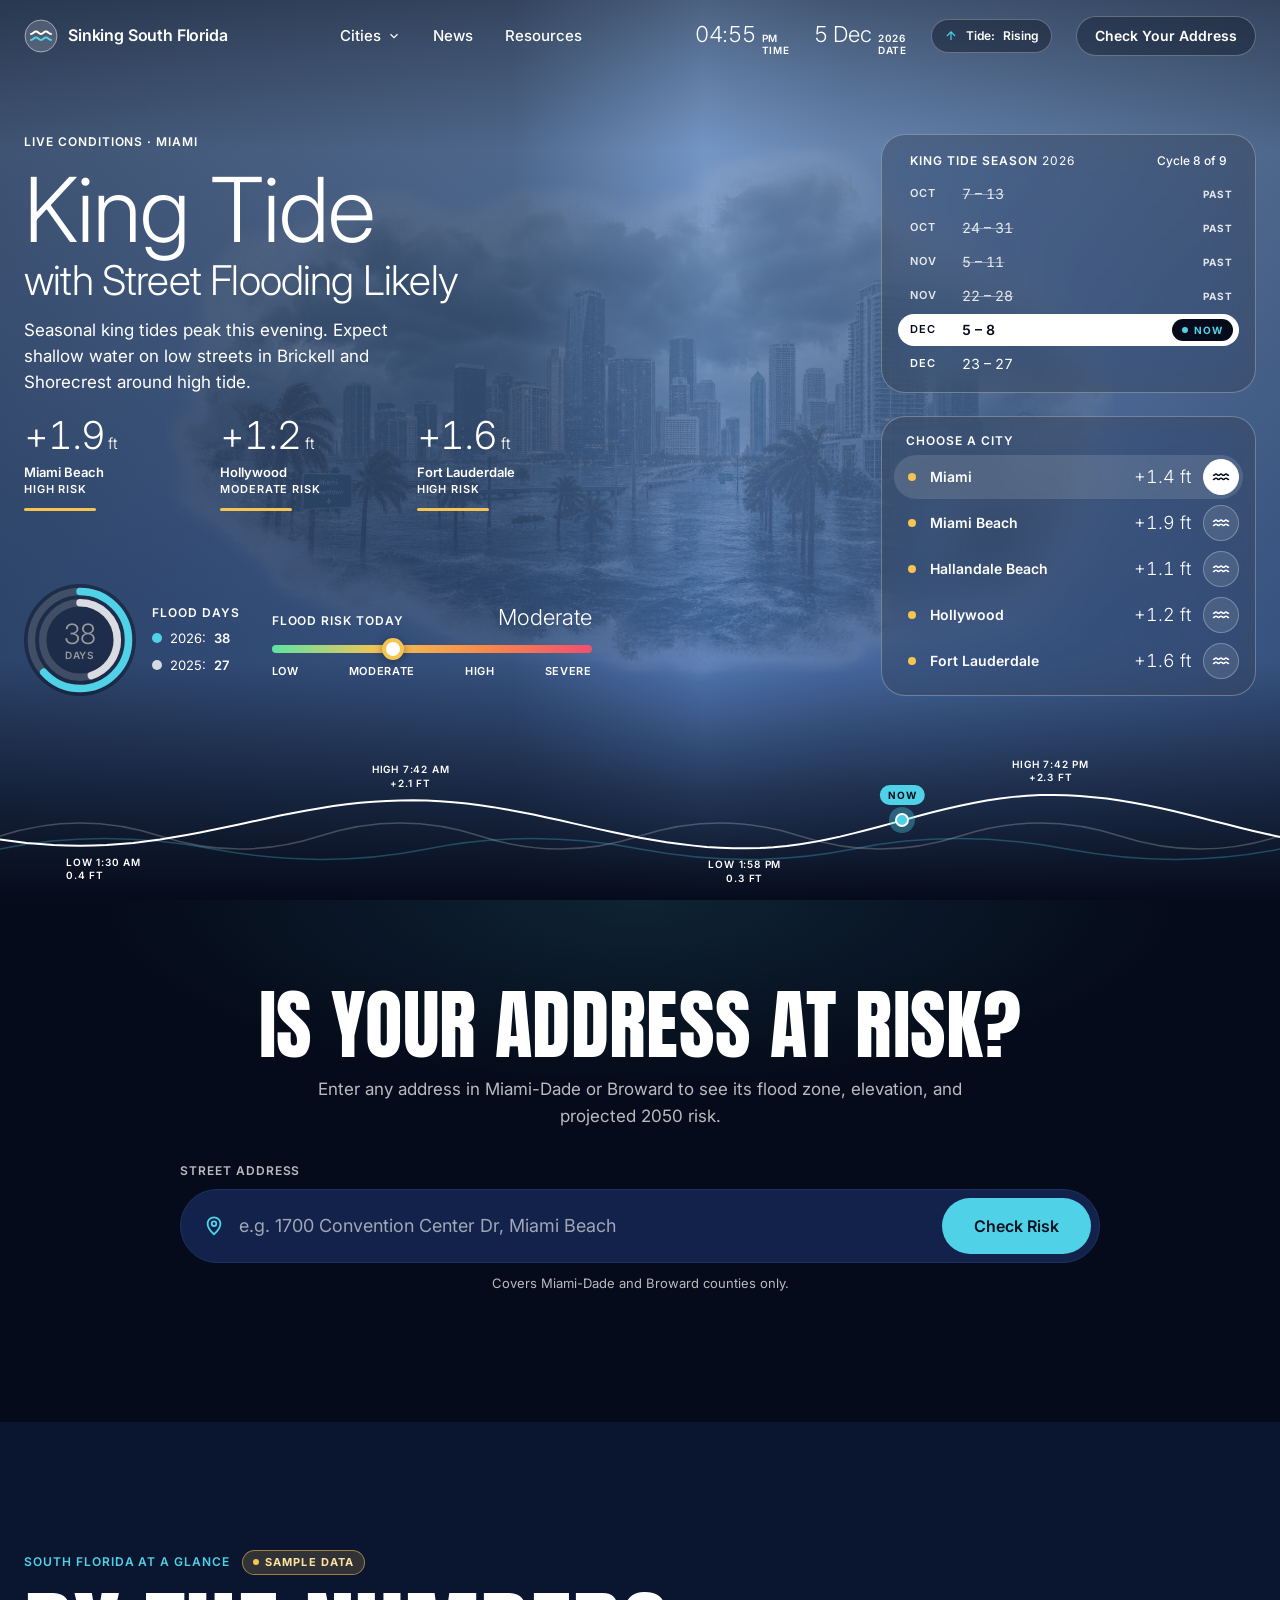
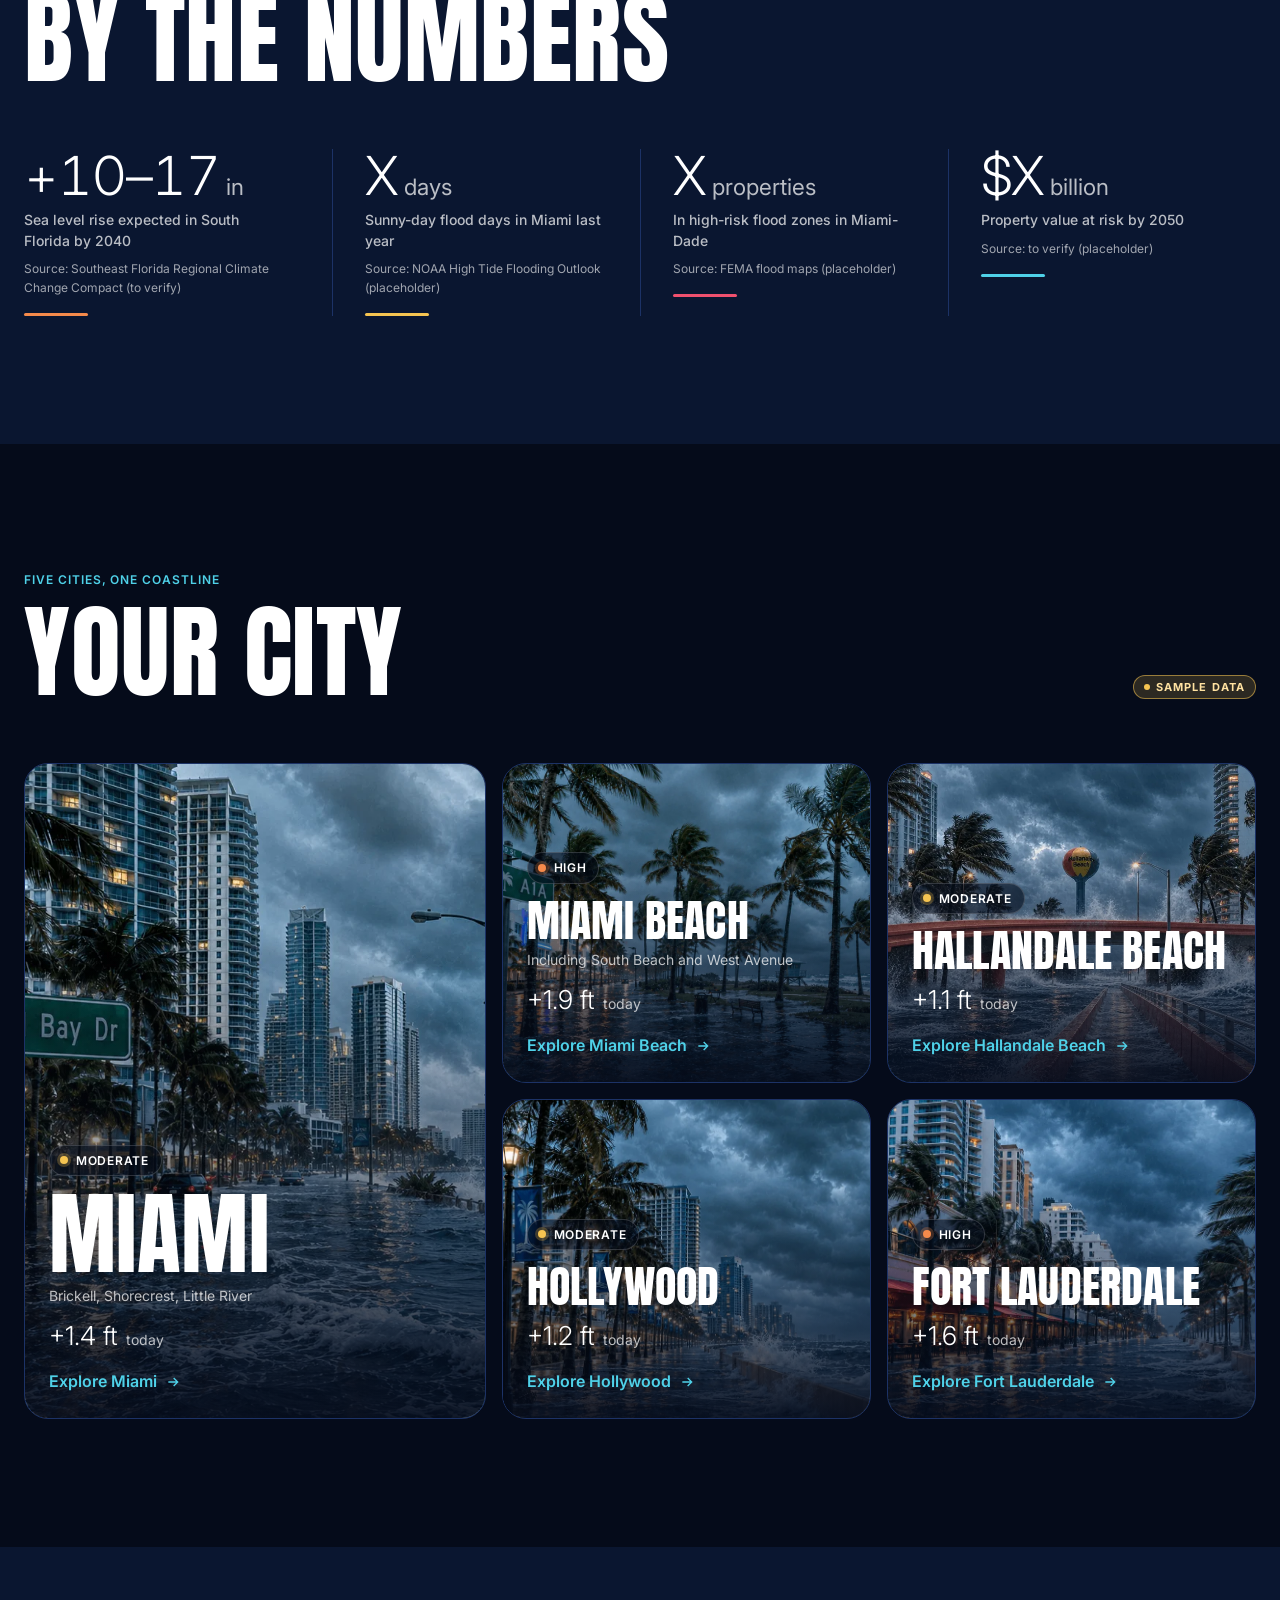
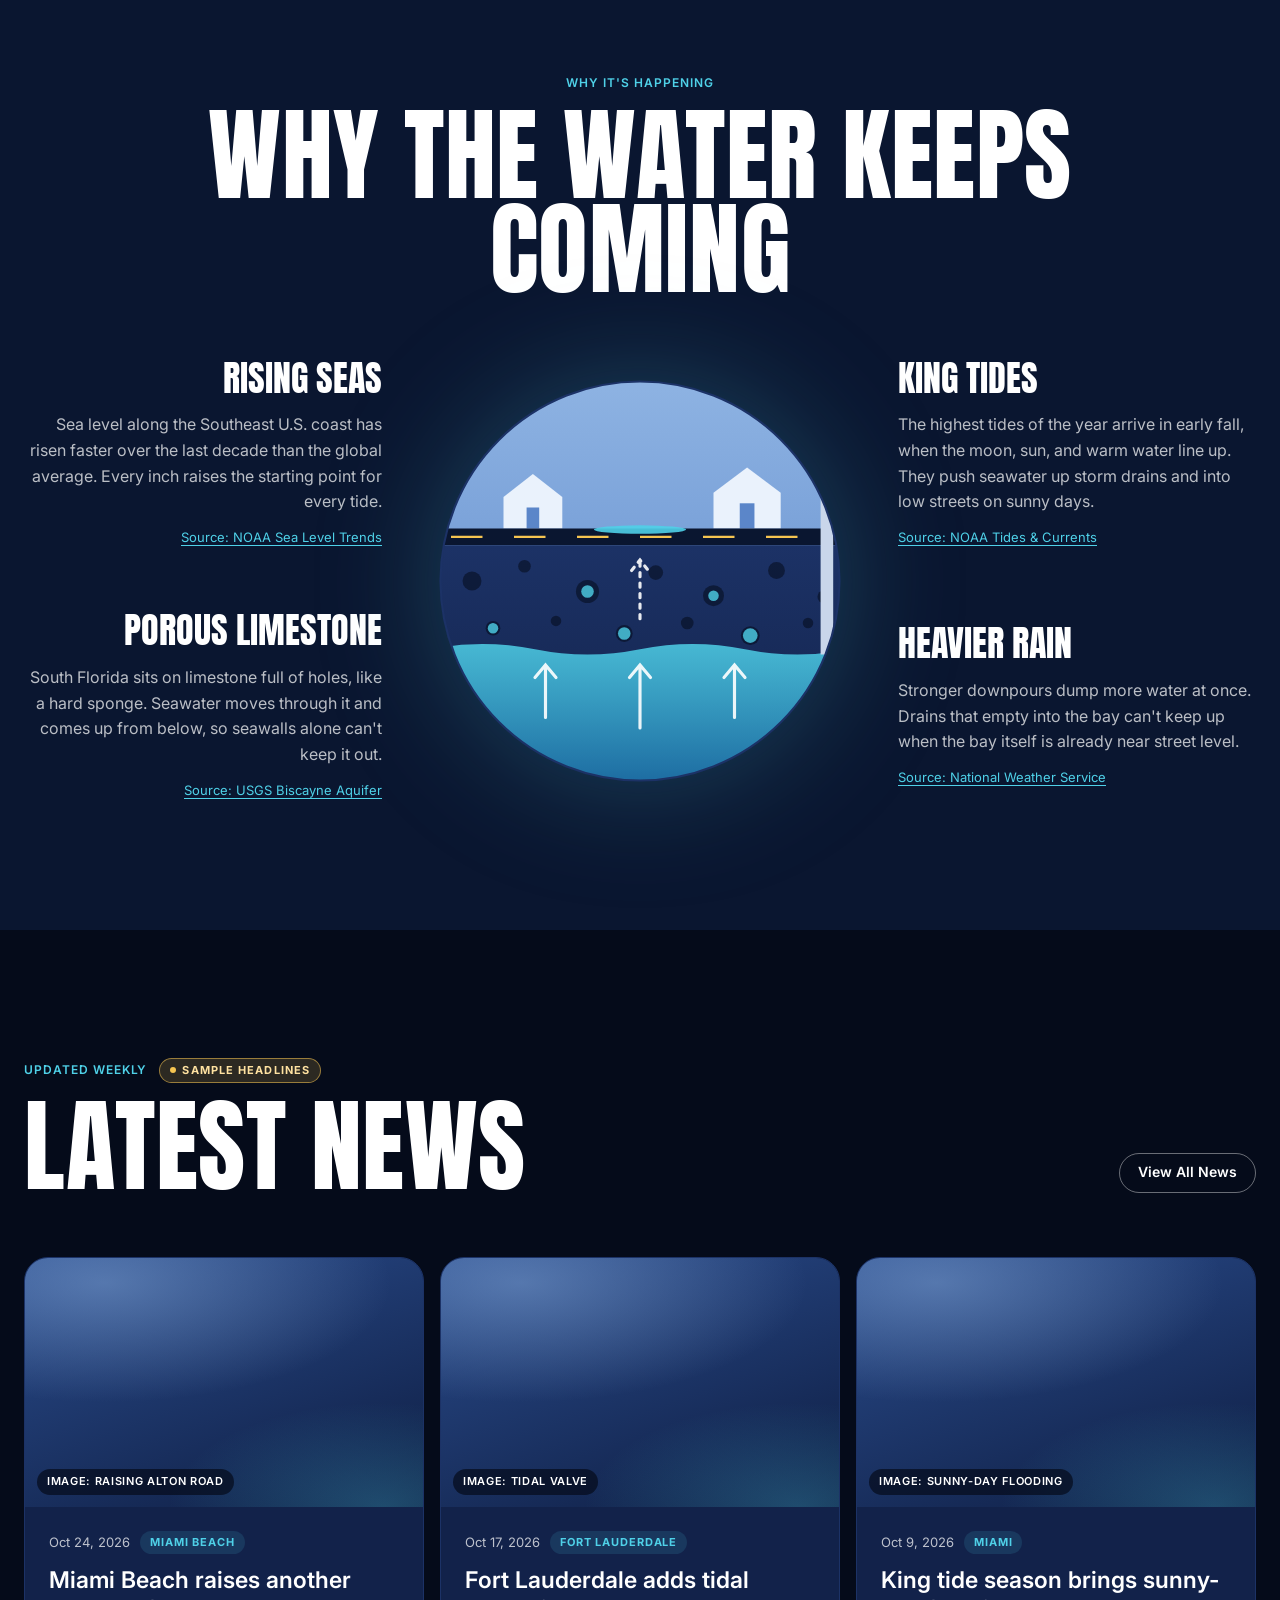
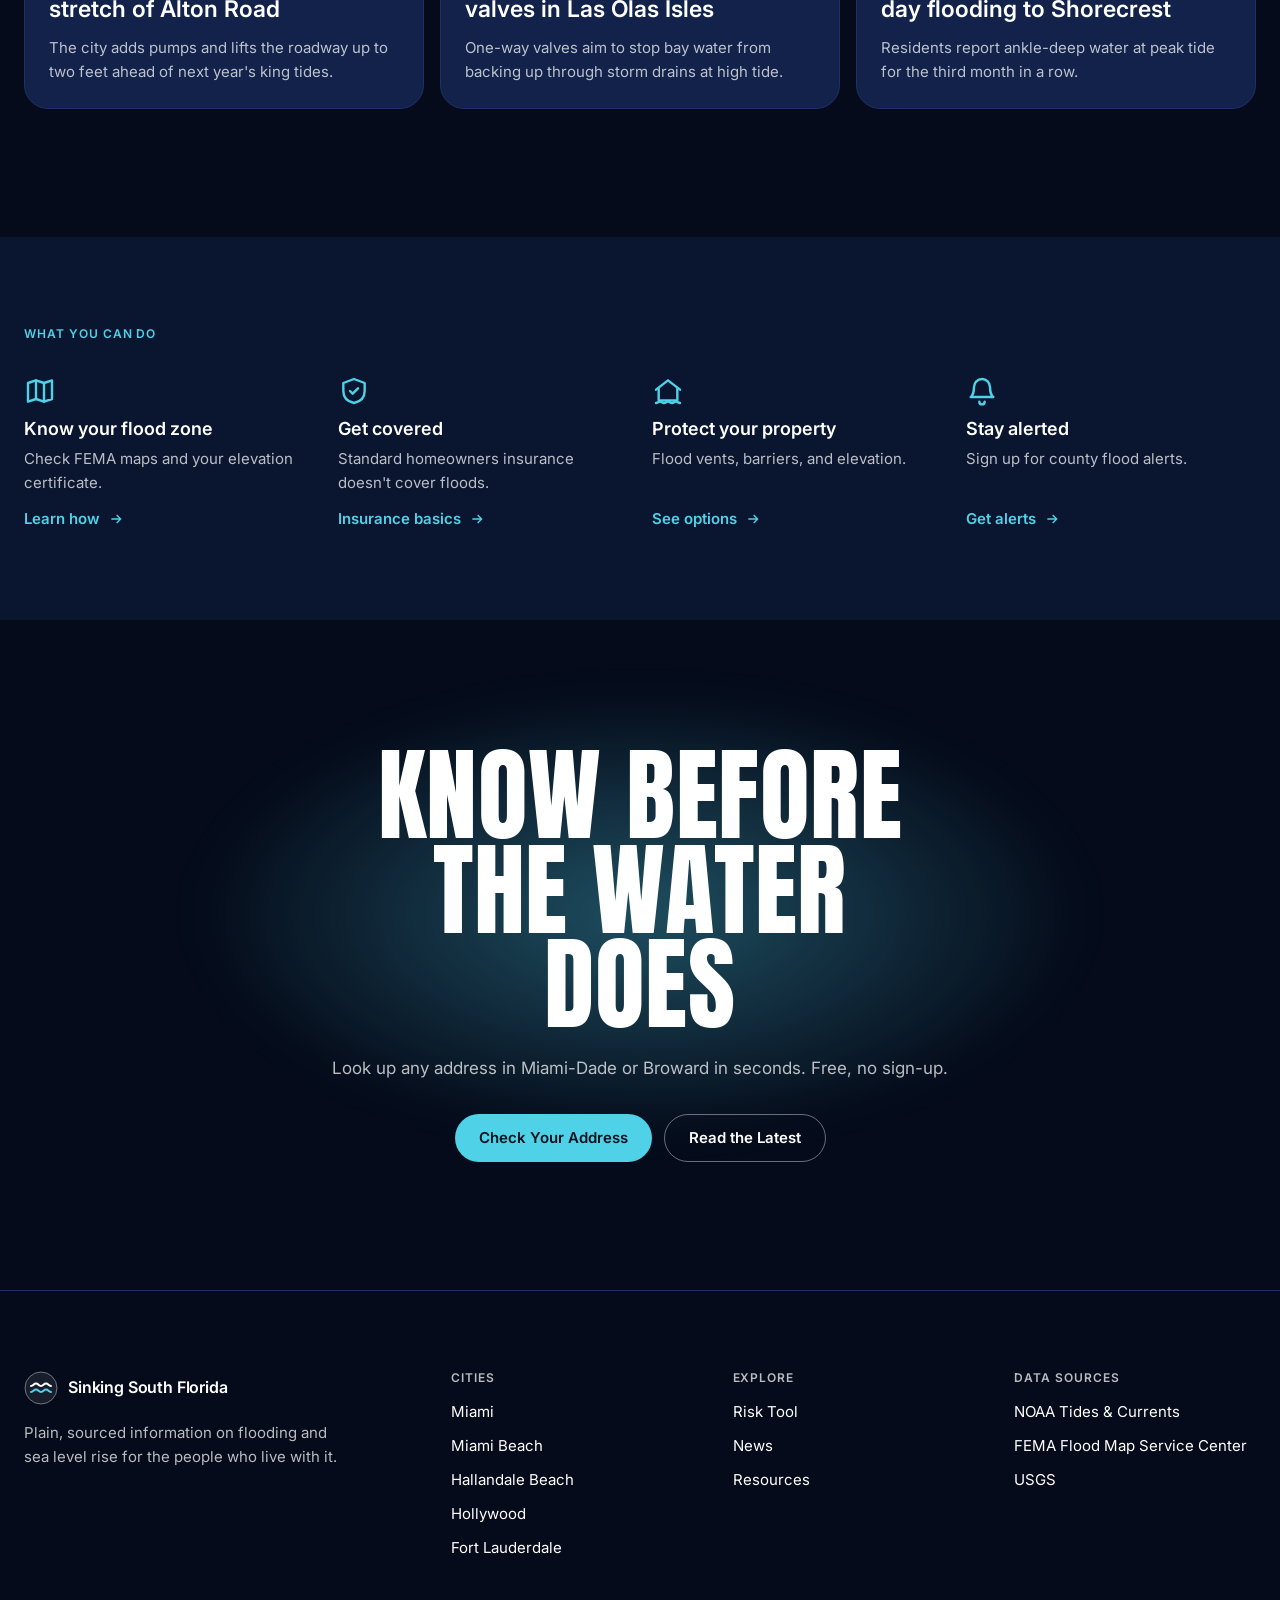
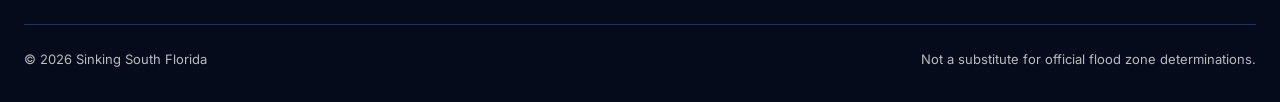
==== index.html @ 397cc02c "Live news headlines + update and deploy workflows - scripts/fetch-news.js: 13 verified RSS feeds, ke" ====
<!DOCTYPE html>
<!--
  ==========================================================================
  PAGE: Home (index.html)
  PURPOSE: Front door for Sinking South Florida. Shows today's (sample) tide
           conditions, the address flood-risk tool, key numbers, city links,
           the "why", latest news, and next steps.
  TARGET KEYWORDS: south florida flooding, miami flooding, flood risk by address
  LAST EDITED: 2026-10-28, first build (all numbers are placeholders)
  NOTES: Links are relative (miami/, news/) so the site works when opened
         straight from disk and on GitHub Pages.
  ==========================================================================
-->
<html lang="en">
<head>
  <meta charset="utf-8">
  <meta name="viewport" content="width=device-width, initial-scale=1">
  <title>South Florida Flooding &amp; Sea Level Rise | Sinking South Florida</title>
  <meta name="description" content="Track flooding and sea level rise in Miami, Miami Beach, Hallandale Beach, Hollywood, and Fort Lauderdale. Check your address for flood risk.">
  <link rel="canonical" href="https://miamiflooding.com/">
  <meta name="theme-color" content="#050B1A">

  <!-- Open Graph / Twitter. PLACEHOLDER: create images/og-home.jpg at 1200x630 -->
  <meta property="og:type" content="website">
  <meta property="og:site_name" content="Sinking South Florida">
  <meta property="og:title" content="South Florida Flooding &amp; Sea Level Rise">
  <meta property="og:description" content="Track flooding and sea level rise in Miami, Miami Beach, Hallandale Beach, Hollywood, and Fort Lauderdale. Check your address for flood risk.">
  <meta property="og:url" content="https://miamiflooding.com/">
  <meta property="og:image" content="https://miamiflooding.com/images/og-home.jpg">
  <meta name="twitter:card" content="summary_large_image">
  <meta name="twitter:title" content="South Florida Flooding &amp; Sea Level Rise">
  <meta name="twitter:description" content="Track flooding and sea level rise across South Florida and check your address for flood risk.">
  <meta name="twitter:image" content="https://miamiflooding.com/images/og-home.jpg">

  <!-- Fonts: Anton (section headlines) + Inter (everything else) -->
  <link rel="preconnect" href="https://fonts.googleapis.com">
  <link rel="preconnect" href="https://fonts.gstatic.com" crossorigin>
  <link rel="stylesheet" href="https://fonts.googleapis.com/css2?family=Anton&family=Inter:wght@300;400;500;600;700&display=swap">

  <!-- Hero photo loads first (it's above the fold) -->
  <link rel="preload" as="image" href="images/hero-miami.webp" type="image/webp">

  <link rel="stylesheet" href="css/tokens.css">
  <link rel="stylesheet" href="css/base.css">
  <link rel="stylesheet" href="css/components.css">
  <link rel="stylesheet" href="css/pages.css">

  <!-- Structured data: WebSite + Organization.
       FUTURE: once site search exists, add this inside the WebSite object:
       "potentialAction": {
         "@type": "SearchAction",
         "target": "https://miamiflooding.com/search/?q={search_term_string}",
         "query-input": "required name=search_term_string"
       }
  -->
  <script type="application/ld+json">
  {
    "@context": "https://schema.org",
    "@graph": [
      {
        "@type": "WebSite",
        "@id": "https://miamiflooding.com/#website",
        "url": "https://miamiflooding.com/",
        "name": "Sinking South Florida",
        "description": "Flooding and sea level rise tracking for Miami, Miami Beach, Hallandale Beach, Hollywood, and Fort Lauderdale.",
        "inLanguage": "en",
        "publisher": { "@id": "https://miamiflooding.com/#organization" }
      },
      {
        "@type": "Organization",
        "@id": "https://miamiflooding.com/#organization",
        "name": "Sinking South Florida",
        "url": "https://miamiflooding.com/",
        "logo": "https://miamiflooding.com/images/logo.png",
        "areaServed": ["Miami", "Miami Beach", "Hallandale Beach", "Hollywood", "Fort Lauderdale"]
      }
    ]
  }
  </script>

  <!-- Adds .js to <html> before paint so JS-only UI doesn't flash -->
  <script>document.documentElement.classList.add('js');</script>
  <script src="js/config.js" defer></script>
  <script src="js/main.js" defer></script>
  <script src="js/hero.js" defer></script>
  <script src="js/risk-tool.js" defer></script>
</head>
<body>

<a class="skip-link" href="#main">Skip to content</a>

<!-- ===== SECTION: Header (global) ===== -->
<header class="site-header site-header--hero" data-header>
  <div class="site-header__inner container">

    <a class="brand" href="./" aria-label="Sinking South Florida, home">
      <!-- Logo mark: placeholder wave in a circle. Swap for the final logo SVG. -->
      <svg class="brand__mark" viewBox="0 0 34 34" aria-hidden="true">
        <circle cx="17" cy="17" r="16" fill="rgba(255,255,255,0.16)" stroke="rgba(255,255,255,0.5)"/>
        <path d="M7 15c2.5 0 2.5-2.4 5-2.4s2.5 2.4 5 2.4 2.5-2.4 5-2.4 2.5 2.4 5 2.4" fill="none" stroke="#fff" stroke-width="2" stroke-linecap="round"/>
        <path d="M7 21c2.5 0 2.5-2.4 5-2.4s2.5 2.4 5 2.4 2.5-2.4 5-2.4 2.5 2.4 5 2.4" fill="none" stroke="#4FD1E8" stroke-width="2" stroke-linecap="round"/>
      </svg>
      <span>Sinking South Florida</span>
    </a>

    <nav class="site-nav" id="site-nav" aria-label="Primary" data-nav>
      <ul class="site-nav__list" role="list">
        <li class="has-dropdown" data-dropdown>
          <!-- JS version: a button that opens the menu -->
          <button class="site-nav__link site-nav__toggle js-only" type="button" aria-expanded="false" aria-controls="cities-menu" data-dropdown-toggle>
            Cities
            <svg viewBox="0 0 24 24" fill="none" stroke="currentColor" stroke-width="2" aria-hidden="true"><path d="m6 9 6 6 6-6"/></svg>
          </button>
          <!-- No-JS version: a link; the menu still opens on hover and focus -->
          <a class="site-nav__link no-js-only" href="#your-city">Cities</a>
          <ul class="dropdown" id="cities-menu" role="list">
            <li><a href="miami/">Miami</a></li>
            <li><a href="miami-beach/">Miami Beach <span class="label" style="color:var(--text-secondary)">South Beach</span></a></li>
            <li><a href="hallandale-beach/">Hallandale Beach</a></li>
            <li><a href="hollywood/">Hollywood</a></li>
            <li><a href="fort-lauderdale/">Fort Lauderdale</a></li>
          </ul>
        </li>
        <li><a class="site-nav__link" href="news/">News</a></li>
        <li><a class="site-nav__link" href="resources/">Resources</a></li>
        <li class="site-nav__cta"><a class="btn btn--primary" href="#check-your-address" data-close-menu>Check Your Address</a></li>
      </ul>
    </nav>

    <!-- Live time and date (Miami time), plus tide status. Filled by main.js; hidden without JS. -->
    <div class="site-header__meta js-only">
      <p class="clock"><span class="clock__time" data-clock-time>--:--</span><span class="clock__sub"><span data-clock-ampm>AM</span><br>Time</span></p>
      <p class="clock"><span class="clock__time" data-clock-date>-- ---</span><span class="clock__sub"><span data-clock-year>2026</span><br>Date</span></p>
      <!-- PLACEHOLDER: tide direction from NOAA predictions for the active city -->
      <p class="tide-pill">
        <svg viewBox="0 0 24 24" fill="none" stroke="currentColor" stroke-width="2" aria-hidden="true"><path d="M12 19V5M5 12l7-7 7 7"/></svg>
        Tide: <span data-field="tide-status">Rising</span>
      </p>
    </div>

    <a class="btn btn--glass btn--sm site-header__cta" href="#check-your-address">Check Your Address</a>

    <button class="menu-toggle js-only" type="button" aria-expanded="false" aria-controls="site-nav" aria-label="Open menu" data-menu-toggle>
      <span class="menu-toggle__bars"></span>
    </button>
  </div>
</header>
<!-- ===== END: Header ===== -->

<main id="main">

<!-- ===== SECTION: Hero ===== -->
<!-- data-city = active city. hero.js swaps every [data-field] value on switch. -->
<section class="hero" id="hero" data-hero data-city="miami" aria-labelledby="hero-title">

  <!-- Background: sky gradient (CSS) + center photo + fade to navy -->
  <div class="hero__bg" aria-hidden="true">
    <!-- IMAGE: storm over the Miami skyline and Biscayne Bay. The PNG already has soft, transparent
         edges, so it blends into the sky without a CSS mask. images/hero.png is the original;
         hero-miami.webp is the compressed copy browsers load (about 460KB vs 2.9MB).
         To swap the photo: replace both files, keeping the names, or update the paths here. -->
    <picture>
      <source srcset="images/hero-miami.webp" type="image/webp">
      <img class="hero__image" src="images/hero.png" width="1672" height="941" alt="" fetchpriority="high" decoding="async">
    </picture>
  </div>

  <div class="hero__inner container">

    <!-- Left column: eyebrow, h1, summary -->
    <div class="hero__head">
      <div class="hero__eyebrow-row">
        <p class="label hero__eyebrow">Live conditions · <span data-field="city-name">Miami</span></p>
      </div>
      <!-- h1 stays the same for every city (SEO). Hidden suffix adds the region. -->
      <h1 class="hero__title" id="hero-title">
        <span class="hero__title-1">King Tide</span>
        <span class="hero__title-2">with Street Flooding Likely<span class="visually-hidden"> in South Florida</span></span>
      </h1>
      <!-- PLACEHOLDER: daily conditions text, later generated from NOAA tide + NWS rain data -->
      <p class="hero__summary" data-field="summary">Seasonal king tides peak this evening. Expect shallow water on low streets in Brickell and Shorecrest around high tide.</p>
    </div>

    <!-- Left column: three mini stats (water level in other cities) -->
    <!-- PLACEHOLDER: water levels from NOAA tide gauges (Virginia Key, Port Everglades) -->
    <ul class="hero__mini" role="list" aria-label="Water level in other cities">
      <li class="mini" data-mini data-risk="high">
        <p class="mini__value"><span data-mini-level>+1.9</span><span class="mini__unit">ft</span></p>
        <p class="mini__city"><span data-mini-city>Miami Beach</span></p>
        <p class="mini__risk"><span data-mini-risk>High</span> risk</p>
      </li>
      <li class="mini" data-mini data-risk="moderate">
        <p class="mini__value"><span data-mini-level>+1.2</span><span class="mini__unit">ft</span></p>
        <p class="mini__city"><span data-mini-city>Hollywood</span></p>
        <p class="mini__risk"><span data-mini-risk>Moderate</span> risk</p>
      </li>
      <li class="mini" data-mini data-risk="high">
        <p class="mini__value"><span data-mini-level>+1.6</span><span class="mini__unit">ft</span></p>
        <p class="mini__city"><span data-mini-city>Fort Lauderdale</span></p>
        <p class="mini__risk"><span data-mini-risk>High</span> risk</p>
      </li>
    </ul>

    <!-- Left column bottom: radial chart + risk slider -->
    <div class="hero__gauges">
      <!-- Radial chart: outer ring = this year, inner ring = last year.
           Ring length = days / 60 (RADIAL_MAX_DAYS in hero.js).
           PLACEHOLDER: flood day counts from NOAA high tide flooding outlook -->
      <figure class="radial">
        <svg class="radial__svg" viewBox="0 0 120 120" aria-hidden="true">
          <circle cx="60" cy="60" r="52" class="radial__track"/>
          <circle cx="60" cy="60" r="40" class="radial__track"/>
          <circle cx="60" cy="60" r="52" class="radial__ring radial__ring--this" data-ring="this" stroke-dasharray="206.9 326.7"/>
          <circle cx="60" cy="60" r="40" class="radial__ring radial__ring--last" data-ring="last" stroke-dasharray="113.1 251.3"/>
        </svg>
        <div class="radial__center"><span class="radial__num" data-field="flood-days">38</span><span class="radial__unit">days</span></div>
        <figcaption class="radial__legend">
          <span class="label">Flood days</span>
          <span class="radial__key radial__key--this">2026: <strong data-field="flood-days">38</strong></span>
          <span class="radial__key radial__key--last">2025: <strong data-field="flood-days-last">27</strong></span>
        </figcaption>
      </figure>

      <!-- Risk slider: display only. --pos sets the marker (hero.js RISK_POS). -->
      <div class="risk-meter" data-risk-meter data-risk="moderate" style="--pos: 38%">
        <div class="risk-meter__top">
          <span class="label">Flood risk today</span>
          <span class="risk-meter__value" data-field="risk-label">Moderate</span>
        </div>
        <div class="risk-meter__track" aria-hidden="true"><span class="risk-meter__marker"></span></div>
        <div class="risk-meter__scale" aria-hidden="true"><span>Low</span><span>Moderate</span><span>High</span><span>Severe</span></div>
      </div>
    </div>

    <!-- Right column: king tide season calendar.
         Each row's data-start / data-end (YYYY-MM-DD) drive the highlight.
         hero.js marks the cycle that includes today as "Now" (or the next one
         as "Next" between cycles) and dims past cycles. Without JS, the
         is-current / is-past classes below show the state as of this edit.
         To add a new season: copy a row, change the dates and the text.
         PLACEHOLDER: verify dates against NOAA tide predictions or the
         Miami-Dade County king tide calendar before launch. -->
    <section class="hero__readout kingtides glass" aria-labelledby="kt-title">
      <div class="kingtides__head">
        <h2 class="label kingtides__title" id="kt-title">King tide season <span class="kingtides__year">2026</span></h2>
        <p class="kingtides__count" data-kt-count>Cycle 5 of 9</p>
      </div>
      <!-- Scroll box: shows the most recent past cycle plus what's ahead.
           Scroll up for earlier cycles. tabindex lets keyboard users scroll it. -->
      <div class="kingtides__scroll" tabindex="0" role="region" aria-label="King tide cycles, scroll up for earlier dates" data-kt-scroll>
      <ol class="kingtides__list" role="list" data-kt-list>
        <li class="kt is-past" data-start="2026-08-11" data-end="2026-08-14"><span class="kt__month">Aug</span><span class="kt__days">11 – 14</span><span class="kt__status">Past</span></li>
        <li class="kt is-past" data-start="2026-09-09" data-end="2026-09-13"><span class="kt__month">Sep</span><span class="kt__days">9 – 13</span><span class="kt__status">Past</span></li>
        <li class="kt is-past" data-start="2026-09-26" data-end="2026-10-01"><span class="kt__month">Sep</span><span class="kt__days">26 – Oct 1</span><span class="kt__status">Past</span></li>
        <li class="kt is-past" data-start="2026-10-07" data-end="2026-10-13"><span class="kt__month">Oct</span><span class="kt__days">7 – 13</span><span class="kt__status">Past</span></li>
        <li class="kt is-current" data-start="2026-10-24" data-end="2026-10-31" aria-current="date"><span class="kt__month">Oct</span><span class="kt__days">24 – 31</span><span class="kt__status">Now</span></li>
        <li class="kt" data-start="2026-11-05" data-end="2026-11-11"><span class="kt__month">Nov</span><span class="kt__days">5 – 11</span><span class="kt__status"></span></li>
        <li class="kt" data-start="2026-11-22" data-end="2026-11-28"><span class="kt__month">Nov</span><span class="kt__days">22 – 28</span><span class="kt__status"></span></li>
        <li class="kt" data-start="2026-12-05" data-end="2026-12-08"><span class="kt__month">Dec</span><span class="kt__days">5 – 8</span><span class="kt__status"></span></li>
        <li class="kt" data-start="2026-12-23" data-end="2026-12-27"><span class="kt__month">Dec</span><span class="kt__days">23 – 27</span><span class="kt__status"></span></li>
      </ol>
      </div>
    </section>

    <!-- Right column: city selector. Becomes horizontal chips on mobile. -->
    <div class="hero__cities glass">
      <p class="label hero__cities-title" id="city-picker-label">Choose a city</p>
      <ul class="city-list" role="list" aria-labelledby="city-picker-label">
        <li><button class="city-row" type="button" data-city-btn="miami" aria-pressed="true" data-risk="moderate">
          <span class="city-row__name">Miami</span><span class="city-row__value">+1.4 ft</span>
          <span class="city-row__icon" aria-hidden="true"><svg viewBox="0 0 24 24" fill="none" stroke="currentColor" stroke-width="1.8" stroke-linecap="round"><path d="M3 10c1.5 0 1.5-1.6 3-1.6S7.5 10 9 10s1.5-1.6 3-1.6 1.5 1.6 3 1.6 1.5-1.6 3-1.6 1.5 1.6 3 1.6M3 15c1.5 0 1.5-1.6 3-1.6S7.5 15 9 15s1.5-1.6 3-1.6 1.5 1.6 3 1.6 1.5-1.6 3-1.6 1.5 1.6 3 1.6"/></svg></span>
        </button></li>
        <li><button class="city-row" type="button" data-city-btn="miami-beach" aria-pressed="false" data-risk="high">
          <span class="city-row__name">Miami Beach</span><span class="city-row__value">+1.9 ft</span>
          <span class="city-row__icon" aria-hidden="true"><svg viewBox="0 0 24 24" fill="none" stroke="currentColor" stroke-width="1.8" stroke-linecap="round"><path d="M3 10c1.5 0 1.5-1.6 3-1.6S7.5 10 9 10s1.5-1.6 3-1.6 1.5 1.6 3 1.6 1.5-1.6 3-1.6 1.5 1.6 3 1.6M3 15c1.5 0 1.5-1.6 3-1.6S7.5 15 9 15s1.5-1.6 3-1.6 1.5 1.6 3 1.6 1.5-1.6 3-1.6 1.5 1.6 3 1.6"/></svg></span>
        </button></li>
        <li><button class="city-row" type="button" data-city-btn="hallandale-beach" aria-pressed="false" data-risk="moderate">
          <span class="city-row__name">Hallandale Beach</span><span class="city-row__value">+1.1 ft</span>
          <span class="city-row__icon" aria-hidden="true"><svg viewBox="0 0 24 24" fill="none" stroke="currentColor" stroke-width="1.8" stroke-linecap="round"><path d="M3 10c1.5 0 1.5-1.6 3-1.6S7.5 10 9 10s1.5-1.6 3-1.6 1.5 1.6 3 1.6 1.5-1.6 3-1.6 1.5 1.6 3 1.6M3 15c1.5 0 1.5-1.6 3-1.6S7.5 15 9 15s1.5-1.6 3-1.6 1.5 1.6 3 1.6 1.5-1.6 3-1.6 1.5 1.6 3 1.6"/></svg></span>
        </button></li>
        <li><button class="city-row" type="button" data-city-btn="hollywood" aria-pressed="false" data-risk="moderate">
          <span class="city-row__name">Hollywood</span><span class="city-row__value">+1.2 ft</span>
          <span class="city-row__icon" aria-hidden="true"><svg viewBox="0 0 24 24" fill="none" stroke="currentColor" stroke-width="1.8" stroke-linecap="round"><path d="M3 10c1.5 0 1.5-1.6 3-1.6S7.5 10 9 10s1.5-1.6 3-1.6 1.5 1.6 3 1.6 1.5-1.6 3-1.6 1.5 1.6 3 1.6M3 15c1.5 0 1.5-1.6 3-1.6S7.5 15 9 15s1.5-1.6 3-1.6 1.5 1.6 3 1.6 1.5-1.6 3-1.6 1.5 1.6 3 1.6"/></svg></span>
        </button></li>
        <li><button class="city-row" type="button" data-city-btn="fort-lauderdale" aria-pressed="false" data-risk="high">
          <span class="city-row__name">Fort Lauderdale</span><span class="city-row__value">+1.6 ft</span>
          <span class="city-row__icon" aria-hidden="true"><svg viewBox="0 0 24 24" fill="none" stroke="currentColor" stroke-width="1.8" stroke-linecap="round"><path d="M3 10c1.5 0 1.5-1.6 3-1.6S7.5 10 9 10s1.5-1.6 3-1.6 1.5 1.6 3 1.6 1.5-1.6 3-1.6 1.5 1.6 3 1.6M3 15c1.5 0 1.5-1.6 3-1.6S7.5 15 9 15s1.5-1.6 3-1.6 1.5 1.6 3 1.6 1.5-1.6 3-1.6 1.5 1.6 3 1.6"/></svg></span>
        </button></li>
      </ul>
      <p class="visually-hidden" aria-live="polite" data-hero-live></p>
    </div>
  </div>

  <!-- Tide wave: 24h tide curve for the active city.
       The static path below is Miami's sample curve (generated by hero.js).
       PLACEHOLDER: tide predictions from NOAA CO-OPS API -->
  <div class="tide" role="img" aria-label="Today's sample tide curve: high 7:42 AM at 2.1 feet, low 1:58 PM at 0.3 feet, high 7:42 PM at 2.3 feet.">
    <!-- Decorative drifting swells (animation off under reduced motion) -->
    <svg class="tide__ghost tide__ghost--1" viewBox="0 0 2000 100" preserveAspectRatio="none" aria-hidden="true"><path d="M0 60 Q125 40 250 60 T500 60 T750 60 T1000 60 T1250 60 T1500 60 T1750 60 T2000 60"/></svg>
    <svg class="tide__ghost tide__ghost--2" viewBox="0 0 2000 100" preserveAspectRatio="none" aria-hidden="true"><path d="M0 70 Q160 54 333 70 T667 70 T1000 70 T1333 70 T1667 70 T2000 70"/></svg>

    <svg class="tide__svg" viewBox="0 0 1000 100" preserveAspectRatio="none" aria-hidden="true">
      <path class="tide__path" data-tide-path d="M0.0 62.7 L10.4 64.1 L20.8 65.3 L31.3 66.2 L41.7 66.9 L52.1 67.3 L62.5 67.5 L72.9 67.3 L83.3 66.9 L93.8 66.2 L104.2 65.3 L114.6 64.1 L125.0 62.7 L135.4 61.0 L145.8 59.2 L156.3 57.3 L166.7 55.2 L177.1 53.1 L187.5 50.9 L197.9 48.7 L208.3 46.5 L218.8 44.3 L229.2 42.3 L239.6 40.4 L250.0 38.6 L260.4 37.0 L270.8 35.6 L281.3 34.5 L291.7 33.6 L302.1 33.0 L312.5 32.6 L322.9 32.5 L333.3 32.7 L343.8 33.2 L354.2 34.0 L364.6 35.0 L375.0 36.3 L385.4 37.8 L395.8 39.6 L406.3 41.5 L416.7 43.5 L427.1 45.7 L437.5 47.9 L447.9 50.3 L458.3 52.6 L468.8 54.9 L479.2 57.1 L489.6 59.2 L500.0 61.3 L510.4 63.1 L520.8 64.8 L531.3 66.2 L541.7 67.4 L552.1 68.4 L562.5 69.0 L572.9 69.4 L583.3 69.5 L593.8 69.3 L604.2 68.7 L614.6 67.7 L625.0 66.3 L635.4 64.7 L645.8 62.7 L656.3 60.5 L666.7 58.0 L677.1 55.4 L687.5 52.7 L697.9 49.9 L708.3 47.1 L718.8 44.3 L729.2 41.6 L739.6 39.1 L750.0 36.7 L760.4 34.6 L770.8 32.7 L781.3 31.1 L791.7 29.9 L802.1 29.0 L812.5 28.5 L822.9 28.4 L833.3 28.6 L843.8 29.2 L854.2 30.1 L864.6 31.2 L875.0 32.7 L885.4 34.4 L895.8 36.4 L906.3 38.5 L916.7 40.8 L927.1 43.3 L937.5 45.8 L947.9 48.4 L958.3 51.0 L968.8 53.6 L979.2 56.1 L989.6 58.4 L1000.0 60.7"/>
    </svg>

    <ul class="tide__labels" role="list" aria-hidden="true" data-tide-labels>
      <li class="tide__label tide__label--low is-start" style="left:6.25%;top:67.49%"><span>LOW 1:30 AM</span><span>0.4 FT</span></li>
      <li class="tide__label tide__label--high" style="left:32.08%;top:32.51%"><span>HIGH 7:42 AM</span><span>+2.1 FT</span></li>
      <li class="tide__label tide__label--low" style="left:58.19%;top:69.54%"><span>LOW 1:58 PM</span><span>0.3 FT</span></li>
      <li class="tide__label tide__label--high" style="left:82.08%;top:28.40%"><span>HIGH 7:42 PM</span><span>+2.3 FT</span></li>
    </ul>
    <!-- "Now" marker. Static at 10:30 AM without JS; hero.js moves it to the current Miami time. -->
    <span class="tide__now" data-tide-now style="left:43.75%;top:47.95%" aria-hidden="true"><span class="tide__now-label">Now</span></span>
  </div>
</section>
<!-- ===== END: Hero ===== -->


<!-- ===== SECTION: Address risk tool ===== -->
<!-- Self-contained component (styles in components.css section 12, logic in risk-tool.js).
     Starts the dark navy part of the page. -->
<section class="section risk-section" id="check-your-address" aria-labelledby="risk-title">
  <div class="container">
    <div class="risk-tool" data-risk-tool>
      <div class="risk-tool__head">
        <h2 class="display" id="risk-title">Is your address at risk?</h2>
        <p class="lede">Enter any address in Miami-Dade or Broward to see its flood zone, elevation, and projected 2050 risk.</p>
      </div>

      <!-- Real form: Enter submits. Without JS it reloads the page and the example result below stays visible. -->
      <form class="risk-tool__form" action="#check-your-address" method="get" novalidate data-risk-form>
        <label class="label risk-tool__label" for="risk-address">Street address</label>
        <div class="risk-tool__field" data-risk-field>
          <div class="risk-tool__input-wrap">
            <svg viewBox="0 0 24 24" fill="none" stroke="currentColor" stroke-width="2" aria-hidden="true"><path d="M12 21s-7-6.2-7-11.5a7 7 0 0 1 14 0C19 14.8 12 21 12 21z"/><circle cx="12" cy="9.5" r="2.5"/></svg>
            <input class="risk-tool__input" id="risk-address" name="address" type="text" autocomplete="street-address"
                   placeholder="e.g. 1700 Convention Center Dr, Miami Beach" aria-describedby="risk-coverage" data-risk-input>
          </div>
          <button class="btn btn--primary risk-tool__submit" type="submit">Check Risk</button>
        </div>
        <p class="risk-tool__error" id="risk-error" role="alert" hidden data-risk-error>
          <svg viewBox="0 0 24 24" width="18" height="18" fill="none" stroke="currentColor" stroke-width="2" aria-hidden="true"><circle cx="12" cy="12" r="9"/><path d="M12 7v6M12 16.5v.5"/></svg>
          <span>Enter a street address to check its flood risk.</span>
        </p>
        <p class="risk-tool__note" id="risk-coverage">Covers Miami-Dade and Broward counties only.</p>
      </form>

      <!-- Results panel. Without JS this shows an EXAMPLE result.
           risk-tool.js hides it on load and fills it after a search. -->
      <div class="risk-tool__result glass" data-risk-result data-state="example" aria-live="polite">
        <div class="risk-tool__result-top">
          <div>
            <p class="label" style="color:var(--text-secondary)" data-risk-kicker>Example result</p>
            <h3 class="risk-tool__address" data-risk-address>1700 Convention Center Dr, Miami Beach</h3>
          </div>
          <!-- SAMPLE DATA: remove this badge once real data is wired in -->
          <span class="sample-badge">Sample data</span>
        </div>

        <div class="risk-tool__grid">
          <!-- PLACEHOLDER: FEMA National Flood Hazard Layer (NFHL) zone for the parcel -->
          <div class="risk-tool__cell">
            <p class="label" style="color:var(--text-secondary)">FEMA flood zone</p>
            <p class="risk-tool__big" data-result="zone">AE</p>
            <p style="font-size:14px;color:var(--text-secondary)">High-risk zone. Flood insurance usually required with a federally backed mortgage.</p>
          </div>
          <!-- PLACEHOLDER: ground elevation (USGS 3DEP) vs. 2050 projected high water (NOAA / SE FL Compact) -->
          <div class="risk-tool__cell">
            <p class="label" style="color:var(--text-secondary)">Elevation vs. 2050 water level</p>
            <div class="elev-bars">
              <div class="elev-bar"><span>Ground elevation</span><strong data-result="elevation">4.2 ft</strong>
                <span class="elev-bar__track"><span class="elev-bar__fill" style="width:62%"></span></span></div>
              <div class="elev-bar"><span>Projected 2050 high tide</span><strong data-result="water2050">4.6 ft</strong>
                <span class="elev-bar__track"><span class="elev-bar__fill elev-bar__fill--water" style="width:68%"></span></span></div>
            </div>
            <p style="font-size:14px;color:var(--text-secondary)">Water is projected to reach <strong style="color:var(--text-primary)">0.4 ft above</strong> ground level at peak tides.</p>
          </div>
          <div class="risk-tool__cell">
            <p class="label" style="color:var(--text-secondary)">Risk level</p>
            <p><span class="risk-chip" data-risk="high" data-result="risk">High</span></p>
            <p style="font-size:14px;color:var(--text-secondary)">Step 3 of 4 on our scale: Low, Moderate, High, Severe.</p>
          </div>
        </div>

        <p class="risk-tool__meaning"><strong>What this means:</strong> this property already sits in a high-risk zone, and by 2050 the highest tides could reach street level. Look into flood insurance and an elevation certificate.</p>
        <div class="risk-tool__links">
          <a class="arrow-link" href="resources/#flood-insurance">Flood insurance basics <svg viewBox="0 0 24 24" fill="none" stroke="currentColor" stroke-width="2" aria-hidden="true"><path d="M5 12h14M13 6l6 6-6 6"/></svg></a>
          <a class="arrow-link" href="resources/#flood-zones">Read your flood zone <svg viewBox="0 0 24 24" fill="none" stroke="currentColor" stroke-width="2" aria-hidden="true"><path d="M5 12h14M13 6l6 6-6 6"/></svg></a>
        </div>
        <p class="risk-tool__disclaimer">Not an official flood determination. Confirm your zone on the FEMA Flood Map Service Center or with your insurer.</p>
      </div>

      <!-- Status panel for loading / outside coverage / error. Filled by risk-tool.js. -->
      <div class="risk-tool__result glass" data-risk-status hidden aria-live="polite"></div>
    </div>
  </div>
</section>
<!-- ===== END: Address risk tool ===== -->


<!-- ===== SECTION: By the numbers ===== -->
<section class="section section--alt numbers" aria-labelledby="numbers-title">
  <div class="container">
    <div class="section-head">
      <div class="section-head__text">
        <div class="section-head__row">
          <p class="label section-head__eyebrow">South Florida at a glance</p>
          <!-- SAMPLE DATA: remove once every number below is verified -->
          <span class="sample-badge">Sample data</span>
        </div>
        <h2 class="display" id="numbers-title">By the numbers</h2>
      </div>
    </div>

    <ul class="numbers__grid" role="list">
      <li class="stat stat--line" style="--risk-color: var(--risk-high)">
        <!-- PLACEHOLDER: 2019 Unified Sea Level Rise Projection, Southeast Florida Regional Climate Change Compact. Verify range and baseline year. -->
        <p class="stat__value">+10–17<span class="stat__unit">in</span></p>
        <p class="stat__label">Sea level rise expected in South Florida by 2040</p>
        <p class="stat__source">Source: Southeast Florida Regional Climate Change Compact (to verify)</p>
      </li>
      <li class="stat stat--line" style="--risk-color: var(--risk-moderate)">
        <!-- PLACEHOLDER: sunny-day (high tide) flood days at Virginia Key, NOAA annual High Tide Flooding Outlook -->
        <p class="stat__value">X<span class="stat__unit">days</span></p>
        <p class="stat__label">Sunny-day flood days in Miami last year</p>
        <p class="stat__source">Source: NOAA High Tide Flooding Outlook (placeholder)</p>
      </li>
      <li class="stat stat--line" style="--risk-color: var(--risk-severe)">
        <!-- PLACEHOLDER: count of parcels in Special Flood Hazard Areas, FEMA NFHL x Miami-Dade property appraiser -->
        <p class="stat__value">X<span class="stat__unit">properties</span></p>
        <p class="stat__label">In high-risk flood zones in Miami-Dade</p>
        <p class="stat__source">Source: FEMA flood maps (placeholder)</p>
      </li>
      <li class="stat stat--line" style="--risk-color: var(--tide-aqua)">
        <!-- PLACEHOLDER: property value at risk by 2050; candidate sources: First Street, Miami-Dade Sea Level Rise Strategy. Source to verify. -->
        <p class="stat__value">$X<span class="stat__unit">billion</span></p>
        <p class="stat__label">Property value at risk by 2050</p>
        <p class="stat__source">Source: to verify (placeholder)</p>
      </li>
    </ul>
  </div>
</section>
<!-- ===== END: By the numbers ===== -->


<!-- ===== SECTION: Your city ===== -->
<!-- Bento grid: Miami spans 2 rows on the left, 2x2 on the right. Single column on mobile. -->
<section class="section cities" id="your-city" aria-labelledby="cities-title">
  <div class="container">
    <div class="section-head">
      <div class="section-head__text">
        <p class="label section-head__eyebrow">Five cities, one coastline</p>
        <h2 class="display" id="cities-title">Your city</h2>
      </div>
      <span class="sample-badge">Sample data</span>
    </div>

    <ul class="bento" role="list">
      <!-- Miami (large) -->
      <li class="city-card city-card--lg">
        <!-- IMAGE: images/city-miami.webp, cropped and compressed from images/Brickell.png (edges trimmed). To swap: replace the .webp, keep the name. -->
        <div class="city-card__media">
          <img src="images/city-miami.webp" width="921" height="890" alt="Brickell Bay Drive in Miami flooded during a storm, waves washing across the road below high-rise towers" loading="lazy" decoding="async">
        </div>
        <div class="city-card__body">
          <span class="risk-chip" data-risk="moderate">Moderate</span>
          <h3 class="city-card__name"><a href="miami/">Miami</a></h3>
          <p class="city-card__sub">Brickell, Shorecrest, Little River</p>
          <!-- PLACEHOLDER: today's water level above MHHW, NOAA Virginia Key gauge -->
          <p class="city-card__stat"><strong>+1.4 ft</strong> today</p>
          <span class="arrow-link city-card__cta" aria-hidden="true">Explore Miami <svg viewBox="0 0 24 24" fill="none" stroke="currentColor" stroke-width="2"><path d="M5 12h14M13 6l6 6-6 6"/></svg></span>
        </div>
      </li>
      <!-- Miami Beach -->
      <li class="city-card">
        <!-- IMAGE: images/city-miami-beach.webp, cropped and compressed from images/mbeach.png (edges trimmed). To swap: replace the .webp, keep the name. -->
        <div class="city-card__media">
          <img src="images/city-miami-beach.webp" width="890" height="890" alt="A1A in Miami Beach under storm floodwater, palm trees lining the flooded street" loading="lazy" decoding="async">
        </div>
        <div class="city-card__body">
          <span class="risk-chip" data-risk="high">High</span>
          <h3 class="city-card__name"><a href="miami-beach/">Miami Beach</a></h3>
          <p class="city-card__sub">Including South Beach and West Avenue</p>
          <!-- PLACEHOLDER: today's water level, NOAA Virginia Key gauge -->
          <p class="city-card__stat"><strong>+1.9 ft</strong> today</p>
          <span class="arrow-link city-card__cta" aria-hidden="true">Explore Miami Beach <svg viewBox="0 0 24 24" fill="none" stroke="currentColor" stroke-width="2"><path d="M5 12h14M13 6l6 6-6 6"/></svg></span>
        </div>
      </li>
      <!-- Hallandale Beach -->
      <li class="city-card">
        <!-- IMAGE: images/city-hallandale-beach.webp, cropped and compressed from images/hallendale.png (edges trimmed). To swap: replace the .webp, keep the name. -->
        <div class="city-card__media">
          <img src="images/city-hallandale-beach.webp" width="717" height="1013" alt="Floodwater surging across a walkway and under a bridge in Hallandale Beach, water tower in the distance" loading="lazy" decoding="async">
        </div>
        <div class="city-card__body">
          <span class="risk-chip" data-risk="moderate">Moderate</span>
          <h3 class="city-card__name"><a href="hallandale-beach/">Hallandale Beach</a></h3>
          <!-- PLACEHOLDER: today's water level -->
          <p class="city-card__stat"><strong>+1.1 ft</strong> today</p>
          <span class="arrow-link city-card__cta" aria-hidden="true">Explore Hallandale Beach <svg viewBox="0 0 24 24" fill="none" stroke="currentColor" stroke-width="2"><path d="M5 12h14M13 6l6 6-6 6"/></svg></span>
        </div>
      </li>
      <!-- Hollywood -->
      <li class="city-card">
        <!-- IMAGE: images/city-hollywood.webp, cropped and compressed from images/hollwood.png (edges trimmed). To swap: replace the .webp, keep the name. -->
        <div class="city-card__media">
          <img src="images/city-hollywood.webp" width="761" height="1086" alt="Hollywood Broadwalk flooded by storm surge, palm trees and lamp posts along the waterfront" loading="lazy" decoding="async">
        </div>
        <div class="city-card__body">
          <span class="risk-chip" data-risk="moderate">Moderate</span>
          <h3 class="city-card__name"><a href="hollywood/">Hollywood</a></h3>
          <!-- PLACEHOLDER: today's water level -->
          <p class="city-card__stat"><strong>+1.2 ft</strong> today</p>
          <span class="arrow-link city-card__cta" aria-hidden="true">Explore Hollywood <svg viewBox="0 0 24 24" fill="none" stroke="currentColor" stroke-width="2"><path d="M5 12h14M13 6l6 6-6 6"/></svg></span>
        </div>
      </li>
      <!-- Fort Lauderdale -->
      <li class="city-card">
        <!-- IMAGE: images/city-fort-lauderdale.webp, cropped and compressed from images/ftlauderdale.png (edges trimmed). To swap: replace the .webp, keep the name. -->
        <div class="city-card__media">
          <img src="images/city-fort-lauderdale.webp" width="761" height="1042" alt="Fort Lauderdale beachfront flooded by storm surge, waves rolling past restaurants and high-rise condos" loading="lazy" decoding="async">
        </div>
        <div class="city-card__body">
          <span class="risk-chip" data-risk="high">High</span>
          <h3 class="city-card__name"><a href="fort-lauderdale/">Fort Lauderdale</a></h3>
          <!-- PLACEHOLDER: today's water level, NOAA Port Everglades gauge -->
          <p class="city-card__stat"><strong>+1.6 ft</strong> today</p>
          <span class="arrow-link city-card__cta" aria-hidden="true">Explore Fort Lauderdale <svg viewBox="0 0 24 24" fill="none" stroke="currentColor" stroke-width="2"><path d="M5 12h14M13 6l6 6-6 6"/></svg></span>
        </div>
      </li>
    </ul>
  </div>
</section>
<!-- ===== END: Your city ===== -->


<!-- ===== SECTION: Why it's happening ===== -->
<section class="section section--alt why" aria-labelledby="why-title">
  <div class="container">
    <div class="section-head section-head--center">
      <div class="section-head__text">
        <p class="label section-head__eyebrow">Why it's happening</p>
        <h2 class="display" id="why-title">Why the water keeps coming</h2>
      </div>
    </div>

    <div class="why__layout">
      <!-- Center illustration -->
      <!-- IMAGE PROMPT: Clean cutaway illustration of South Florida ground, porous limestone layer with seawater seeping upward under a street and houses, blue and navy palette, minimal, no text. FILE: images/limestone-cutaway.webp SIZE: 1200x1200 -->
      <figure class="why__art">
        <!-- Placeholder illustration (inline SVG). Replace with the final image when ready. -->
        <svg viewBox="0 0 400 400" role="img" aria-labelledby="why-art-title">
          <title id="why-art-title">Cutaway of South Florida ground: seawater rises through porous limestone under a street and houses</title>
          <defs>
            <clipPath id="why-clip"><circle cx="200" cy="200" r="190"/></clipPath>
            <linearGradient id="why-sky" x1="0" y1="0" x2="0" y2="1"><stop offset="0" stop-color="#8FB4E3"/><stop offset="1" stop-color="#5B86C9"/></linearGradient>
            <linearGradient id="why-rock" x1="0" y1="0" x2="0" y2="1"><stop offset="0" stop-color="#1C3266"/><stop offset="1" stop-color="#12224A"/></linearGradient>
            <linearGradient id="why-water" x1="0" y1="0" x2="0" y2="1"><stop offset="0" stop-color="#4FD1E8" stop-opacity=".85"/><stop offset="1" stop-color="#1B6FA8" stop-opacity=".9"/></linearGradient>
          </defs>
          <g clip-path="url(#why-clip)">
            <rect width="400" height="400" fill="url(#why-sky)"/>
            <!-- houses -->
            <g fill="#EAF2FC">
              <path d="M70 150h56v-30l-28-22-28 22z"/><path d="M270 150h64v-34l-32-24-32 24z"/>
            </g>
            <g fill="#5B86C9"><rect x="92" y="130" width="12" height="20"/><rect x="295" y="126" width="14" height="24"/></g>
            <!-- street -->
            <rect y="150" width="400" height="16" fill="#0A1630"/>
            <path d="M20 158h30M80 158h30M140 158h30M200 158h30M260 158h30M320 158h30" stroke="#F5C451" stroke-width="2"/>
            <!-- puddle on the street -->
            <ellipse cx="200" cy="151" rx="44" ry="4" fill="#4FD1E8" opacity=".9"/>
            <!-- limestone layer with pores -->
            <rect y="166" width="400" height="234" fill="url(#why-rock)"/>
            <g fill="#050B1A" opacity=".55">
              <circle cx="40" cy="200" r="9"/><circle cx="90" cy="186" r="6"/><circle cx="150" cy="210" r="11"/><circle cx="215" cy="192" r="7"/><circle cx="270" cy="214" r="10"/><circle cx="330" cy="190" r="8"/><circle cx="375" cy="215" r="6"/>
              <circle cx="60" cy="245" r="7"/><circle cx="120" cy="238" r="5"/><circle cx="185" cy="250" r="8"/><circle cx="245" cy="240" r="6"/><circle cx="305" cy="252" r="9"/><circle cx="360" cy="240" r="5"/>
            </g>
            <!-- seawater rising from below, filling pores -->
            <path d="M0 265 Q50 255 100 265 T200 265 T300 265 T400 265 V400 H0z" fill="url(#why-water)"/>
            <g fill="#4FD1E8" opacity=".8">
              <circle cx="60" cy="245" r="5"/><circle cx="185" cy="250" r="6"/><circle cx="305" cy="252" r="7"/><circle cx="150" cy="210" r="6"/><circle cx="270" cy="214" r="5"/>
            </g>
            <!-- upward arrows -->
            <g stroke="#FFFFFF" stroke-width="3" stroke-linecap="round" fill="none" opacity=".9">
              <path d="M110 330v-50M100 292l10-12 10 12"/><path d="M200 340v-60M190 292l10-12 10 12"/><path d="M290 330v-50M280 292l10-12 10 12"/>
              <path d="M200 236v-56M192 190l8-10 8 10" stroke-dasharray="4 6"/>
            </g>
            <!-- seawall on the right edge (water goes under it) -->
            <rect x="372" y="120" width="12" height="150" fill="#C9D6EA"/>
          </g>
          <circle cx="200" cy="200" r="190" fill="none" stroke="#1C3266" stroke-width="2"/>
        </svg>
        <figcaption class="visually-hidden">Placeholder illustration until the final cutaway image is added.</figcaption>
      </figure>

      <div class="why__item why__item--1">
        <h3>Rising seas</h3>
        <p>Sea level along the Southeast U.S. coast has risen faster over the last decade than the global average. Every inch raises the starting point for every tide.</p>
        <!-- PLACEHOLDER: link to NOAA sea level trends for Virginia Key -->
        <a class="why__source" href="#">Source: NOAA Sea Level Trends</a>
      </div>
      <div class="why__item why__item--2">
        <h3>King tides</h3>
        <p>The highest tides of the year arrive in early fall, when the moon, sun, and warm water line up. They push seawater up storm drains and into low streets on sunny days.</p>
        <!-- PLACEHOLDER: link to NOAA high tide flooding explainer -->
        <a class="why__source" href="#">Source: NOAA Tides &amp; Currents</a>
      </div>
      <div class="why__item why__item--3">
        <h3>Porous limestone</h3>
        <p>South Florida sits on limestone full of holes, like a hard sponge. Seawater moves through it and comes up from below, so seawalls alone can't keep it out.</p>
        <!-- PLACEHOLDER: link to USGS Biscayne Aquifer overview -->
        <a class="why__source" href="#">Source: USGS Biscayne Aquifer</a>
      </div>
      <div class="why__item why__item--4">
        <h3>Heavier rain</h3>
        <p>Stronger downpours dump more water at once. Drains that empty into the bay can't keep up when the bay itself is already near street level.</p>
        <!-- PLACEHOLDER: link to NWS Miami rainfall records or Compact climate report -->
        <a class="why__source" href="#">Source: National Weather Service</a>
      </div>
    </div>
  </div>
</section>
<!-- ===== END: Why it's happening ===== -->


<!-- ===== SECTION: Latest news ===== -->
<!-- Headlines come from data/news.json (scripts/fetch-news.js, every 3 hours) and are written in at deploy by scripts/prerender.js -->
<section class="section news" aria-labelledby="news-title">
  <div class="container">
    <div class="section-head">
      <div class="section-head__text">
        <div class="section-head__row">
          <!-- PRERENDER:news-status START (replaced at deploy by scripts/prerender.js) -->
          <p class="label section-head__eyebrow">Updated weekly</p>
          <!-- SAMPLE DATA: these headlines are placeholders, not real stories -->
          <span class="sample-badge">Sample headlines</span>
          <!-- PRERENDER:news-status END -->
        </div>
        <h2 class="display" id="news-title">Latest news</h2>
      </div>
      <a class="btn btn--outline btn--sm" href="news/">View All News</a>
    </div>

    <!-- PRERENDER:news-cards START
         Everything between START and END is replaced at deploy with the 3 newest
         headlines from data/news.json (one per city where possible). The sample
         cards below only show if the pipeline has no news yet. -->
    <ul class="news__row" role="list">
      <li class="card">
        <!-- IMAGE PROMPT: Road construction crew raising a section of Alton Road in Miami Beach, new higher curb next to older sidewalk, daytime, documentary style, no text. FILE: images/news-alton-road.webp SIZE: 1200x750 -->
        <div class="card__media img-ph" role="img" aria-label="Placeholder: crews raising Alton Road"><span class="img-ph__label">IMAGE: Raising Alton Road</span></div>
        <div class="card__body">
          <!-- PLACEHOLDER: article date and content -->
          <p class="card__meta"><time datetime="2026-10-24">Oct 24, 2026</time><span class="tag">Miami Beach</span></p>
          <h3 class="card__title"><a href="news/">Miami Beach raises another stretch of Alton Road</a></h3>
          <p class="card__text">The city adds pumps and lifts the roadway up to two feet ahead of next year's king tides.</p>
        </div>
      </li>
      <li class="card">
        <!-- IMAGE PROMPT: Close-up of a one-way tidal valve on a storm drain outfall at a Fort Lauderdale seawall, calm canal water, no text. FILE: images/news-tidal-valves.webp SIZE: 1200x750 -->
        <div class="card__media img-ph" role="img" aria-label="Placeholder: tidal valve on a canal seawall"><span class="img-ph__label">IMAGE: Tidal valve</span></div>
        <div class="card__body">
          <p class="card__meta"><time datetime="2026-10-17">Oct 17, 2026</time><span class="tag">Fort Lauderdale</span></p>
          <h3 class="card__title"><a href="news/">Fort Lauderdale adds tidal valves in Las Olas Isles</a></h3>
          <p class="card__text">One-way valves aim to stop bay water from backing up through storm drains at high tide.</p>
        </div>
      </li>
      <li class="card">
        <!-- IMAGE PROMPT: Sunny day in Miami with seawater pooled at a street corner in Shorecrest, clear sky, reflections, no text. FILE: images/news-sunny-day.webp SIZE: 1200x750 -->
        <div class="card__media img-ph" role="img" aria-label="Placeholder: sunny-day flooding at a Miami street corner"><span class="img-ph__label">IMAGE: Sunny-day flooding</span></div>
        <div class="card__body">
          <p class="card__meta"><time datetime="2026-10-09">Oct 9, 2026</time><span class="tag">Miami</span></p>
          <h3 class="card__title"><a href="news/">King tide season brings sunny-day flooding to Shorecrest</a></h3>
          <p class="card__text">Residents report ankle-deep water at peak tide for the third month in a row.</p>
        </div>
      </li>
    </ul>
    <!-- PRERENDER:news-cards END -->
  </div>
</section>
<!-- ===== END: Latest news ===== -->


<!-- ===== SECTION: What you can do ===== -->
<section class="section section--alt actions" aria-labelledby="actions-title">
  <div class="container">
    <h2 class="label actions__title" id="actions-title">What you can do</h2>
    <ul class="actions__grid" role="list">
      <li class="action">
        <svg class="action__icon" viewBox="0 0 24 24" fill="none" stroke="currentColor" stroke-width="1.8" stroke-linecap="round" stroke-linejoin="round" aria-hidden="true"><path d="M9 4 3 6v14l6-2 6 2 6-2V4l-6 2-6-2z"/><path d="M9 4v14M15 6v14"/></svg>
        <h3>Know your flood zone</h3>
        <p>Check FEMA maps and your elevation certificate.</p>
        <a class="arrow-link" href="resources/#flood-zones">Learn how <span class="visually-hidden">to check your flood zone</span><svg viewBox="0 0 24 24" fill="none" stroke="currentColor" stroke-width="2" aria-hidden="true"><path d="M5 12h14M13 6l6 6-6 6"/></svg></a>
      </li>
      <li class="action">
        <svg class="action__icon" viewBox="0 0 24 24" fill="none" stroke="currentColor" stroke-width="1.8" stroke-linecap="round" stroke-linejoin="round" aria-hidden="true"><path d="M12 3 4 6v6c0 5 3.4 8 8 9 4.6-1 8-4 8-9V6l-8-3z"/><path d="m9 12 2 2 4-4"/></svg>
        <h3>Get covered</h3>
        <p>Standard homeowners insurance doesn't cover floods.</p>
        <a class="arrow-link" href="resources/#flood-insurance">Insurance basics <svg viewBox="0 0 24 24" fill="none" stroke="currentColor" stroke-width="2" aria-hidden="true"><path d="M5 12h14M13 6l6 6-6 6"/></svg></a>
      </li>
      <li class="action">
        <svg class="action__icon" viewBox="0 0 24 24" fill="none" stroke="currentColor" stroke-width="1.8" stroke-linecap="round" stroke-linejoin="round" aria-hidden="true"><path d="M3 11 12 4l9 7"/><path d="M5 10v9h14v-9"/><path d="M3 21c1.5 0 1.5-1 3-1s1.5 1 3 1 1.5-1 3-1 1.5 1 3 1 1.5-1 3-1 1.5 1 3 1"/></svg>
        <h3>Protect your property</h3>
        <p>Flood vents, barriers, and elevation.</p>
        <a class="arrow-link" href="resources/#protect-your-property">See options <svg viewBox="0 0 24 24" fill="none" stroke="currentColor" stroke-width="2" aria-hidden="true"><path d="M5 12h14M13 6l6 6-6 6"/></svg></a>
      </li>
      <li class="action">
        <svg class="action__icon" viewBox="0 0 24 24" fill="none" stroke="currentColor" stroke-width="1.8" stroke-linecap="round" stroke-linejoin="round" aria-hidden="true"><path d="M6 9a6 6 0 0 1 12 0c0 6 2.5 7.5 2.5 7.5h-17S6 15 6 9z"/><path d="M10 20a2 2 0 0 0 4 0"/></svg>
        <h3>Stay alerted</h3>
        <p>Sign up for county flood alerts.</p>
        <a class="arrow-link" href="resources/#flood-alerts">Get alerts <svg viewBox="0 0 24 24" fill="none" stroke="currentColor" stroke-width="2" aria-hidden="true"><path d="M5 12h14M13 6l6 6-6 6"/></svg></a>
      </li>
    </ul>
  </div>
</section>
<!-- ===== END: What you can do ===== -->


<!-- ===== SECTION: Final CTA ===== -->
<section class="section final-cta" aria-labelledby="cta-title">
  <div class="container final-cta__inner">
    <h2 class="display" id="cta-title">Know before the water does</h2>
    <p class="lede">Look up any address in Miami-Dade or Broward in seconds. Free, no sign-up.</p>
    <div class="final-cta__buttons">
      <a class="btn btn--primary" href="#check-your-address">Check Your Address</a>
      <a class="btn btn--outline" href="news/">Read the Latest</a>
    </div>
  </div>
</section>
<!-- ===== END: Final CTA ===== -->

</main>

<!-- ===== SECTION: Footer (global) ===== -->
<footer class="site-footer">
  <div class="container">
    <div class="site-footer__grid">
      <div class="site-footer__about">
        <a class="brand" href="./">
          <svg class="brand__mark" viewBox="0 0 34 34" aria-hidden="true">
            <circle cx="17" cy="17" r="16" fill="rgba(255,255,255,0.08)" stroke="rgba(255,255,255,0.4)"/>
            <path d="M7 15c2.5 0 2.5-2.4 5-2.4s2.5 2.4 5 2.4 2.5-2.4 5-2.4 2.5 2.4 5 2.4" fill="none" stroke="#fff" stroke-width="2" stroke-linecap="round"/>
            <path d="M7 21c2.5 0 2.5-2.4 5-2.4s2.5 2.4 5 2.4 2.5-2.4 5-2.4 2.5 2.4 5 2.4" fill="none" stroke="#4FD1E8" stroke-width="2" stroke-linecap="round"/>
          </svg>
          <span>Sinking South Florida</span>
        </a>
        <p>Plain, sourced information on flooding and sea level rise for the people who live with it.</p>
      </div>
      <nav aria-label="Cities">
        <h2>Cities</h2>
        <ul role="list">
          <li><a href="miami/">Miami</a></li>
          <li><a href="miami-beach/">Miami Beach</a></li>
          <li><a href="hallandale-beach/">Hallandale Beach</a></li>
          <li><a href="hollywood/">Hollywood</a></li>
          <li><a href="fort-lauderdale/">Fort Lauderdale</a></li>
        </ul>
      </nav>
      <nav aria-label="Explore">
        <h2>Explore</h2>
        <ul role="list">
          <li><a href="#check-your-address">Risk Tool</a></li>
          <li><a href="news/">News</a></li>
          <li><a href="resources/">Resources</a></li>
        </ul>
      </nav>
      <div>
        <h2>Data sources</h2>
        <ul role="list">
          <li><a href="https://tidesandcurrents.noaa.gov/" rel="noopener">NOAA Tides &amp; Currents</a></li>
          <li><a href="https://msc.fema.gov/portal/home" rel="noopener">FEMA Flood Map Service Center</a></li>
          <li><a href="https://www.usgs.gov/" rel="noopener">USGS</a></li>
        </ul>
      </div>
    </div>
    <div class="site-footer__bottom">
      <p>&copy; 2026 Sinking South Florida</p>
      <p>Not a substitute for official flood zone determinations.</p>
    </div>
  </div>
</footer>
<!-- ===== END: Footer ===== -->

</body>
</html>
---- css/tokens.css ----
/* ==========================================================================
   tokens.css
   Design tokens for Sinking South Florida. Edit values HERE first.
   Every other stylesheet reads from these variables, so changing a color
   or spacing value here updates the whole site.

   TABLE OF CONTENTS
   1. Hero colors (light, atmospheric)
   2. Body colors (dark navy)
   3. Accents
   4. Risk scale
   5. Text colors
   6. Typography
   7. Spacing scale (8px base)
   8. Radius, layout, motion, elevation
   ========================================================================== */

:root {
  /* ----- 1. Hero colors ----------------------------------------------- */
  --hero-sky-top:     #8FB4E3;
  --hero-sky-bottom:  #5B86C9;
  --glass-bg:         rgba(255, 255, 255, 0.14);
  --glass-border:     rgba(255, 255, 255, 0.28);
  --glass-blur:       18px;
  /* Dark tint layered under glass so white text passes WCAG AA on the light sky.
     Raise the alpha if a panel ever sits on a brighter image. */
  --glass-scrim:      rgba(5, 11, 26, 0.34);
  /* Solid fallback for browsers without backdrop-filter */
  --glass-fallback:   rgba(18, 34, 74, 0.86);

  /* ----- 2. Body colors ----------------------------------------------- */
  --navy-900:         #050B1A;   /* page background */
  --navy-800:         #0A1630;   /* section alt background */
  --navy-700:         #12224A;   /* cards */
  --navy-600:         #1C3266;   /* borders, dividers */

  /* ----- 3. Accents --------------------------------------------------- */
  --tide-aqua:        #4FD1E8;   /* primary accent, links, CTAs */
  --tide-aqua-glow:   rgba(79, 209, 232, 0.35);
  --on-aqua:          #04121F;   /* text color on aqua buttons */

  /* ----- 4. Risk scale (chips, lines, sliders). Always pair with a text label. */
  --risk-low:         #5EE3A1;
  --risk-moderate:    #F5C451;
  --risk-high:        #F58A4B;
  --risk-severe:      #F0506E;

  /* ----- 5. Text ------------------------------------------------------ */
  --text-primary:     #FFFFFF;
  --text-secondary:   rgba(255, 255, 255, 0.72);
  --text-muted:       rgba(255, 255, 255, 0.48); /* decorative only on dark bg; not for body copy */

  /* ----- 6. Typography ------------------------------------------------ */
  --font-display: "Anton", "Archivo Black", Impact, "Arial Narrow", sans-serif;
  --font-sans:    "Inter", system-ui, -apple-system, "Segoe UI", Roboto, sans-serif;

  /* Fluid sizes: clamp(min, preferred, max) */
  --fs-display:   clamp(48px, 8vw, 120px);   /* section headlines */
  --fs-display-sm:clamp(40px, 6vw, 88px);
  --fs-hero:      clamp(52px, 7vw, 104px); /* hero h1 line 1 */
  --fs-hero-sub:  clamp(28px, 3.2vw, 46px);  /* hero h1 line 2 */
  --fs-number-xl: clamp(64px, 7.4vw, 112px);   /* big data numbers */
  --fs-number-lg: clamp(40px, 4.6vw, 72px);
  --fs-number-md: clamp(28px, 2.6vw, 40px);
  --fs-h3:        clamp(20px, 1.8vw, 26px);
  --fs-body-lg:   clamp(17px, 1.3vw, 19px);
  --fs-body:      16px;
  --fs-small:     14px;
  --fs-label:     12px;                      /* uppercase captions */

  --ls-label:     0.08em;
  --ls-display:   0.005em;

  /* ----- 7. Spacing (8px scale) -------------------------------------- */
  --space-half: 4px;
  --space-1:  8px;
  --space-2:  16px;
  --space-3:  24px;
  --space-4:  32px;
  --space-5:  40px;
  --space-6:  48px;
  --space-7:  56px;
  --space-8:  64px;
  --space-9:  72px;
  --space-10: 80px;
  --space-11: 88px;
  --space-12: 96px;

  /* ----- 8. Radius, layout, motion ----------------------------------- */
  --radius-sm:   8px;
  --radius-md:   16px;
  --radius-lg:   24px;
  --radius-pill: 999px;

  --max-width:   1280px;
  --gutter:      16px;   /* mobile; becomes 24px at 640px (see base.css) */
  --header-h:    72px;
  --section-pad: clamp(72px, 10vw, 140px);

  --ease:        cubic-bezier(0.2, 0.7, 0.2, 1);
  --dur:         220ms;

  --focus-ring:  0 0 0 3px var(--navy-900), 0 0 0 5px var(--tide-aqua);
}
---- css/base.css ----
/* ==========================================================================
   base.css
   Reset, base typography, and layout primitives used on every page.

   TABLE OF CONTENTS
   1. Reset
   2. Root and body
   3. Typography defaults
   4. Links and focus
   5. Layout primitives (.container, .section)
   6. Utilities (.visually-hidden, .skip-link, .js-only, .no-js-only)
   7. Reduced motion
   ========================================================================== */

/* ----- 1. Reset --------------------------------------------------------- */
*, *::before, *::after { box-sizing: border-box; }
* { margin: 0; }
img, svg, video { display: block; max-width: 100%; }
input, button, textarea, select { font: inherit; color: inherit; }
button { background: none; border: 0; padding: 0; cursor: pointer; }
ul[role="list"], ol[role="list"] { list-style: none; padding: 0; }
p, h1, h2, h3, h4 { overflow-wrap: break-word; }

/* ----- 2. Root and body ------------------------------------------------- */
html {
  -webkit-text-size-adjust: 100%;
  scroll-behavior: smooth;           /* turned off under reduced motion (section 7) */
  scroll-padding-top: calc(var(--header-h) + 16px); /* anchors clear the fixed header */
}
body {
  min-height: 100vh;
  background: var(--navy-900);
  color: var(--text-primary);
  font-family: var(--font-sans);
  font-size: var(--fs-body);
  line-height: 1.6;
  -webkit-font-smoothing: antialiased;
  overflow-x: hidden;                /* safety net: no sideways scroll at 375px */
}

/* ----- 3. Typography defaults ------------------------------------------ */
h1, h2, h3, h4 { line-height: 1.1; font-weight: 600; }

/* Section headline style (Anton, uppercase). Use .display on any h2. */
.display {
  font-family: var(--font-display);
  font-weight: 400;
  font-size: var(--fs-display);
  line-height: 0.92;
  letter-spacing: var(--ls-display);
  text-transform: uppercase;
}

/* Small uppercase caption used for labels and data captions */
.label {
  font-size: var(--fs-label);
  font-weight: 600;
  letter-spacing: var(--ls-label);
  text-transform: uppercase;
  line-height: 1.4;
}

.lede { font-size: var(--fs-body-lg); color: var(--text-secondary); max-width: 60ch; }

/* ----- 4. Links and focus ---------------------------------------------- */
a { color: var(--tide-aqua); text-underline-offset: 3px; }
a:hover { text-decoration-thickness: 2px; }

/* Visible aqua focus ring on every interactive element (WCAG 2.2) */
:focus-visible {
  outline: 2px solid var(--tide-aqua);
  outline-offset: 3px;
  border-radius: 4px;
}

/* ----- 5. Layout primitives -------------------------------------------- */
.container {
  width: 100%;
  max-width: calc(var(--max-width) + var(--gutter) * 2);
  margin-inline: auto;
  padding-inline: var(--gutter);
}
@media (min-width: 640px) { :root { --gutter: 24px; } }

.section { padding-block: var(--section-pad); position: relative; }
.section--alt { background: var(--navy-800); }

/* ----- 6. Utilities ---------------------------------------------------- */
/* Hides text visually but keeps it for screen readers and search engines */
.visually-hidden {
  position: absolute !important;
  width: 1px; height: 1px;
  padding: 0; margin: -1px;
  overflow: hidden; clip: rect(0 0 0 0);
  white-space: nowrap; border: 0;
}

/* Skip link: hidden until focused with Tab */
.skip-link {
  position: absolute; left: 16px; top: -100px; z-index: 100;
  padding: 12px 20px; border-radius: var(--radius-pill);
  background: var(--tide-aqua); color: var(--on-aqua);
  font-weight: 600; text-decoration: none;
}
.skip-link:focus { top: 16px; }

/* main.js adds class "js" to <html>. Use these to show/hide JS-only UI. */
html:not(.js) .js-only { display: none !important; }
html.js .no-js-only { display: none !important; }

/* ----- 7. Reduced motion ----------------------------------------------- */
@media (prefers-reduced-motion: reduce) {
  html { scroll-behavior: auto; }
  *, *::before, *::after {
    animation-duration: 0.01ms !important;
    animation-iteration-count: 1 !important;
    transition-duration: 0.01ms !important;
  }
}
---- css/components.css ----
/* ==========================================================================
   components.css
   Reusable components. Each block says what it is and where it is used.
   Page-specific layout lives in pages.css, not here.

   TABLE OF CONTENTS
    1. Buttons (.btn)                  : everywhere
    2. Glass panel (.glass)            : hero panels, risk tool results
    3. Sample data badge (.sample-badge): any panel with placeholder numbers
    4. Risk chip (.risk-chip)          : cards, results, hero
    5. City chip (.city-chip)          : hero city switcher (mobile), filters
    6. Stat block (.stat)              : By the Numbers, city pages
    7. Card (.card)                    : news, resources
    8. Section header (.section-head)  : top of most sections
    9. Image placeholder (.img-ph)     : every image slot until real photos exist
   10. Site header and nav             : every page
   11. Site footer                     : every page
   12. Address risk tool (.risk-tool)  : home, later city pages
   ========================================================================== */


/* ==========================================================================
   1. BUTTONS
   .btn + one modifier: --primary (aqua), --outline, --glass (hero only)
   ========================================================================== */
.btn {
  display: inline-flex; align-items: center; justify-content: center; gap: 10px;
  min-height: 48px; padding: 12px 24px;
  border-radius: var(--radius-pill);
  font-size: 15px; font-weight: 600; line-height: 1.2;
  text-decoration: none; white-space: nowrap;
  transition: background var(--dur) var(--ease), color var(--dur) var(--ease),
              border-color var(--dur) var(--ease), transform var(--dur) var(--ease);
}
.btn:hover { text-decoration: none; }
.btn:active { transform: translateY(1px); }
.btn svg { width: 18px; height: 18px; flex: none; }

.btn--primary { background: var(--tide-aqua); color: var(--on-aqua); }
.btn--primary:hover { background: #7FE0F0; }

.btn--outline { border: 1.5px solid rgba(255, 255, 255, 0.4); color: var(--text-primary); }
.btn--outline:hover { border-color: var(--tide-aqua); color: var(--tide-aqua); }

.btn--glass {
  background: rgba(5, 11, 26, 0.34);
  border: 1px solid var(--glass-border);
  color: var(--text-primary);
  -webkit-backdrop-filter: blur(12px); backdrop-filter: blur(12px);
}
.btn--glass:hover { background: rgba(5, 11, 26, 0.5); }

.btn--sm { min-height: 40px; padding: 8px 18px; font-size: 14px; }

/* Arrow text link: "Explore Miami Beach ->" */
.arrow-link {
  display: inline-flex; align-items: center; gap: 8px;
  font-weight: 600; color: var(--tide-aqua); text-decoration: none;
}
.arrow-link svg { width: 16px; height: 16px; transition: transform var(--dur) var(--ease); }
.arrow-link:hover svg { transform: translateX(4px); }


/* ==========================================================================
   2. GLASS PANEL
   Frosted panel. The scrim layer keeps white text at AA contrast on the
   light hero sky. Solid fallback first, frosted version when supported.
   ========================================================================== */
.glass {
  position: relative;
  background: var(--glass-fallback);
  border: 1px solid var(--glass-border);
  border-radius: var(--radius-lg);
}
@supports ((-webkit-backdrop-filter: blur(1px)) or (backdrop-filter: blur(1px))) {
  .glass {
    background: linear-gradient(var(--glass-scrim), var(--glass-scrim)), var(--glass-bg);
    -webkit-backdrop-filter: blur(var(--glass-blur)) saturate(140%);
    backdrop-filter: blur(var(--glass-blur)) saturate(140%);
  }
}


/* ==========================================================================
   3. SAMPLE DATA BADGE
   Marks any panel holding placeholder numbers so they never pass as real.
   TO REMOVE once real data is wired in: delete the <span class="sample-badge">
   elements (search the HTML for "sample-badge"). Nothing else depends on it.
   ========================================================================== */
.sample-badge {
  display: inline-flex; align-items: center; gap: 6px;
  padding: 4px 10px;
  border-radius: var(--radius-pill);
  background: rgba(245, 196, 81, 0.16);
  border: 1px solid rgba(245, 196, 81, 0.55);
  color: #FFE2A1;
  font-size: 11px; font-weight: 700; letter-spacing: 0.1em; text-transform: uppercase;
  line-height: 1.3; white-space: nowrap;
}
.sample-badge::before {
  content: ""; width: 6px; height: 6px; border-radius: 50%; background: var(--risk-moderate);
}
/* Variant for the light hero: darker fill so the text stays readable */
.sample-badge--on-light { background: rgba(5, 11, 26, 0.55); }


/* ==========================================================================
   4. RISK CHIP
   Color dot + text label. Set data-risk="low|moderate|high|severe".
   Color is never the only signal: the text label is required.
   ========================================================================== */
.risk-chip {
  --risk-color: var(--risk-moderate);
  display: inline-flex; align-items: center; gap: 8px;
  padding: 5px 12px 5px 10px;
  border-radius: var(--radius-pill);
  background: rgba(5, 11, 26, 0.55);
  border: 1px solid rgba(255, 255, 255, 0.16);
  font-size: 12px; font-weight: 600; letter-spacing: 0.06em; text-transform: uppercase;
  color: var(--text-primary); white-space: nowrap;
}
.risk-chip::before {
  content: ""; width: 8px; height: 8px; border-radius: 50%;
  background: var(--risk-color); box-shadow: 0 0 0 3px color-mix(in srgb, var(--risk-color) 25%, transparent);
}
[data-risk="low"]      { --risk-color: var(--risk-low); }
[data-risk="moderate"] { --risk-color: var(--risk-moderate); }
[data-risk="high"]     { --risk-color: var(--risk-high); }
[data-risk="severe"]   { --risk-color: var(--risk-severe); }


/* ==========================================================================
   5. CITY CHIP
   Pill button with city name and risk dot. aria-pressed="true" = active (filled).
   ========================================================================== */
.city-chip {
  --risk-color: var(--risk-moderate);
  display: inline-flex; align-items: center; gap: 8px;
  min-height: 44px; padding: 8px 16px;
  border-radius: var(--radius-pill);
  border: 1px solid var(--glass-border);
  background: rgba(5, 11, 26, 0.32);
  color: var(--text-primary);
  font-size: 14px; font-weight: 600; white-space: nowrap;
  transition: background var(--dur) var(--ease), color var(--dur) var(--ease);
}
.city-chip::before {
  content: ""; width: 8px; height: 8px; border-radius: 50%; background: var(--risk-color);
}
.city-chip[aria-pressed="true"] { background: var(--text-primary); color: var(--navy-900); border-color: var(--text-primary); }


/* ==========================================================================
   6. STAT BLOCK
   Big light number, uppercase label, source line. Add .stat--line and set
   data-risk to show a colored underline from the risk scale.
   ========================================================================== */
.stat { display: flex; flex-direction: column; gap: var(--space-1); }
.stat__value {
  font-weight: 300; font-size: var(--fs-number-lg); line-height: 1;
  letter-spacing: -0.02em; color: var(--text-primary);
  font-variant-numeric: tabular-nums;
}
.stat__unit { font-size: 0.42em; font-weight: 400; margin-left: 6px; letter-spacing: 0; color: var(--text-secondary); }
.stat__label { font-size: var(--fs-small); font-weight: 500; color: var(--text-secondary); max-width: 28ch; line-height: 1.45; }
.stat__source { font-size: 12px; color: var(--text-secondary); opacity: 0.85; }
.stat__source a { color: inherit; }
.stat--line::after {
  content: ""; order: 5; width: 64px; height: 3px; border-radius: 2px; margin-top: var(--space-1);
  background: var(--risk-color, var(--tide-aqua));
}


/* ==========================================================================
   7. CARD
   Dark card with image, meta row, title, text. The title link is stretched
   so the whole card is clickable while keeping one tab stop.
   ========================================================================== */
.card {
  position: relative;
  display: flex; flex-direction: column;
  background: var(--navy-700);
  border: 1px solid var(--navy-600);
  border-radius: var(--radius-lg);
  overflow: hidden;
  transition: border-color var(--dur) var(--ease), transform var(--dur) var(--ease);
}
.card:hover { border-color: rgba(79, 209, 232, 0.5); transform: translateY(-2px); }
.card:focus-within { border-color: var(--tide-aqua); }
.card__media { aspect-ratio: 16 / 10; overflow: hidden; }
.card__media img { width: 100%; height: 100%; object-fit: cover; } /* photo fills the 16:10 frame */
.card__body { display: flex; flex-direction: column; gap: 12px; padding: var(--space-3); flex: 1; }
.card__meta { display: flex; align-items: center; flex-wrap: wrap; gap: 10px; color: var(--text-secondary); font-size: 13px; }
.card__title { font-size: var(--fs-h3); font-weight: 600; line-height: 1.25; }
.card__title a { color: var(--text-primary); text-decoration: none; }
.card__title a::after { content: ""; position: absolute; inset: 0; } /* stretched link */
.card__title a:focus-visible { outline: none; }
.card__text { color: var(--text-secondary); font-size: 15px; }

.tag {
  display: inline-flex; padding: 3px 10px; border-radius: var(--radius-pill);
  background: rgba(79, 209, 232, 0.12); color: var(--tide-aqua);
  font-size: 11px; font-weight: 700; letter-spacing: 0.08em; text-transform: uppercase;
}


/* ==========================================================================
   8. SECTION HEADER
   Optional eyebrow + huge condensed headline + optional "View all" pill.
   ========================================================================== */
.section-head {
  display: flex; flex-wrap: wrap; align-items: flex-end; justify-content: space-between;
  gap: var(--space-3); margin-bottom: clamp(32px, 5vw, 64px);
}
.section-head__text { display: flex; flex-direction: column; gap: var(--space-2); max-width: 900px; }
.section-head__eyebrow { color: var(--tide-aqua); }
.section-head__row { display: flex; align-items: center; flex-wrap: wrap; gap: 12px; }
.section-head--center { justify-content: center; text-align: center; }
.section-head--center .section-head__text { align-items: center; }


/* ==========================================================================
   9. IMAGE PLACEHOLDER
   Stand-in for real photos. Set aspect-ratio inline or via a modifier.
   Replace the whole <div class="img-ph"> with an <img> when the photo exists.
   ========================================================================== */
.img-ph {
  position: relative; overflow: hidden;
  display: flex; align-items: flex-end;
  background:
    radial-gradient(120% 80% at 20% 10%, rgba(143, 180, 227, 0.45), transparent 60%),
    radial-gradient(90% 70% at 90% 100%, rgba(79, 209, 232, 0.25), transparent 60%),
    linear-gradient(160deg, #2A4C8C, #0E1D42);
}
.img-ph__label {
  margin: 12px; padding: 4px 10px; border-radius: var(--radius-pill);
  background: rgba(5, 11, 26, 0.7); color: var(--text-primary);
  font-size: 11px; font-weight: 600; letter-spacing: 0.06em; text-transform: uppercase;
}


/* ==========================================================================
   10. SITE HEADER AND NAV
   .site-header--hero = transparent over the hero. main.js adds .is-scrolled
   (solid navy) once you scroll. Without JS the header simply sits at the top.
   Mobile (<960px): hamburger opens a full-screen menu (JS). Without JS the
   links show as a wrapped row so they still work.
   ========================================================================== */
.site-header {
  position: absolute; inset: 0 0 auto 0; z-index: 50;
  border-bottom: 1px solid transparent;
  transition: background var(--dur) var(--ease), border-color var(--dur) var(--ease);
}
html.js .site-header { position: fixed; }
.site-header.is-scrolled { background: rgba(5, 11, 26, 0.94); border-bottom-color: var(--navy-600); }
@supports (backdrop-filter: blur(1px)) {
  .site-header.is-scrolled { background: rgba(5, 11, 26, 0.82); backdrop-filter: blur(14px); }
}

.site-header__inner {
  display: flex; align-items: center; gap: var(--space-3);
  min-height: var(--header-h);
  flex-wrap: wrap;                  /* no-JS mobile: nav wraps to a second row */
}
html.js .site-header__inner { flex-wrap: nowrap; }

/* Logo + wordmark */
.brand {
  display: inline-flex; align-items: center; gap: 10px;
  color: var(--text-primary); text-decoration: none;
  font-weight: 600; font-size: 16px; letter-spacing: -0.01em; white-space: nowrap;
  position: relative; z-index: 2;
}
.brand__mark { width: 34px; height: 34px; flex: none; }

/* Primary nav */
.site-nav { margin-inline: auto; }
.site-nav__list { display: flex; align-items: center; gap: 4px; }
.site-nav__link {
  display: inline-flex; align-items: center; gap: 6px;
  min-height: 44px; padding: 8px 14px; border-radius: var(--radius-pill);
  color: var(--text-primary); text-decoration: none; font-size: 15px; font-weight: 500;
}
.site-nav__link:hover { background: rgba(255, 255, 255, 0.12); }
.site-nav__link svg { width: 14px; height: 14px; transition: transform var(--dur) var(--ease); }
.site-nav__toggle[aria-expanded="true"] svg { transform: rotate(180deg); }
.site-nav__cta { display: none; }

/* Cities dropdown. Without JS it opens on hover and keyboard focus. */
.has-dropdown { position: relative; }
.dropdown {
  position: absolute; top: calc(100% + 8px); left: 0; min-width: 240px;
  padding: 8px; border-radius: var(--radius-md);
  background: rgba(10, 22, 48, 0.97); border: 1px solid var(--navy-600);
  box-shadow: 0 24px 48px rgba(0, 0, 0, 0.35);
  display: none;
}
.has-dropdown:hover .dropdown,
.has-dropdown:focus-within .dropdown { display: block; }
/* With JS, the button controls it (click, Enter, Escape) */
html.js .has-dropdown:hover .dropdown,
html.js .has-dropdown:focus-within .dropdown { display: none; }
html.js .has-dropdown.is-open .dropdown { display: block; }
.dropdown a {
  display: flex; justify-content: space-between; align-items: center; gap: 12px;
  padding: 10px 12px; border-radius: var(--radius-sm);
  color: var(--text-primary); text-decoration: none; font-size: 15px;
}
.dropdown a:hover, .dropdown a:focus-visible { background: var(--navy-700); }

/* Right side: clock, date, tide pill, CTA */
.site-header__meta { display: none; align-items: center; gap: var(--space-3); white-space: nowrap; }
.clock { display: flex; align-items: baseline; gap: 6px; }
.clock__time { font-size: 22px; font-weight: 300; letter-spacing: -0.01em; font-variant-numeric: tabular-nums; }
.clock__sub { font-size: 10px; font-weight: 600; letter-spacing: 0.08em; text-transform: uppercase; line-height: 1.2; }
.tide-pill {
  display: inline-flex; align-items: center; gap: 8px; padding: 6px 12px;
  border-radius: var(--radius-pill); background: rgba(5, 11, 26, 0.4); border: 1px solid var(--glass-border);
  font-size: 12px; font-weight: 600;
}
.tide-pill svg { width: 14px; height: 14px; color: var(--tide-aqua); }
.site-header__cta { display: none; }

/* Hamburger */
.menu-toggle {
  margin-left: auto; position: relative; z-index: 2;
  width: 48px; height: 48px; border-radius: 50%;
  display: grid; place-items: center;
  background: rgba(255, 255, 255, 0.14); border: 1px solid var(--glass-border);
}
.menu-toggle__bars, .menu-toggle__bars::before, .menu-toggle__bars::after {
  display: block; width: 20px; height: 2px; border-radius: 2px; background: currentColor;
  transition: transform var(--dur) var(--ease), opacity var(--dur);
}
.menu-toggle__bars { position: relative; }
.menu-toggle__bars::before, .menu-toggle__bars::after { content: ""; position: absolute; left: 0; }
.menu-toggle__bars::before { top: -6px; }
.menu-toggle__bars::after { top: 6px; }
.menu-toggle[aria-expanded="true"] .menu-toggle__bars { background: transparent; }
.menu-toggle[aria-expanded="true"] .menu-toggle__bars::before { transform: translateY(6px) rotate(45deg); }
.menu-toggle[aria-expanded="true"] .menu-toggle__bars::after { transform: translateY(-6px) rotate(-45deg); }

/* --- Mobile nav (below 960px) --- */
@media (max-width: 959.98px) {
  /* No JS: links wrap onto their own row under the logo */
  .site-nav { order: 3; width: 100%; margin: 0 0 8px; }
  .site-nav__list { flex-wrap: wrap; }

  /* With JS: full-screen overlay menu */
  html.js .site-nav {
    position: fixed; inset: 0; z-index: 1; margin: 0; width: auto;
    padding: calc(var(--header-h) + 24px) var(--gutter) 32px;
    background: var(--navy-900);
    overflow-y: auto;
    visibility: hidden; opacity: 0;
    transition: opacity var(--dur) var(--ease), visibility 0s linear var(--dur);
  }
  html.js .site-nav.is-open { visibility: visible; opacity: 1; transition: opacity var(--dur) var(--ease); }
  html.js .site-nav__list { flex-direction: column; align-items: stretch; gap: 4px; }
  html.js .site-nav__link { font-family: var(--font-display); font-weight: 400; font-size: 40px; text-transform: uppercase; padding: 8px 0; justify-content: space-between; width: 100%; }
  html.js .site-nav__link:hover { background: none; color: var(--tide-aqua); }
  html.js .site-nav__link svg { width: 24px; height: 24px; }
  html.js .dropdown { position: static; min-width: 0; background: none; border: 0; box-shadow: none; padding: 0 0 12px; }
  html.js .dropdown a { font-size: 18px; padding: 10px 0; }
  html.js .site-nav__cta { display: block; margin-top: var(--space-3); }
  html.js .site-nav__cta .btn { width: 100%; }
  body.menu-open { overflow: hidden; }
}

@media (min-width: 960px) {
  .menu-toggle { display: none !important; }
  .site-header__cta { display: inline-flex; }
  .site-header__inner { flex-wrap: nowrap; }
}
@media (min-width: 1180px) {
  html.js .site-header__meta { display: flex; }
}


/* ==========================================================================
   11. SITE FOOTER
   ========================================================================== */
.site-footer {
  border-top: 1px solid var(--navy-600);
  background: var(--navy-900);
  padding-block: var(--space-10) var(--space-4);
  font-size: 15px;
}
.site-footer__grid { display: grid; gap: var(--space-5); grid-template-columns: 1fr 1fr; }
.site-footer__about { grid-column: 1 / -1; display: flex; flex-direction: column; gap: var(--space-2); max-width: 36ch; }
.site-footer__about p { color: var(--text-secondary); }
.site-footer h2 { font-size: 12px; font-weight: 600; letter-spacing: var(--ls-label); text-transform: uppercase; color: var(--text-secondary); margin-bottom: var(--space-2); }
.site-footer ul { display: grid; gap: 10px; }
.site-footer ul a { color: var(--text-primary); text-decoration: none; }
.site-footer ul a:hover { color: var(--tide-aqua); }
.site-footer__bottom {
  display: flex; flex-wrap: wrap; justify-content: space-between; gap: var(--space-2);
  margin-top: var(--space-8); padding-top: var(--space-3); border-top: 1px solid var(--navy-600);
  color: var(--text-secondary); font-size: 13px;
}
@media (min-width: 960px) {
  .site-footer__grid { grid-template-columns: 1.6fr repeat(3, 1fr); }
  .site-footer__about { grid-column: auto; }
}


/* ==========================================================================
   12. ADDRESS RISK TOOL
   Self-contained so it can be dropped onto city pages later.
   State lives in data-state on .risk-tool__result:
   "example" (no JS) | "loading" | "result" | "outside" | "error"
   Validation messages use .risk-tool__error on the form.
   ========================================================================== */
.risk-tool { display: flex; flex-direction: column; gap: var(--space-4); max-width: 920px; margin-inline: auto; }
.risk-tool__head { text-align: center; display: flex; flex-direction: column; align-items: center; gap: var(--space-2); }
.risk-tool__head .lede { margin-inline: auto; }

.risk-tool__form { display: flex; flex-direction: column; gap: 10px; }
.risk-tool__label { color: var(--text-secondary); }
.risk-tool__field {
  display: flex; flex-direction: column; gap: 8px; padding: 8px;
  border-radius: 28px; background: var(--navy-700); border: 1.5px solid var(--navy-600);
  transition: border-color var(--dur) var(--ease), box-shadow var(--dur) var(--ease);
}
.risk-tool__field:focus-within { border-color: var(--tide-aqua); box-shadow: 0 0 0 6px var(--tide-aqua-glow); }
.risk-tool__field.is-invalid { border-color: var(--risk-severe); }
.risk-tool__input-wrap { display: flex; align-items: center; gap: 12px; padding-left: 14px; flex: 1; }
.risk-tool__input-wrap svg { width: 22px; height: 22px; flex: none; color: var(--tide-aqua); }
.risk-tool__input {
  flex: 1; min-width: 0; min-height: 52px; border: 0; background: transparent;
  font-size: 18px; color: var(--text-primary);
}
.risk-tool__input::placeholder { color: rgba(255, 255, 255, 0.6); }
.risk-tool__input:focus { outline: none; } /* focus shown on the whole field instead */
.risk-tool__submit { min-height: 56px; padding-inline: 32px; font-size: 16px; }
.risk-tool__error { color: #FF9AAE; font-size: 14px; font-weight: 500; display: flex; gap: 8px; align-items: center; }
.risk-tool__error[hidden] { display: none; }
.risk-tool__note { color: var(--text-secondary); font-size: 13px; text-align: center; }

@media (min-width: 640px) {
  .risk-tool__field { flex-direction: row; align-items: center; border-radius: var(--radius-pill); }
}

/* Results panel */
.risk-tool__result { padding: clamp(20px, 3.5vw, 40px); display: flex; flex-direction: column; gap: var(--space-3); }
.risk-tool__result[hidden] { display: none; }
html.js .risk-tool__result { animation: slideIn 420ms var(--ease) both; }
@keyframes slideIn { from { opacity: 0; transform: translateY(16px); } to { opacity: 1; transform: none; } }

.risk-tool__result-top { display: flex; flex-wrap: wrap; justify-content: space-between; gap: 12px; align-items: flex-start; }
.risk-tool__address { font-size: var(--fs-h3); font-weight: 500; line-height: 1.3; }
.risk-tool__grid { display: grid; gap: var(--space-2); }
@media (min-width: 760px) { .risk-tool__grid { grid-template-columns: 1fr 1.5fr 1fr; } }
.risk-tool__cell {
  padding: var(--space-3); border-radius: var(--radius-md);
  background: rgba(5, 11, 26, 0.45); border: 1px solid rgba(255, 255, 255, 0.1);
  display: flex; flex-direction: column; gap: 10px;
}
.risk-tool__big { font-size: var(--fs-number-md); font-weight: 300; line-height: 1; }

/* Elevation vs 2050 water level bars */
.elev-bars { display: grid; gap: 10px; }
.elev-bar { display: grid; grid-template-columns: 1fr auto; gap: 4px 12px; font-size: 13px; color: var(--text-secondary); }
.elev-bar strong { color: var(--text-primary); font-weight: 600; }
.elev-bar__track { grid-column: 1 / -1; height: 8px; border-radius: 4px; background: rgba(255, 255, 255, 0.1); overflow: hidden; }
.elev-bar__fill { height: 100%; border-radius: 4px; background: var(--text-primary); }
.elev-bar__fill--water { background: var(--tide-aqua); }

.risk-tool__meaning { color: var(--text-secondary); }
.risk-tool__meaning strong { color: var(--text-primary); }
.risk-tool__links { display: flex; flex-wrap: wrap; gap: 8px 24px; }
.risk-tool__disclaimer { font-size: 13px; color: var(--text-secondary); border-top: 1px solid rgba(255, 255, 255, 0.12); padding-top: var(--space-2); }

/* Loading, outside, error messages share one layout */
.risk-tool__status { display: flex; gap: 16px; align-items: flex-start; }
.risk-tool__status h3 { font-size: 20px; margin-bottom: 4px; }
.risk-tool__status p { color: var(--text-secondary); }
.risk-tool__status-icon { width: 44px; height: 44px; flex: none; border-radius: 50%; display: grid; place-items: center; background: rgba(255, 255, 255, 0.08); }
.risk-tool__status-icon svg { width: 22px; height: 22px; }
.spinner { width: 24px; height: 24px; border-radius: 50%; border: 3px solid rgba(79, 209, 232, 0.25); border-top-color: var(--tide-aqua); animation: spin 0.8s linear infinite; }
@keyframes spin { to { transform: rotate(360deg); } }
@media (prefers-reduced-motion: reduce) { .spinner { animation: none; border-top-color: var(--tide-aqua); border-right-color: var(--tide-aqua); } }
---- css/pages.css ----
/* ==========================================================================
   pages.css
   Page-specific layout only. Reusable pieces live in components.css.

   TABLE OF CONTENTS
   HOME PAGE
   1. Hero: background, scrims, fade to navy
   2. Hero: grid layout (desktop / mobile order)
   3. Hero: headline and summary
   4. Hero: mini stats
   5. Hero: radial chart and risk slider
   6. Hero: readout panel (big number)
   7. Hero: city selector (list on desktop, chips on mobile)
   8. Hero: tide wave
   9. Address risk tool section background
  10. By the numbers
  11. Your city (bento)
  12. Why it's happening
  13. Latest news
  14. What you can do
  15. Final CTA
   ========================================================================== */


/* ==========================================================================
   1. HERO: BACKGROUND
   Layers (bottom to top): sky gradient > photo > text scrims > navy fade > content
   ========================================================================== */
.hero {
  position: relative;
  isolation: isolate;
  overflow: hidden;
  background: linear-gradient(180deg, var(--hero-sky-top) 0%, var(--hero-sky-bottom) 70%);
  padding-top: calc(var(--header-h) + var(--space-1));
  padding-bottom: 150px;                 /* room for the tide wave */
}

.hero__bg { position: absolute; inset: 0; z-index: -2; }

/* Center photo. hero.png already has soft transparent edges, so no mask is
   needed on desktop. "contain" keeps those edges from being cropped.
   Change width to make the photo bigger or smaller. */
.hero__image {
  position: absolute; left: 50%; top: 4%;
  width: min(1240px, 74%); height: 84%;
  transform: translateX(-50%);
  object-fit: contain;
  opacity: 27%;         /* photo strength: raise toward 100% for a bolder image */
}

/* Text scrims: darken the left, right, and top edges just enough for
   AA contrast on white text, while the center photo stays bright. */
.hero::before {
  content: ""; position: absolute; inset: 0; z-index: -1; pointer-events: none;
  background:
    linear-gradient(180deg, rgba(5, 11, 26, 0.42) 0, rgba(5, 11, 26, 0) 150px),
    linear-gradient(90deg, rgba(5, 11, 26, 0.54) 0%, rgba(5, 11, 26, 0.42) 40%, rgba(5, 11, 26, 0.12) 55%, rgba(5, 11, 26, 0.24) 66%, rgba(5, 11, 26, 0.42) 100%);
}

/* Bottom fade into navy (about 240px). The tide wave sits on top of it. */
.hero::after {
  content: ""; position: absolute; left: 0; right: 0; bottom: 0; height: 240px;
  z-index: -1; pointer-events: none;
  background: linear-gradient(180deg, rgba(5, 11, 26, 0) 0%, rgba(5, 11, 26, 0.6) 55%, var(--navy-900) 100%);
}


/* ==========================================================================
   2. HERO: GRID LAYOUT
   Mobile order: headline, big number, city chips, mini stats, gauges, wave.
   Desktop: left column (head, mini, gauges), empty center (photo), right
   column (readout, cities).
   ========================================================================== */
.hero__inner {
  display: grid;
  gap: var(--space-4);
  grid-template-columns: minmax(0, 1fr);
  grid-template-areas:
    "head"
    "readout"
    "cities"
    "mini"
    "gauges";
}
.hero__inner > * { min-width: 0; }
.hero__head    { grid-area: head; }
.hero__mini    { grid-area: mini; }
.hero__gauges  { grid-area: gauges; }
.hero__readout { grid-area: readout; }
.hero__cities  { grid-area: cities; }

@media (min-width: 960px) {
  .hero { min-height: 100svh; display: flex; flex-direction: column; justify-content: center; }
  .hero__inner {
    grid-template-columns: minmax(0, 1.3fr) minmax(0, 0.5fr) minmax(300px, 0.85fr);
    grid-template-areas:
      "head   .  readout"
      "mini   .  cities"
      "gauges .  cities";
    column-gap: var(--space-4);
    row-gap: 20px;
    align-items: start;
  }
  .hero__readout { align-self: start; }
  .hero__gauges  { align-self: end; }
}

/* Mobile: photo sits behind the headline with a dark scrim */
@media (max-width: 959.98px) {
  /* Fill the top of the screen behind the headline; fade out at the bottom */
  .hero__image { top: 0; width: 100%; height: 560px; object-fit: cover; object-position: 50% 40%; -webkit-mask-image: linear-gradient(180deg, #000 60%, transparent 100%); mask-image: linear-gradient(180deg, #000 60%, transparent 100%); }
  .hero__head { position: relative; padding-block: var(--space-4) var(--space-2); }
  .hero__head::before {
    content: ""; position: absolute; inset: -16px -16px; z-index: -1; border-radius: var(--radius-lg);
    background: radial-gradient(130% 100% at 30% 50%, rgba(5, 11, 26, 0.55), rgba(5, 11, 26, 0.2) 80%);
  }
  /* Even scrim on small screens: text sits over the photo here */
  .hero::before { background: linear-gradient(180deg, rgba(5, 11, 26, 0.5) 0, rgba(5, 11, 26, 0.4) 120px, rgba(5, 11, 26, 0.4) 100%); }
}


/* ==========================================================================
   3. HERO: HEADLINE AND SUMMARY
   ========================================================================== */
.hero__eyebrow-row { display: flex; flex-wrap: wrap; align-items: center; gap: 12px; margin-bottom: var(--space-2); }
.hero__eyebrow { color: var(--text-primary); }
.hero__title { font-weight: 300; letter-spacing: -0.035em; line-height: 0.98; }
.hero__title-1 { display: block; font-size: var(--fs-hero); }
.hero__title-2 { display: block; font-size: var(--fs-hero-sub); letter-spacing: -0.02em; margin-top: 0.15em; }
.hero__summary { margin-top: var(--space-2); max-width: 36ch; font-size: var(--fs-body-lg); line-height: 1.55; color: var(--text-primary); }


/* ==========================================================================
   4. HERO: MINI STATS (three cities, like the weather reference's temps)
   Underline color comes from data-risk on each <li>.
   ========================================================================== */
.hero__mini { list-style: none; padding: 0; display: grid; grid-template-columns: repeat(3, minmax(0, 1fr)); gap: var(--space-2); }
.mini { --risk-color: var(--risk-moderate); display: flex; flex-direction: column; }
.mini__value { font-weight: 300; font-size: clamp(30px, 3vw, 44px); line-height: 1; letter-spacing: -0.03em; font-variant-numeric: tabular-nums; }
.mini__unit { font-size: 0.4em; margin-left: 4px; letter-spacing: 0; }
.mini__city { margin-top: 10px; font-size: 13px; font-weight: 600; line-height: 1.3; }
.mini__risk { font-size: 11px; font-weight: 600; letter-spacing: 0.08em; text-transform: uppercase; }
.mini::after { content: ""; width: min(72px, 100%); height: 3px; border-radius: 2px; margin-top: 10px; background: var(--risk-color); }


/* ==========================================================================
   5. HERO: RADIAL CHART AND RISK SLIDER
   ========================================================================== */
.hero__gauges { display: flex; flex-wrap: wrap; align-items: center; gap: var(--space-3) var(--space-4); }

.radial { display: grid; grid-template-columns: 112px auto; align-items: center; column-gap: var(--space-2); }
.radial__svg {
  grid-area: 1 / 1; width: 112px; height: 112px;
  transform: rotate(-90deg);            /* rings start at 12 o'clock */
  border-radius: 50%; background: rgba(5, 11, 26, 0.42);
}
.radial__track { fill: none; stroke: rgba(255, 255, 255, 0.16); stroke-width: 8; }
.radial__ring { fill: none; stroke-width: 8; stroke-linecap: round; transition: stroke-dasharray 600ms var(--ease); }
.radial__ring--this { stroke: var(--tide-aqua); }
.radial__ring--last { stroke: rgba(255, 255, 255, 0.8); }
.radial__center { grid-area: 1 / 1; place-self: center; display: flex; flex-direction: column; align-items: center; line-height: 1; }
.radial__num { font-size: 28px; font-weight: 300; }
.radial__unit { font-size: 10px; font-weight: 600; letter-spacing: 0.08em; text-transform: uppercase; margin-top: 2px; }
.radial__legend { display: flex; flex-direction: column; gap: 6px; font-size: 13px; }
.radial__key { display: inline-flex; align-items: center; gap: 8px; }
.radial__key::before { content: ""; width: 10px; height: 10px; border-radius: 50%; }
.radial__key--this::before { background: var(--tide-aqua); }
.radial__key--last::before { background: rgba(255, 255, 255, 0.8); }
.radial__key strong { font-weight: 600; }

.risk-meter { --risk-color: var(--risk-moderate); flex: 1 1 220px; max-width: 320px; display: grid; gap: 10px; }
.risk-meter__top { display: flex; justify-content: space-between; align-items: baseline; gap: 12px; }
.risk-meter__value { font-size: 22px; font-weight: 300; }
.risk-meter__track { position: relative; height: 8px; border-radius: var(--radius-pill); background: linear-gradient(90deg, var(--risk-low), var(--risk-moderate), var(--risk-high), var(--risk-severe)); }
.risk-meter__marker {
  position: absolute; top: 50%; left: var(--pos, 38%);
  width: 22px; height: 22px; border-radius: 50%;
  background: #fff; border: 4px solid var(--risk-color);
  box-shadow: 0 2px 10px rgba(5, 11, 26, 0.4);
  transform: translate(-50%, -50%);
  transition: left 500ms var(--ease), border-color 300ms;
}
.risk-meter__scale { display: flex; justify-content: space-between; font-size: 11px; font-weight: 600; letter-spacing: 0.06em; text-transform: uppercase; }


/* ==========================================================================
   6. HERO: KING TIDE SEASON PANEL (top right)
   Rows: month | days | status. States set by hero.js (or hard-coded classes
   in the HTML without JS): .is-past (dimmed), .is-current (filled, "Now"),
   .is-next ("Next", shown only between cycles).
   ========================================================================== */
.kingtides { padding: 16px 12px 12px 16px; }
.kingtides__head { display: flex; justify-content: space-between; align-items: baseline; gap: 12px; padding: 0 16px 8px 12px; }
.kingtides__year { font-weight: 400; }
.kingtides__count { font-size: 12px; font-weight: 500; }
.kingtides__list { display: grid; gap: 2px; position: relative; } /* relative: hero.js measures row offsets from here */

/* Scroll box. Height fits --kt-visible rows (1 past + current + upcoming).
   Change --kt-visible to show more or fewer rows. Without JS the full list shows. */
.kingtides__scroll { --kt-row: 32px; --kt-visible: 6; padding-right: 4px; border-radius: var(--radius-md); }
html.js .kingtides__scroll {
  max-height: calc(var(--kt-visible) * (var(--kt-row) + 2px) - 2px);
  overflow-y: auto; overscroll-behavior: contain;
}
/* Always-visible slim scrollbar so people know they can go back */
.kingtides__scroll::-webkit-scrollbar { width: 6px; }
.kingtides__scroll::-webkit-scrollbar-track { background: rgba(255, 255, 255, 0.1); border-radius: 3px; }
.kingtides__scroll::-webkit-scrollbar-thumb { background: rgba(255, 255, 255, 0.5); border-radius: 3px; }
.kingtides__scroll::-webkit-scrollbar-thumb:hover { background: rgba(255, 255, 255, 0.75); }
@supports not selector(::-webkit-scrollbar) {
  .kingtides__scroll { scrollbar-width: thin; scrollbar-color: rgba(255, 255, 255, 0.5) rgba(255, 255, 255, 0.1); }
}

.kt {
  display: grid; grid-template-columns: 44px minmax(0, 1fr) auto; align-items: center; gap: 8px;
  min-height: var(--kt-row, 32px); padding: 3px 6px 3px 12px; border-radius: var(--radius-pill);
  font-size: 14px; font-variant-numeric: tabular-nums;
}
.kt__month { font-size: 11px; font-weight: 600; letter-spacing: var(--ls-label); text-transform: uppercase; }
.kt__days { font-weight: 400; }
.kt__status { font-size: 10px; font-weight: 700; letter-spacing: 0.1em; text-transform: uppercase; }

/* Past cycles: dimmed but still readable (AA on the glass panel) */
.kt.is-past { color: rgba(255, 255, 255, 0.86); }
.kt.is-past .kt__days { text-decoration: line-through; text-decoration-color: rgba(255, 255, 255, 0.4); }

/* Current cycle: filled row + aqua "Now" pill */
.kt.is-current { background: #fff; color: var(--navy-900); }
.kt.is-current .kt__days { font-weight: 600; }
.kt.is-current .kt__status {
  display: inline-flex; align-items: center; gap: 6px;
  padding: 3px 10px; border-radius: var(--radius-pill); background: var(--navy-900); color: var(--tide-aqua);
}
.kt.is-current .kt__status::before {
  content: ""; width: 6px; height: 6px; border-radius: 50%; background: var(--tide-aqua);
  animation: ktPulse 1.8s ease-in-out infinite;
}
@keyframes ktPulse { 50% { opacity: 0.25; } }

/* Next cycle (only used when today falls between cycles) */
.kt.is-next { box-shadow: inset 0 0 0 1px rgba(255, 255, 255, 0.5); }
.kt.is-next .kt__status { color: var(--tide-aqua); }


/* ==========================================================================
   7. HERO: CITY SELECTOR
   Desktop: stacked rows with a round glass icon button (filled when active).
   Mobile: the same buttons become horizontally scrolling chips.
   ========================================================================== */
.hero__cities { padding: 12px 12px 12px; }
.hero__cities-title { padding: 4px 12px 6px; }
.city-list { display: grid; gap: 2px; }

.city-row {
  --risk-color: var(--risk-moderate);
  width: 100%;
  display: grid; grid-template-columns: 10px minmax(0, 1fr) auto 36px; align-items: center; gap: 12px;
  min-height: 44px; padding: 3px 4px 3px 14px;
  border-radius: var(--radius-pill); text-align: left;
  transition: background var(--dur) var(--ease);
}
.city-row::before { content: ""; width: 8px; height: 8px; border-radius: 50%; background: var(--risk-color); }
.city-row:hover { background: rgba(255, 255, 255, 0.08); }
.city-row[aria-pressed="true"] { background: rgba(255, 255, 255, 0.12); }
.city-row__name { font-size: 14px; font-weight: 600; }
.city-row__value { font-size: 18px; font-weight: 300; font-variant-numeric: tabular-nums; }
.city-row__icon {
  width: 36px; height: 36px; border-radius: 50%;
  display: grid; place-items: center;
  border: 1px solid var(--glass-border); background: rgba(255, 255, 255, 0.1);
  transition: background var(--dur) var(--ease), color var(--dur) var(--ease);
}
.city-row__icon svg { width: 20px; height: 20px; }
.city-row[aria-pressed="true"] .city-row__icon { background: #fff; color: var(--navy-900); border-color: #fff; }

@media (max-width: 959.98px) {
  /* Panel styling off; chips scroll sideways inside their own track */
  .hero__cities { padding: 0; background: none; border: 0; -webkit-backdrop-filter: none; backdrop-filter: none; }
  .hero__cities-title { padding: 0 0 8px; }
  .city-list {
    display: flex; gap: 8px; overflow-x: auto; scroll-snap-type: x proximity;
    margin-inline: calc(var(--gutter) * -1); padding: 2px var(--gutter) 8px;
    scrollbar-width: none;
  }
  .city-list::-webkit-scrollbar { display: none; }
  .city-list li { flex: none; scroll-snap-align: start; }
  .city-row {
    width: auto; grid-template-columns: 8px auto auto; gap: 8px;
    min-height: 44px; padding: 8px 16px;
    border: 1px solid var(--glass-border); background: rgba(5, 11, 26, 0.45);
    white-space: nowrap;
  }
  .city-row__icon { display: none; }
  .city-row__value { font-size: 14px; font-weight: 500; }
  .city-row[aria-pressed="true"] { background: #fff; color: var(--navy-900); border-color: #fff; }
}


/* ==========================================================================
   8. HERO: TIDE WAVE
   Curve is an SVG stretched to full width. Labels and the "Now" dot are
   HTML positioned in % so they don't distort.
   ========================================================================== */
.tide { position: absolute; left: 0; right: 0; bottom: 12px; height: 130px; z-index: 1; overflow: hidden; }
.tide__svg, .tide__ghost { position: absolute; left: 0; top: 0; height: 100%; }
.tide__svg { width: 100%; overflow: visible; }
.tide__path { fill: none; stroke: #fff; stroke-width: 2; vector-effect: non-scaling-stroke; }

/* Decorative drifting swells */
.tide__ghost { width: 200%; animation: tideDrift 48s linear infinite; }
.tide__ghost path { fill: none; stroke: rgba(255, 255, 255, 0.22); stroke-width: 1.5; vector-effect: non-scaling-stroke; }
.tide__ghost--2 { animation-duration: 70s; animation-direction: reverse; }
.tide__ghost--2 path { stroke: rgba(79, 209, 232, 0.28); }
@keyframes tideDrift { from { transform: translateX(0); } to { transform: translateX(-50%); } }
@media (prefers-reduced-motion: reduce) { .tide__ghost { animation: none !important; } }

.tide__labels { position: absolute; inset: 0; list-style: none; padding: 0; }
.tide__label {
  position: absolute; display: flex; flex-direction: column; align-items: center;
  font-size: 10px; font-weight: 600; letter-spacing: 0.08em; line-height: 1.35; white-space: nowrap;
  transform: translate(-50%, calc(-100% - 10px));
}
.tide__label--low { transform: translate(-50%, 10px); }
.tide__label.is-start { align-items: flex-start; transform: translate(-14px, calc(-100% - 10px)); }
.tide__label--low.is-start { transform: translate(-14px, 10px); }
.tide__label.is-end { align-items: flex-end; transform: translate(calc(-100% + 14px), calc(-100% - 10px)); }
.tide__label--low.is-end { transform: translate(calc(-100% + 14px), 10px); }

.tide__now {
  position: absolute; width: 14px; height: 14px; border-radius: 50%;
  background: var(--tide-aqua); border: 2px solid #fff;
  box-shadow: 0 0 0 6px var(--tide-aqua-glow);
  transform: translate(-50%, -50%);
  transition: left 600ms var(--ease), top 600ms var(--ease);
}
.tide__now-label {
  position: absolute; left: 50%; bottom: calc(100% + 10px); transform: translateX(-50%);
  padding: 2px 8px; border-radius: var(--radius-pill); background: var(--tide-aqua); color: var(--on-aqua);
  font-size: 10px; font-weight: 700; letter-spacing: 0.08em; text-transform: uppercase;
}

@media (max-width: 639.98px) {
  .hero { padding-bottom: 180px; }
  .tide { height: 130px; bottom: 12px; }
  .tide__label { font-size: 9px; }
  .tide__label span + span { display: none; }   /* time only on small screens */
}


/* ==========================================================================
   9. ADDRESS RISK TOOL SECTION
   ========================================================================== */
.risk-section {
  background: radial-gradient(60% 50% at 50% 0%, rgba(79, 209, 232, 0.12), transparent 70%), var(--navy-900);
  padding-top: clamp(48px, 7vw, 96px);
}
.risk-section .display { font-size: var(--fs-display-sm); }


/* ==========================================================================
   10. BY THE NUMBERS
   ========================================================================== */
.numbers__grid { display: grid; grid-template-columns: repeat(2, minmax(0, 1fr)); gap: var(--space-5) var(--space-3); }
.numbers .stat__value { font-size: clamp(32px, 4.2vw, 60px); white-space: nowrap; }
@media (min-width: 960px) {
  .numbers__grid { grid-template-columns: repeat(4, minmax(0, 1fr)); gap: 0; }
  .numbers__grid .stat { padding: 0 var(--space-4); border-left: 1px solid var(--navy-600); }
  .numbers__grid .stat:first-child { padding-left: 0; border-left: 0; }
}


/* ==========================================================================
   11. YOUR CITY (BENTO)
   Whole card is clickable (stretched link on the city name).
   ========================================================================== */
.bento { display: grid; gap: var(--space-2); }
@media (min-width: 640px) { .bento { grid-template-columns: repeat(2, minmax(0, 1fr)); } .city-card--lg { grid-column: 1 / -1; } }
@media (min-width: 960px) {
  .bento { grid-template-columns: 1.25fr 1fr 1fr; grid-template-rows: repeat(2, minmax(320px, auto)); }
  .city-card--lg { grid-column: auto; grid-row: span 2; }
}

.city-card {
  position: relative; isolation: isolate; overflow: hidden;
  display: flex; align-items: flex-end;
  min-height: 300px; border-radius: var(--radius-lg); border: 1px solid var(--navy-600);
  transition: border-color var(--dur) var(--ease);
}
.city-card--lg { min-height: 420px; }
.city-card:hover, .city-card:focus-within { border-color: var(--tide-aqua); }
.city-card__media { position: absolute; inset: 0; z-index: -1; align-items: flex-start; transition: transform 600ms var(--ease); }
/* Card photo fills the whole card. object-fit: cover crops to fit any card
   shape without stretching. Change object-position to shift the focal point. */
.city-card__media img { width: 100%; height: 100%; object-fit: cover; object-position: center; }
.city-card__media::after { content: ""; position: absolute; inset: 0; background: linear-gradient(180deg, rgba(5, 11, 26, 0) 25%, rgba(5, 11, 26, 0.92) 100%); }
.city-card:hover .city-card__media { transform: scale(1.03); }
.city-card__body { width: 100%; padding: var(--space-3); display: flex; flex-direction: column; align-items: flex-start; gap: 8px; }
.city-card__name { font-family: var(--font-display); font-weight: 400; text-transform: uppercase; line-height: 0.95; font-size: clamp(34px, 3.4vw, 52px); letter-spacing: 0.005em; margin-top: 8px; }
.city-card--lg .city-card__name { font-size: clamp(56px, 7vw, 112px); }
.city-card__name a { color: var(--text-primary); text-decoration: none; }
.city-card__name a::after { content: ""; position: absolute; inset: 0; z-index: 1; } /* stretched link */
.city-card__name a:focus-visible { outline: none; }
.city-card:has(a:focus-visible) { outline: 2px solid var(--tide-aqua); outline-offset: 3px; }
.city-card__sub { color: var(--text-secondary); font-size: 14px; }
.city-card__stat { color: var(--text-secondary); font-size: 14px; }
.city-card__stat strong { color: var(--text-primary); font-weight: 300; font-size: 26px; margin-right: 4px; }
.city-card__cta { margin-top: 4px; }


/* ==========================================================================
   12. WHY IT'S HAPPENING
   Center illustration with four blocks around it (2 left, 2 right).
   ========================================================================== */
.why__layout { display: grid; gap: var(--space-5); }
.why__art { width: 100%; max-width: 380px; margin: 0 auto; }
.why__art svg { width: 100%; height: auto; filter: drop-shadow(0 0 60px rgba(79, 209, 232, 0.25)); }
.why__item h3 { font-family: var(--font-display); font-weight: 400; text-transform: uppercase; font-size: clamp(30px, 2.8vw, 44px); line-height: 1; margin-bottom: var(--space-2); }
.why__item p { color: var(--text-secondary); max-width: 40ch; }
.why__source { display: inline-block; margin-top: 12px; font-size: 13px; }

@media (min-width: 640px) and (max-width: 959.98px) {
  .why__layout { grid-template-columns: 1fr 1fr; }
  .why__art { grid-column: 1 / -1; }
}
@media (min-width: 960px) {
  .why__layout {
    grid-template-columns: 1fr minmax(320px, 420px) 1fr;
    grid-template-areas: "a art b" "c art d";
    align-items: center; column-gap: var(--space-6); row-gap: var(--space-8);
  }
  .why__art { grid-area: art; max-width: none; }
  .why__item--1 { grid-area: a; } .why__item--2 { grid-area: b; }
  .why__item--3 { grid-area: c; } .why__item--4 { grid-area: d; }
  .why__item--1, .why__item--3 { text-align: right; }
  .why__item--1 p, .why__item--3 p { margin-left: auto; }
}


/* ==========================================================================
   13. LATEST NEWS
   3 across on desktop; horizontal swipe row on mobile.
   ========================================================================== */
.news__row {
  display: grid; grid-auto-flow: column; grid-auto-columns: 84%; gap: var(--space-2);
  overflow-x: auto; scroll-snap-type: x mandatory;
  margin-inline: calc(var(--gutter) * -1); padding: 4px var(--gutter) var(--space-2);
  scroll-padding-inline: var(--gutter);
}
.news__row > li { scroll-snap-align: start; }
@media (min-width: 640px) { .news__row { grid-auto-columns: 46%; } }
@media (min-width: 960px) {
  .news__row { grid-auto-flow: row; grid-template-columns: repeat(3, minmax(0, 1fr)); overflow: visible; margin-inline: 0; padding-inline: 0; }
}


/* ==========================================================================
   14. WHAT YOU CAN DO (icon strip)
   ========================================================================== */
.actions { padding-block: clamp(56px, 7vw, 96px); }
.actions__title { color: var(--tide-aqua); margin-bottom: var(--space-4); }
.actions__grid { display: grid; grid-template-columns: repeat(2, minmax(0, 1fr)); gap: var(--space-4) var(--space-3); }
@media (min-width: 960px) { .actions__grid { grid-template-columns: repeat(4, minmax(0, 1fr)); } }
.action { display: flex; flex-direction: column; gap: 8px; align-items: flex-start; }
.action__icon { width: 32px; height: 32px; color: var(--tide-aqua); margin-bottom: 4px; }
.action h3 { font-size: 18px; font-weight: 600; }
.action p { color: var(--text-secondary); font-size: 15px; }
.action .arrow-link { margin-top: auto; padding-top: 4px; font-size: 15px; }


/* ==========================================================================
   15. FINAL CTA
   ========================================================================== */
.final-cta { overflow: hidden; }
.final-cta__inner { position: relative; display: flex; flex-direction: column; align-items: center; text-align: center; gap: var(--space-3); }
.final-cta__inner::before {
  content: ""; position: absolute; z-index: -1; left: 50%; top: 40%;
  width: min(900px, 120%); aspect-ratio: 2 / 1; transform: translate(-50%, -50%);
  background: radial-gradient(closest-side, var(--tide-aqua-glow), transparent);
  filter: blur(20px);
}
.final-cta { isolation: isolate; }
.final-cta .display { max-width: 12ch; }
.final-cta__buttons { display: flex; flex-wrap: wrap; justify-content: center; gap: 12px; margin-top: var(--space-1); }
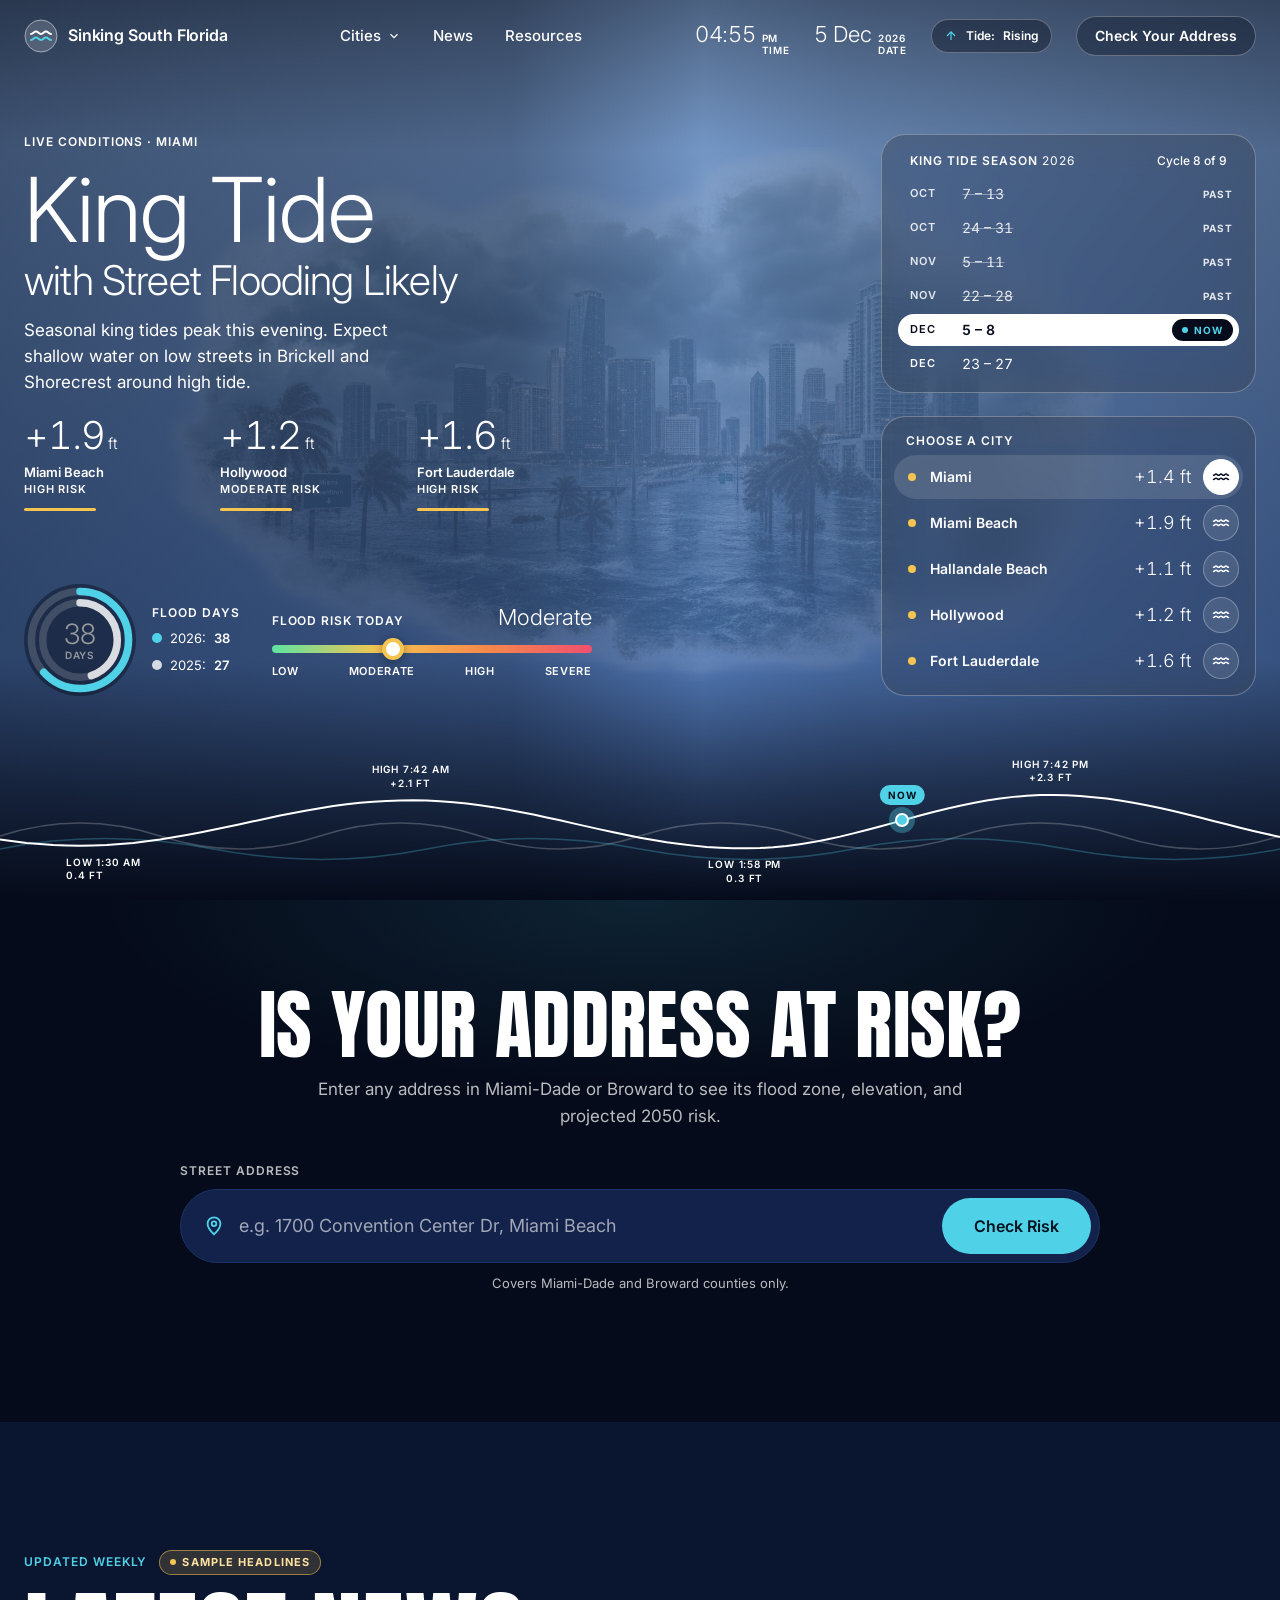
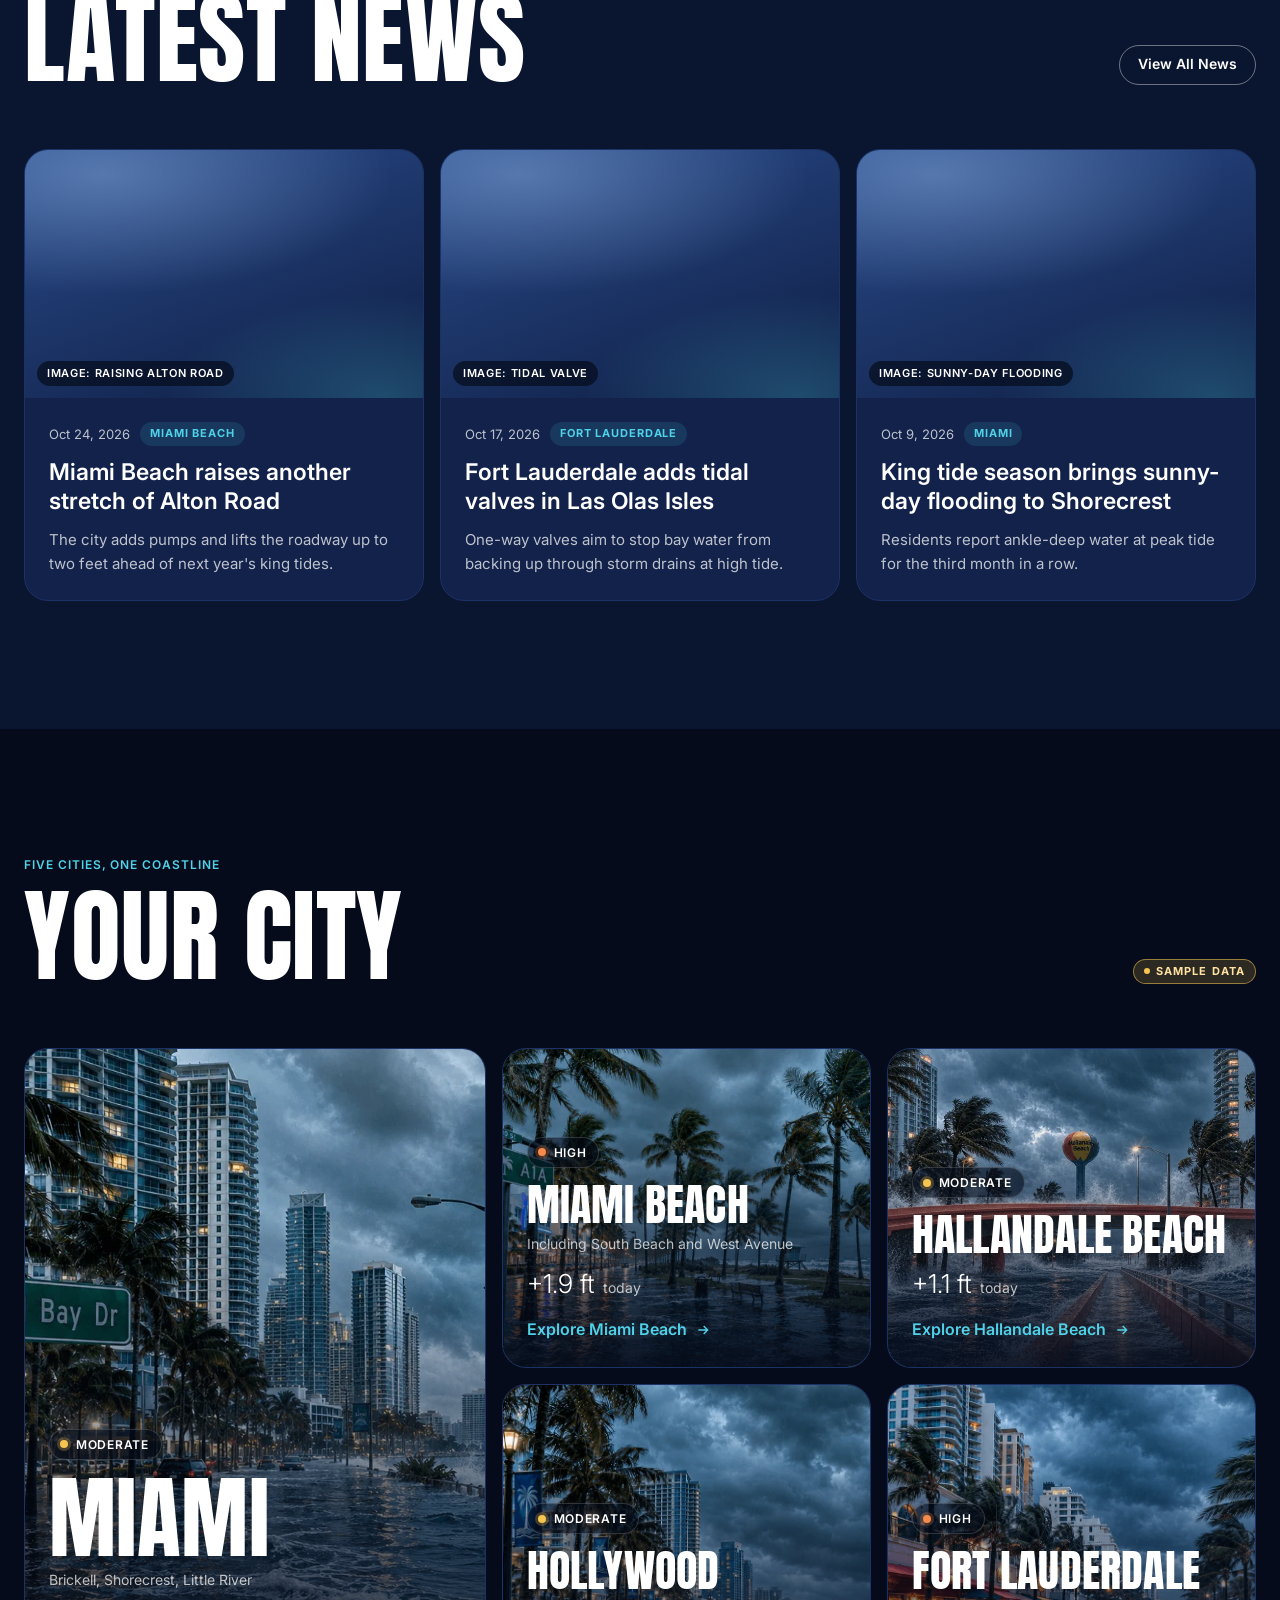
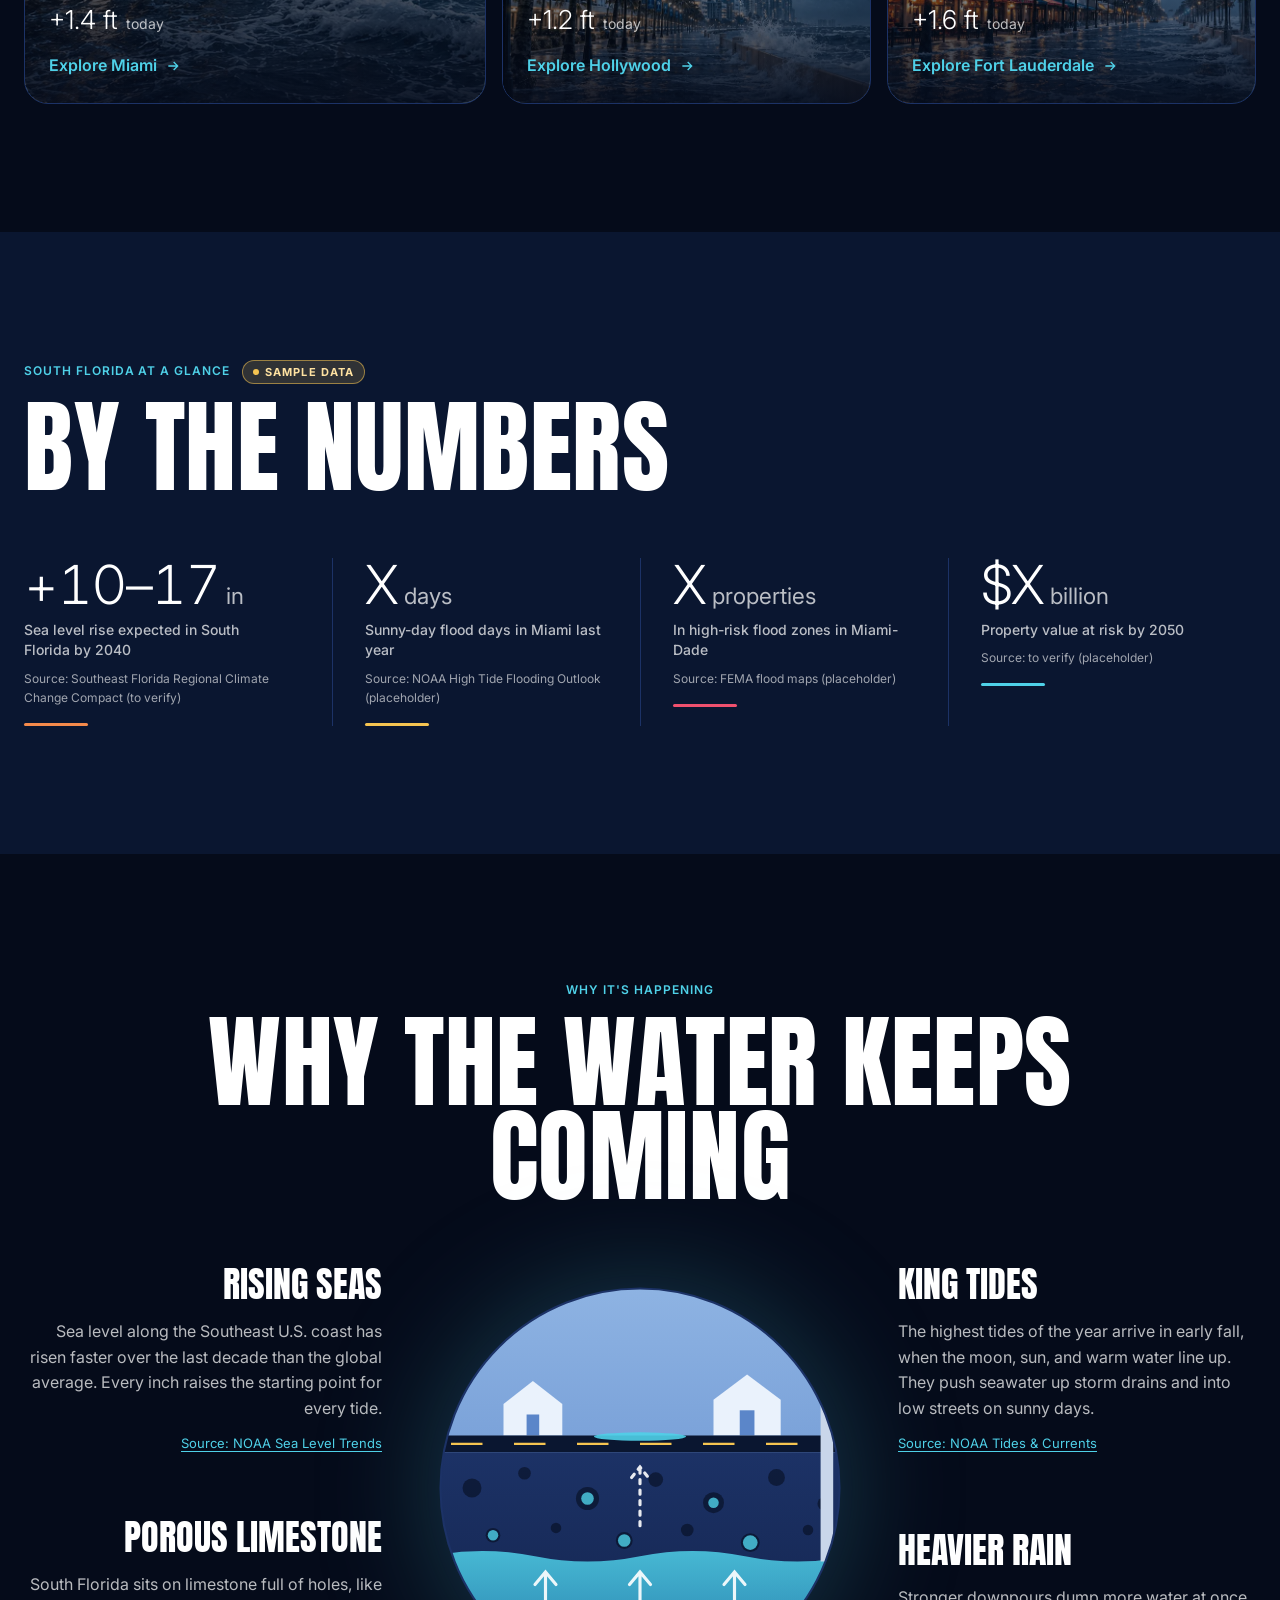
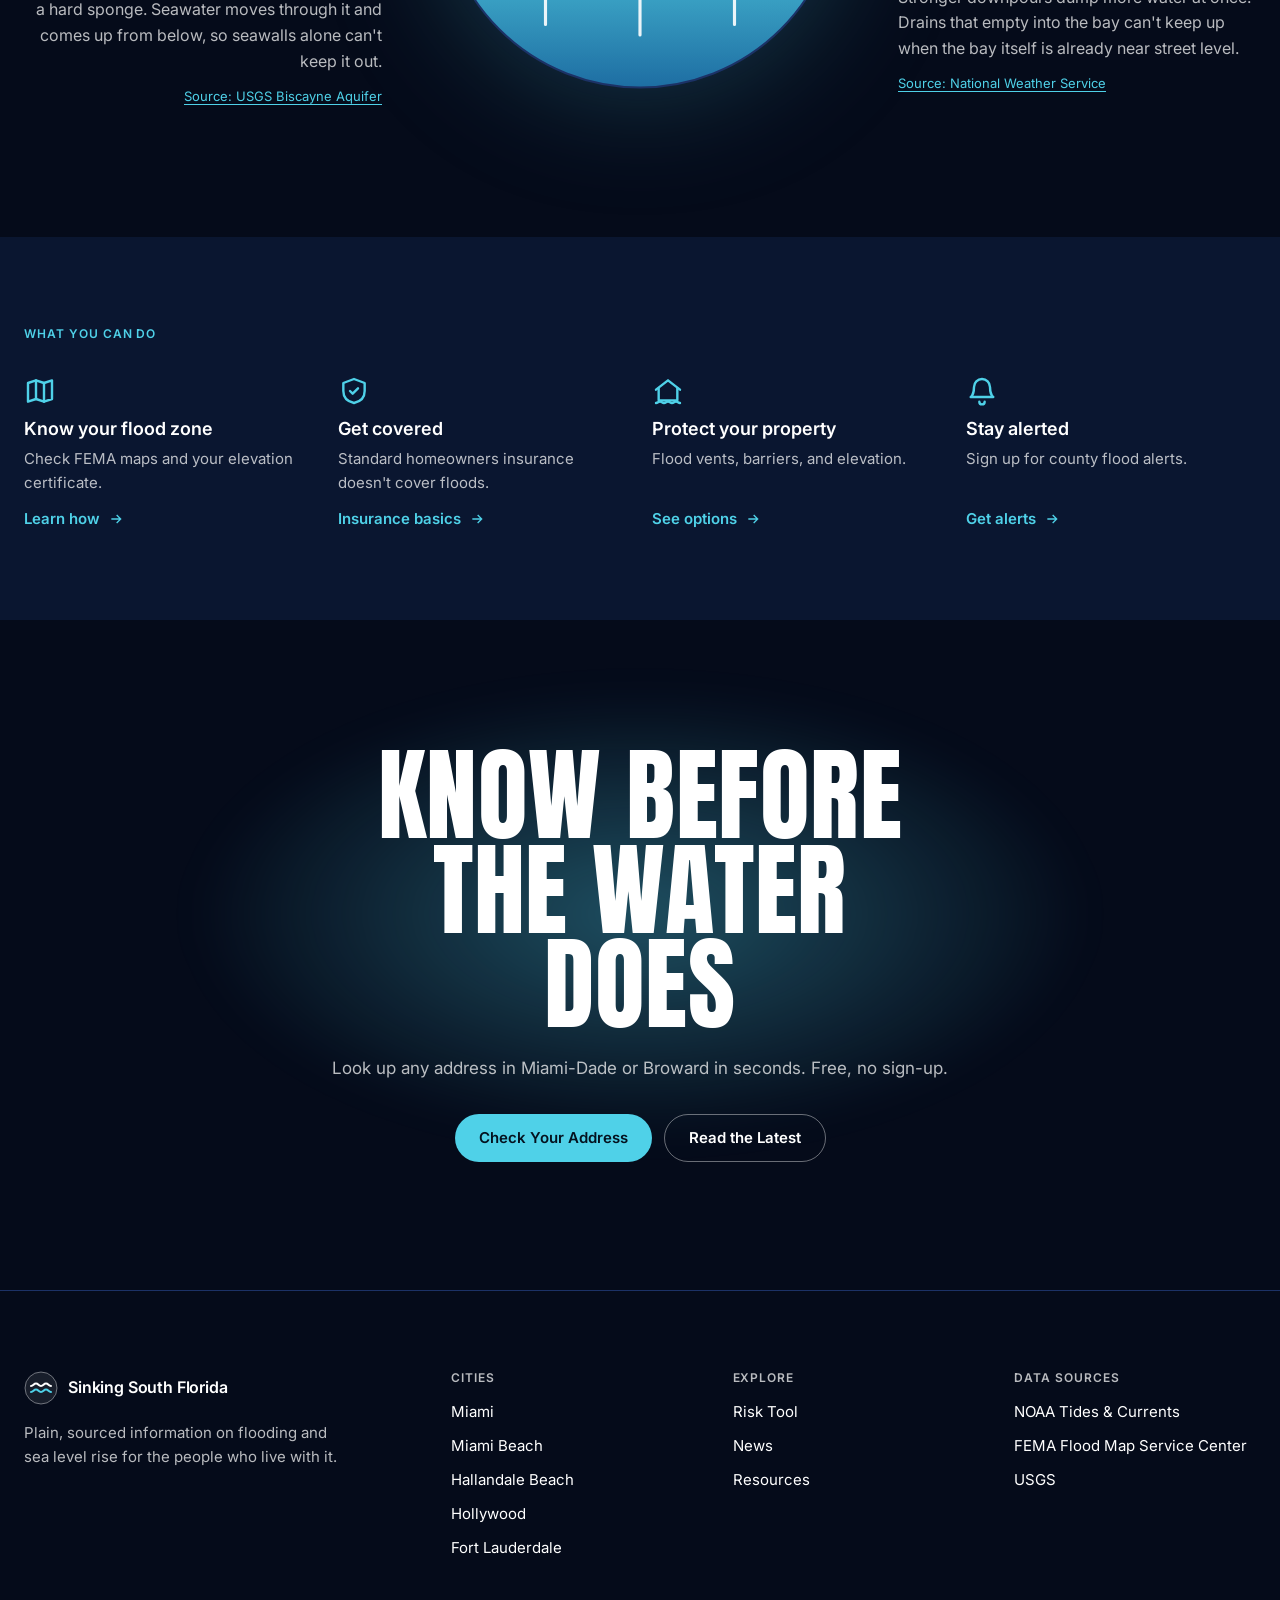
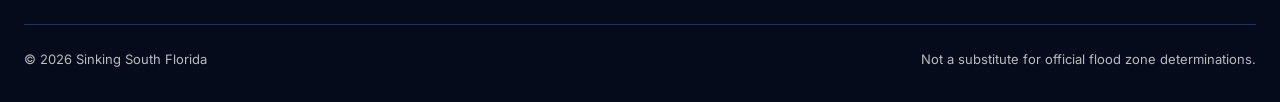
==== commit 9c1f1b19: "Reorder home: news and cities right after the risk tool; static sections lower Co-Authored-By: Claud" ====
--- a/index.html
+++ b/index.html
@@ -398,6 +398,155 @@
 <!-- ===== END: Address risk tool ===== -->
 
 
+<!-- ===== SECTION: Latest news ===== -->
+<!-- Headlines come from data/news.json (scripts/fetch-news.js, every 3 hours) and are written in at deploy by scripts/prerender.js -->
+<section class="section section--alt news" aria-labelledby="news-title">
+  <div class="container">
+    <div class="section-head">
+      <div class="section-head__text">
+        <div class="section-head__row">
+          <!-- PRERENDER:news-status START (replaced at deploy by scripts/prerender.js) -->
+          <p class="label section-head__eyebrow">Updated weekly</p>
+          <!-- SAMPLE DATA: these headlines are placeholders, not real stories -->
+          <span class="sample-badge">Sample headlines</span>
+          <!-- PRERENDER:news-status END -->
+        </div>
+        <h2 class="display" id="news-title">Latest news</h2>
+      </div>
+      <a class="btn btn--outline btn--sm" href="news/">View All News</a>
+    </div>
+
+    <!-- PRERENDER:news-cards START
+         Everything between START and END is replaced at deploy with the 3 newest
+         headlines from data/news.json (one per city where possible). The sample
+         cards below only show if the pipeline has no news yet. -->
+    <ul class="news__row" role="list">
+      <li class="card">
+        <!-- IMAGE PROMPT: Road construction crew raising a section of Alton Road in Miami Beach, new higher curb next to older sidewalk, daytime, documentary style, no text. FILE: images/news-alton-road.webp SIZE: 1200x750 -->
+        <div class="card__media img-ph" role="img" aria-label="Placeholder: crews raising Alton Road"><span class="img-ph__label">IMAGE: Raising Alton Road</span></div>
+        <div class="card__body">
+          <!-- PLACEHOLDER: article date and content -->
+          <p class="card__meta"><time datetime="2026-10-24">Oct 24, 2026</time><span class="tag">Miami Beach</span></p>
+          <h3 class="card__title"><a href="news/">Miami Beach raises another stretch of Alton Road</a></h3>
+          <p class="card__text">The city adds pumps and lifts the roadway up to two feet ahead of next year's king tides.</p>
+        </div>
+      </li>
+      <li class="card">
+        <!-- IMAGE PROMPT: Close-up of a one-way tidal valve on a storm drain outfall at a Fort Lauderdale seawall, calm canal water, no text. FILE: images/news-tidal-valves.webp SIZE: 1200x750 -->
+        <div class="card__media img-ph" role="img" aria-label="Placeholder: tidal valve on a canal seawall"><span class="img-ph__label">IMAGE: Tidal valve</span></div>
+        <div class="card__body">
+          <p class="card__meta"><time datetime="2026-10-17">Oct 17, 2026</time><span class="tag">Fort Lauderdale</span></p>
+          <h3 class="card__title"><a href="news/">Fort Lauderdale adds tidal valves in Las Olas Isles</a></h3>
+          <p class="card__text">One-way valves aim to stop bay water from backing up through storm drains at high tide.</p>
+        </div>
+      </li>
+      <li class="card">
+        <!-- IMAGE PROMPT: Sunny day in Miami with seawater pooled at a street corner in Shorecrest, clear sky, reflections, no text. FILE: images/news-sunny-day.webp SIZE: 1200x750 -->
+        <div class="card__media img-ph" role="img" aria-label="Placeholder: sunny-day flooding at a Miami street corner"><span class="img-ph__label">IMAGE: Sunny-day flooding</span></div>
+        <div class="card__body">
+          <p class="card__meta"><time datetime="2026-10-09">Oct 9, 2026</time><span class="tag">Miami</span></p>
+          <h3 class="card__title"><a href="news/">King tide season brings sunny-day flooding to Shorecrest</a></h3>
+          <p class="card__text">Residents report ankle-deep water at peak tide for the third month in a row.</p>
+        </div>
+      </li>
+    </ul>
+    <!-- PRERENDER:news-cards END -->
+  </div>
+</section>
+<!-- ===== END: Latest news ===== -->
+
+
+<!-- ===== SECTION: Your city ===== -->
+<!-- Bento grid: Miami spans 2 rows on the left, 2x2 on the right. Single column on mobile. -->
+<section class="section cities" id="your-city" aria-labelledby="cities-title">
+  <div class="container">
+    <div class="section-head">
+      <div class="section-head__text">
+        <p class="label section-head__eyebrow">Five cities, one coastline</p>
+        <h2 class="display" id="cities-title">Your city</h2>
+      </div>
+      <span class="sample-badge">Sample data</span>
+    </div>
+
+    <ul class="bento" role="list">
+      <!-- Miami (large) -->
+      <li class="city-card city-card--lg">
+        <!-- IMAGE: images/city-miami.webp, cropped and compressed from images/Brickell.png (edges trimmed). To swap: replace the .webp, keep the name. -->
+        <div class="city-card__media">
+          <img src="images/city-miami.webp" width="921" height="890" alt="Brickell Bay Drive in Miami flooded during a storm, waves washing across the road below high-rise towers" loading="lazy" decoding="async">
+        </div>
+        <div class="city-card__body">
+          <span class="risk-chip" data-risk="moderate">Moderate</span>
+          <h3 class="city-card__name"><a href="miami/">Miami</a></h3>
+          <p class="city-card__sub">Brickell, Shorecrest, Little River</p>
+          <!-- PLACEHOLDER: today's water level above MHHW, NOAA Virginia Key gauge -->
+          <p class="city-card__stat"><strong>+1.4 ft</strong> today</p>
+          <span class="arrow-link city-card__cta" aria-hidden="true">Explore Miami <svg viewBox="0 0 24 24" fill="none" stroke="currentColor" stroke-width="2"><path d="M5 12h14M13 6l6 6-6 6"/></svg></span>
+        </div>
+      </li>
+      <!-- Miami Beach -->
+      <li class="city-card">
+        <!-- IMAGE: images/city-miami-beach.webp, cropped and compressed from images/mbeach.png (edges trimmed). To swap: replace the .webp, keep the name. -->
+        <div class="city-card__media">
+          <img src="images/city-miami-beach.webp" width="890" height="890" alt="A1A in Miami Beach under storm floodwater, palm trees lining the flooded street" loading="lazy" decoding="async">
+        </div>
+        <div class="city-card__body">
+          <span class="risk-chip" data-risk="high">High</span>
+          <h3 class="city-card__name"><a href="miami-beach/">Miami Beach</a></h3>
+          <p class="city-card__sub">Including South Beach and West Avenue</p>
+          <!-- PLACEHOLDER: today's water level, NOAA Virginia Key gauge -->
+          <p class="city-card__stat"><strong>+1.9 ft</strong> today</p>
+          <span class="arrow-link city-card__cta" aria-hidden="true">Explore Miami Beach <svg viewBox="0 0 24 24" fill="none" stroke="currentColor" stroke-width="2"><path d="M5 12h14M13 6l6 6-6 6"/></svg></span>
+        </div>
+      </li>
+      <!-- Hallandale Beach -->
+      <li class="city-card">
+        <!-- IMAGE: images/city-hallandale-beach.webp, cropped and compressed from images/hallendale.png (edges trimmed). To swap: replace the .webp, keep the name. -->
+        <div class="city-card__media">
+          <img src="images/city-hallandale-beach.webp" width="717" height="1013" alt="Floodwater surging across a walkway and under a bridge in Hallandale Beach, water tower in the distance" loading="lazy" decoding="async">
+        </div>
+        <div class="city-card__body">
+          <span class="risk-chip" data-risk="moderate">Moderate</span>
+          <h3 class="city-card__name"><a href="hallandale-beach/">Hallandale Beach</a></h3>
+          <!-- PLACEHOLDER: today's water level -->
+          <p class="city-card__stat"><strong>+1.1 ft</strong> today</p>
+          <span class="arrow-link city-card__cta" aria-hidden="true">Explore Hallandale Beach <svg viewBox="0 0 24 24" fill="none" stroke="currentColor" stroke-width="2"><path d="M5 12h14M13 6l6 6-6 6"/></svg></span>
+        </div>
+      </li>
+      <!-- Hollywood -->
+      <li class="city-card">
+        <!-- IMAGE: images/city-hollywood.webp, cropped and compressed from images/hollwood.png (edges trimmed). To swap: replace the .webp, keep the name. -->
+        <div class="city-card__media">
+          <img src="images/city-hollywood.webp" width="761" height="1086" alt="Hollywood Broadwalk flooded by storm surge, palm trees and lamp posts along the waterfront" loading="lazy" decoding="async">
+        </div>
+        <div class="city-card__body">
+          <span class="risk-chip" data-risk="moderate">Moderate</span>
+          <h3 class="city-card__name"><a href="hollywood/">Hollywood</a></h3>
+          <!-- PLACEHOLDER: today's water level -->
+          <p class="city-card__stat"><strong>+1.2 ft</strong> today</p>
+          <span class="arrow-link city-card__cta" aria-hidden="true">Explore Hollywood <svg viewBox="0 0 24 24" fill="none" stroke="currentColor" stroke-width="2"><path d="M5 12h14M13 6l6 6-6 6"/></svg></span>
+        </div>
+      </li>
+      <!-- Fort Lauderdale -->
+      <li class="city-card">
+        <!-- IMAGE: images/city-fort-lauderdale.webp, cropped and compressed from images/ftlauderdale.png (edges trimmed). To swap: replace the .webp, keep the name. -->
+        <div class="city-card__media">
+          <img src="images/city-fort-lauderdale.webp" width="761" height="1042" alt="Fort Lauderdale beachfront flooded by storm surge, waves rolling past restaurants and high-rise condos" loading="lazy" decoding="async">
+        </div>
+        <div class="city-card__body">
+          <span class="risk-chip" data-risk="high">High</span>
+          <h3 class="city-card__name"><a href="fort-lauderdale/">Fort Lauderdale</a></h3>
+          <!-- PLACEHOLDER: today's water level, NOAA Port Everglades gauge -->
+          <p class="city-card__stat"><strong>+1.6 ft</strong> today</p>
+          <span class="arrow-link city-card__cta" aria-hidden="true">Explore Fort Lauderdale <svg viewBox="0 0 24 24" fill="none" stroke="currentColor" stroke-width="2"><path d="M5 12h14M13 6l6 6-6 6"/></svg></span>
+        </div>
+      </li>
+    </ul>
+  </div>
+</section>
+<!-- ===== END: Your city ===== -->
+
+
 <!-- ===== SECTION: By the numbers ===== -->
 <section class="section section--alt numbers" aria-labelledby="numbers-title">
   <div class="container">
@@ -443,99 +592,8 @@
 <!-- ===== END: By the numbers ===== -->
 
 
-<!-- ===== SECTION: Your city ===== -->
-<!-- Bento grid: Miami spans 2 rows on the left, 2x2 on the right. Single column on mobile. -->
-<section class="section cities" id="your-city" aria-labelledby="cities-title">
-  <div class="container">
-    <div class="section-head">
-      <div class="section-head__text">
-        <p class="label section-head__eyebrow">Five cities, one coastline</p>
-        <h2 class="display" id="cities-title">Your city</h2>
-      </div>
-      <span class="sample-badge">Sample data</span>
-    </div>
-
-    <ul class="bento" role="list">
-      <!-- Miami (large) -->
-      <li class="city-card city-card--lg">
-        <!-- IMAGE: images/city-miami.webp, cropped and compressed from images/Brickell.png (edges trimmed). To swap: replace the .webp, keep the name. -->
-        <div class="city-card__media">
-          <img src="images/city-miami.webp" width="921" height="890" alt="Brickell Bay Drive in Miami flooded during a storm, waves washing across the road below high-rise towers" loading="lazy" decoding="async">
-        </div>
-        <div class="city-card__body">
-          <span class="risk-chip" data-risk="moderate">Moderate</span>
-          <h3 class="city-card__name"><a href="miami/">Miami</a></h3>
-          <p class="city-card__sub">Brickell, Shorecrest, Little River</p>
-          <!-- PLACEHOLDER: today's water level above MHHW, NOAA Virginia Key gauge -->
-          <p class="city-card__stat"><strong>+1.4 ft</strong> today</p>
-          <span class="arrow-link city-card__cta" aria-hidden="true">Explore Miami <svg viewBox="0 0 24 24" fill="none" stroke="currentColor" stroke-width="2"><path d="M5 12h14M13 6l6 6-6 6"/></svg></span>
-        </div>
-      </li>
-      <!-- Miami Beach -->
-      <li class="city-card">
-        <!-- IMAGE: images/city-miami-beach.webp, cropped and compressed from images/mbeach.png (edges trimmed). To swap: replace the .webp, keep the name. -->
-        <div class="city-card__media">
-          <img src="images/city-miami-beach.webp" width="890" height="890" alt="A1A in Miami Beach under storm floodwater, palm trees lining the flooded street" loading="lazy" decoding="async">
-        </div>
-        <div class="city-card__body">
-          <span class="risk-chip" data-risk="high">High</span>
-          <h3 class="city-card__name"><a href="miami-beach/">Miami Beach</a></h3>
-          <p class="city-card__sub">Including South Beach and West Avenue</p>
-          <!-- PLACEHOLDER: today's water level, NOAA Virginia Key gauge -->
-          <p class="city-card__stat"><strong>+1.9 ft</strong> today</p>
-          <span class="arrow-link city-card__cta" aria-hidden="true">Explore Miami Beach <svg viewBox="0 0 24 24" fill="none" stroke="currentColor" stroke-width="2"><path d="M5 12h14M13 6l6 6-6 6"/></svg></span>
-        </div>
-      </li>
-      <!-- Hallandale Beach -->
-      <li class="city-card">
-        <!-- IMAGE: images/city-hallandale-beach.webp, cropped and compressed from images/hallendale.png (edges trimmed). To swap: replace the .webp, keep the name. -->
-        <div class="city-card__media">
-          <img src="images/city-hallandale-beach.webp" width="717" height="1013" alt="Floodwater surging across a walkway and under a bridge in Hallandale Beach, water tower in the distance" loading="lazy" decoding="async">
-        </div>
-        <div class="city-card__body">
-          <span class="risk-chip" data-risk="moderate">Moderate</span>
-          <h3 class="city-card__name"><a href="hallandale-beach/">Hallandale Beach</a></h3>
-          <!-- PLACEHOLDER: today's water level -->
-          <p class="city-card__stat"><strong>+1.1 ft</strong> today</p>
-          <span class="arrow-link city-card__cta" aria-hidden="true">Explore Hallandale Beach <svg viewBox="0 0 24 24" fill="none" stroke="currentColor" stroke-width="2"><path d="M5 12h14M13 6l6 6-6 6"/></svg></span>
-        </div>
-      </li>
-      <!-- Hollywood -->
-      <li class="city-card">
-        <!-- IMAGE: images/city-hollywood.webp, cropped and compressed from images/hollwood.png (edges trimmed). To swap: replace the .webp, keep the name. -->
-        <div class="city-card__media">
-          <img src="images/city-hollywood.webp" width="761" height="1086" alt="Hollywood Broadwalk flooded by storm surge, palm trees and lamp posts along the waterfront" loading="lazy" decoding="async">
-        </div>
-        <div class="city-card__body">
-          <span class="risk-chip" data-risk="moderate">Moderate</span>
-          <h3 class="city-card__name"><a href="hollywood/">Hollywood</a></h3>
-          <!-- PLACEHOLDER: today's water level -->
-          <p class="city-card__stat"><strong>+1.2 ft</strong> today</p>
-          <span class="arrow-link city-card__cta" aria-hidden="true">Explore Hollywood <svg viewBox="0 0 24 24" fill="none" stroke="currentColor" stroke-width="2"><path d="M5 12h14M13 6l6 6-6 6"/></svg></span>
-        </div>
-      </li>
-      <!-- Fort Lauderdale -->
-      <li class="city-card">
-        <!-- IMAGE: images/city-fort-lauderdale.webp, cropped and compressed from images/ftlauderdale.png (edges trimmed). To swap: replace the .webp, keep the name. -->
-        <div class="city-card__media">
-          <img src="images/city-fort-lauderdale.webp" width="761" height="1042" alt="Fort Lauderdale beachfront flooded by storm surge, waves rolling past restaurants and high-rise condos" loading="lazy" decoding="async">
-        </div>
-        <div class="city-card__body">
-          <span class="risk-chip" data-risk="high">High</span>
-          <h3 class="city-card__name"><a href="fort-lauderdale/">Fort Lauderdale</a></h3>
-          <!-- PLACEHOLDER: today's water level, NOAA Port Everglades gauge -->
-          <p class="city-card__stat"><strong>+1.6 ft</strong> today</p>
-          <span class="arrow-link city-card__cta" aria-hidden="true">Explore Fort Lauderdale <svg viewBox="0 0 24 24" fill="none" stroke="currentColor" stroke-width="2"><path d="M5 12h14M13 6l6 6-6 6"/></svg></span>
-        </div>
-      </li>
-    </ul>
-  </div>
-</section>
-<!-- ===== END: Your city ===== -->
-
-
 <!-- ===== SECTION: Why it's happening ===== -->
-<section class="section section--alt why" aria-labelledby="why-title">
+<section class="section why" aria-labelledby="why-title">
   <div class="container">
     <div class="section-head section-head--center">
       <div class="section-head__text">
@@ -623,64 +681,6 @@
 <!-- ===== END: Why it's happening ===== -->
 
 
-<!-- ===== SECTION: Latest news ===== -->
-<!-- Headlines come from data/news.json (scripts/fetch-news.js, every 3 hours) and are written in at deploy by scripts/prerender.js -->
-<section class="section news" aria-labelledby="news-title">
-  <div class="container">
-    <div class="section-head">
-      <div class="section-head__text">
-        <div class="section-head__row">
-          <!-- PRERENDER:news-status START (replaced at deploy by scripts/prerender.js) -->
-          <p class="label section-head__eyebrow">Updated weekly</p>
-          <!-- SAMPLE DATA: these headlines are placeholders, not real stories -->
-          <span class="sample-badge">Sample headlines</span>
-          <!-- PRERENDER:news-status END -->
-        </div>
-        <h2 class="display" id="news-title">Latest news</h2>
-      </div>
-      <a class="btn btn--outline btn--sm" href="news/">View All News</a>
-    </div>
-
-    <!-- PRERENDER:news-cards START
-         Everything between START and END is replaced at deploy with the 3 newest
-         headlines from data/news.json (one per city where possible). The sample
-         cards below only show if the pipeline has no news yet. -->
-    <ul class="news__row" role="list">
-      <li class="card">
-        <!-- IMAGE PROMPT: Road construction crew raising a section of Alton Road in Miami Beach, new higher curb next to older sidewalk, daytime, documentary style, no text. FILE: images/news-alton-road.webp SIZE: 1200x750 -->
-        <div class="card__media img-ph" role="img" aria-label="Placeholder: crews raising Alton Road"><span class="img-ph__label">IMAGE: Raising Alton Road</span></div>
-        <div class="card__body">
-          <!-- PLACEHOLDER: article date and content -->
-          <p class="card__meta"><time datetime="2026-10-24">Oct 24, 2026</time><span class="tag">Miami Beach</span></p>
-          <h3 class="card__title"><a href="news/">Miami Beach raises another stretch of Alton Road</a></h3>
-          <p class="card__text">The city adds pumps and lifts the roadway up to two feet ahead of next year's king tides.</p>
-        </div>
-      </li>
-      <li class="card">
-        <!-- IMAGE PROMPT: Close-up of a one-way tidal valve on a storm drain outfall at a Fort Lauderdale seawall, calm canal water, no text. FILE: images/news-tidal-valves.webp SIZE: 1200x750 -->
-        <div class="card__media img-ph" role="img" aria-label="Placeholder: tidal valve on a canal seawall"><span class="img-ph__label">IMAGE: Tidal valve</span></div>
-        <div class="card__body">
-          <p class="card__meta"><time datetime="2026-10-17">Oct 17, 2026</time><span class="tag">Fort Lauderdale</span></p>
-          <h3 class="card__title"><a href="news/">Fort Lauderdale adds tidal valves in Las Olas Isles</a></h3>
-          <p class="card__text">One-way valves aim to stop bay water from backing up through storm drains at high tide.</p>
-        </div>
-      </li>
-      <li class="card">
-        <!-- IMAGE PROMPT: Sunny day in Miami with seawater pooled at a street corner in Shorecrest, clear sky, reflections, no text. FILE: images/news-sunny-day.webp SIZE: 1200x750 -->
-        <div class="card__media img-ph" role="img" aria-label="Placeholder: sunny-day flooding at a Miami street corner"><span class="img-ph__label">IMAGE: Sunny-day flooding</span></div>
-        <div class="card__body">
-          <p class="card__meta"><time datetime="2026-10-09">Oct 9, 2026</time><span class="tag">Miami</span></p>
-          <h3 class="card__title"><a href="news/">King tide season brings sunny-day flooding to Shorecrest</a></h3>
-          <p class="card__text">Residents report ankle-deep water at peak tide for the third month in a row.</p>
-        </div>
-      </li>
-    </ul>
-    <!-- PRERENDER:news-cards END -->
-  </div>
-</section>
-<!-- ===== END: Latest news ===== -->
-
-
 <!-- ===== SECTION: What you can do ===== -->
 <section class="section section--alt actions" aria-labelledby="actions-title">
   <div class="container">
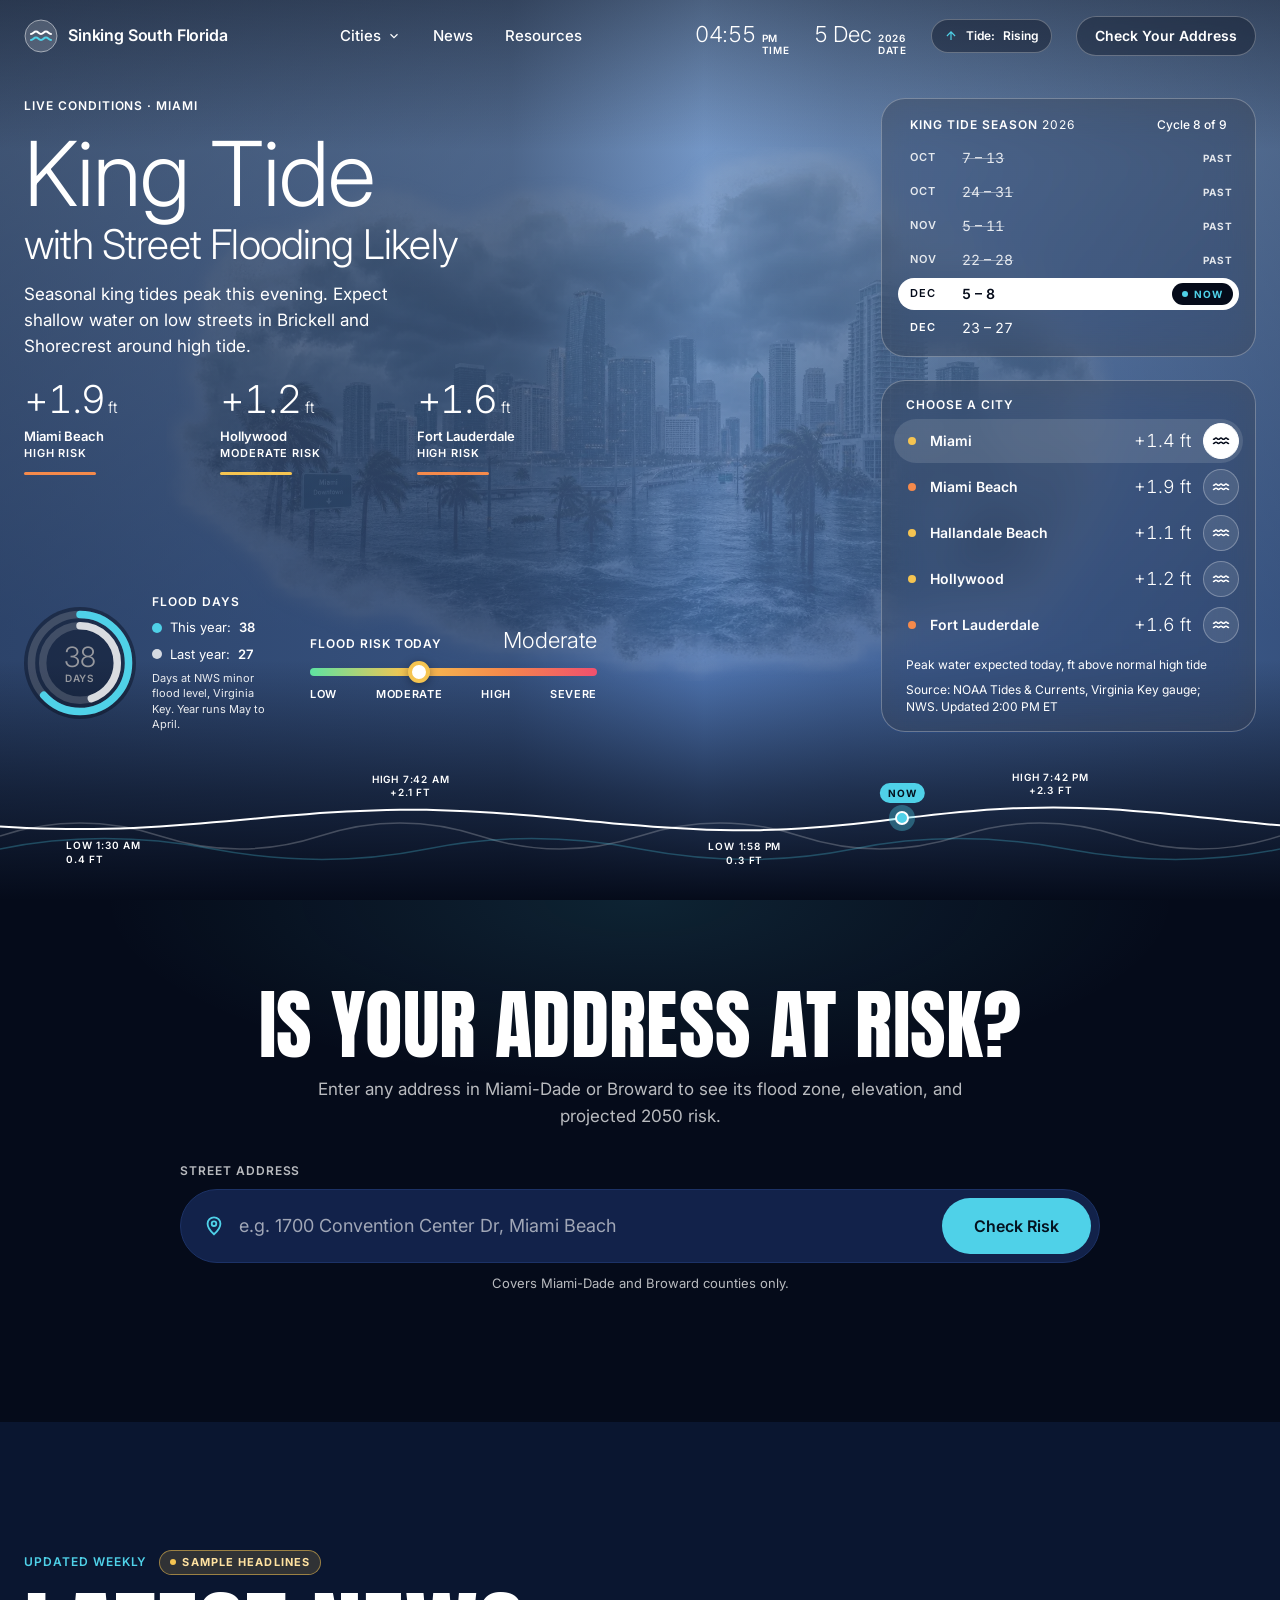
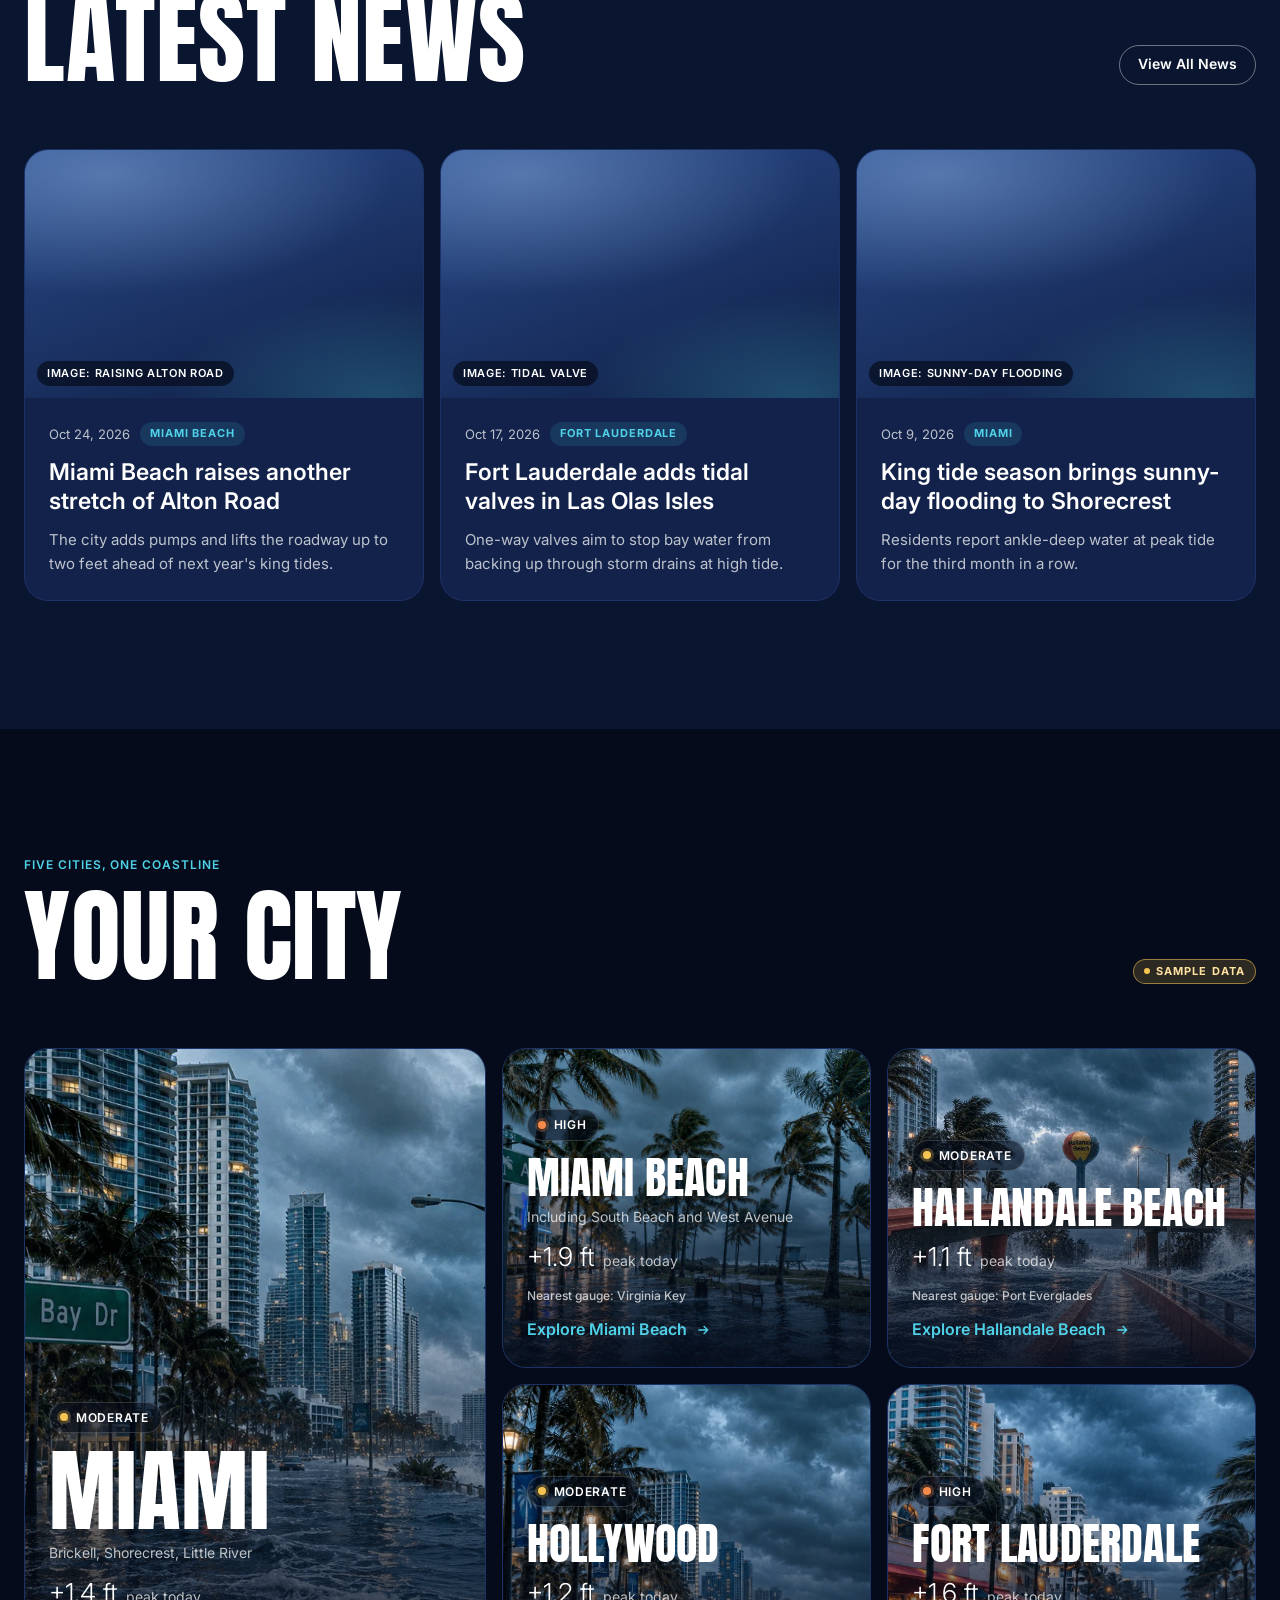
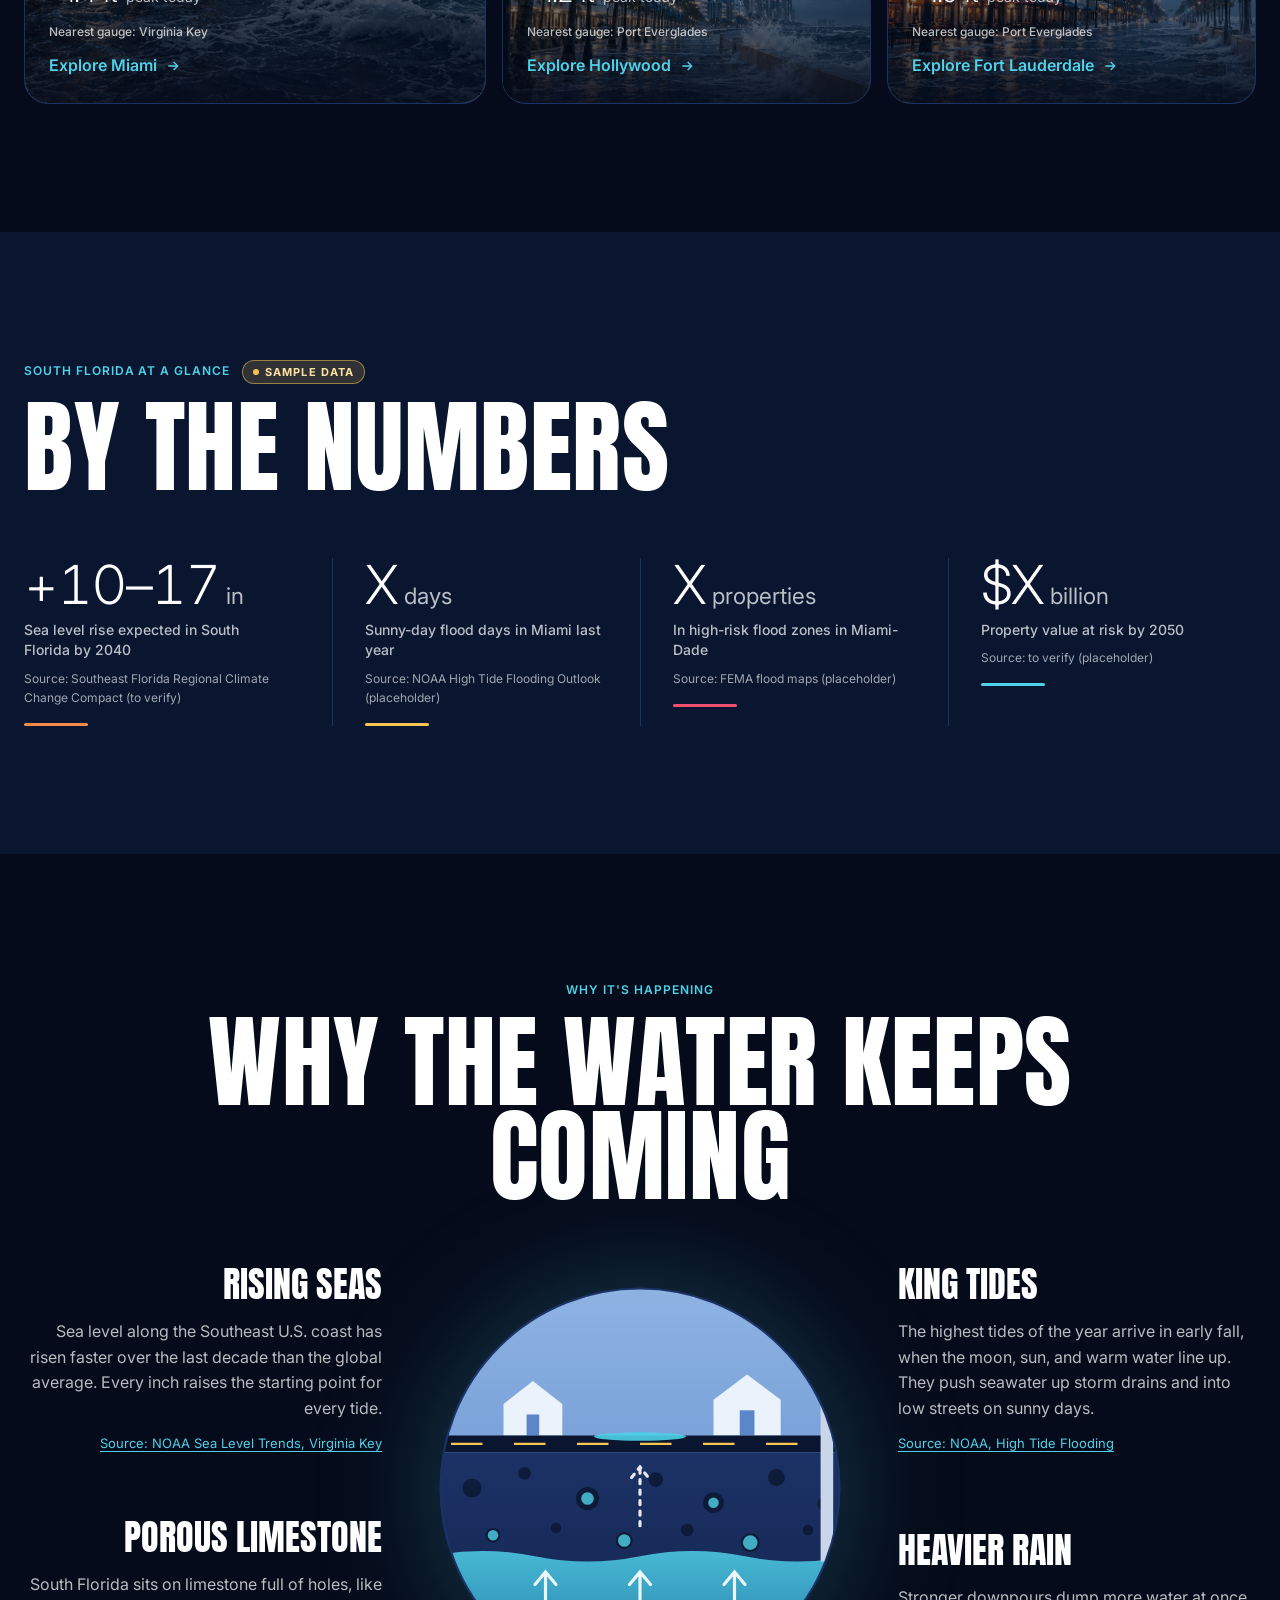
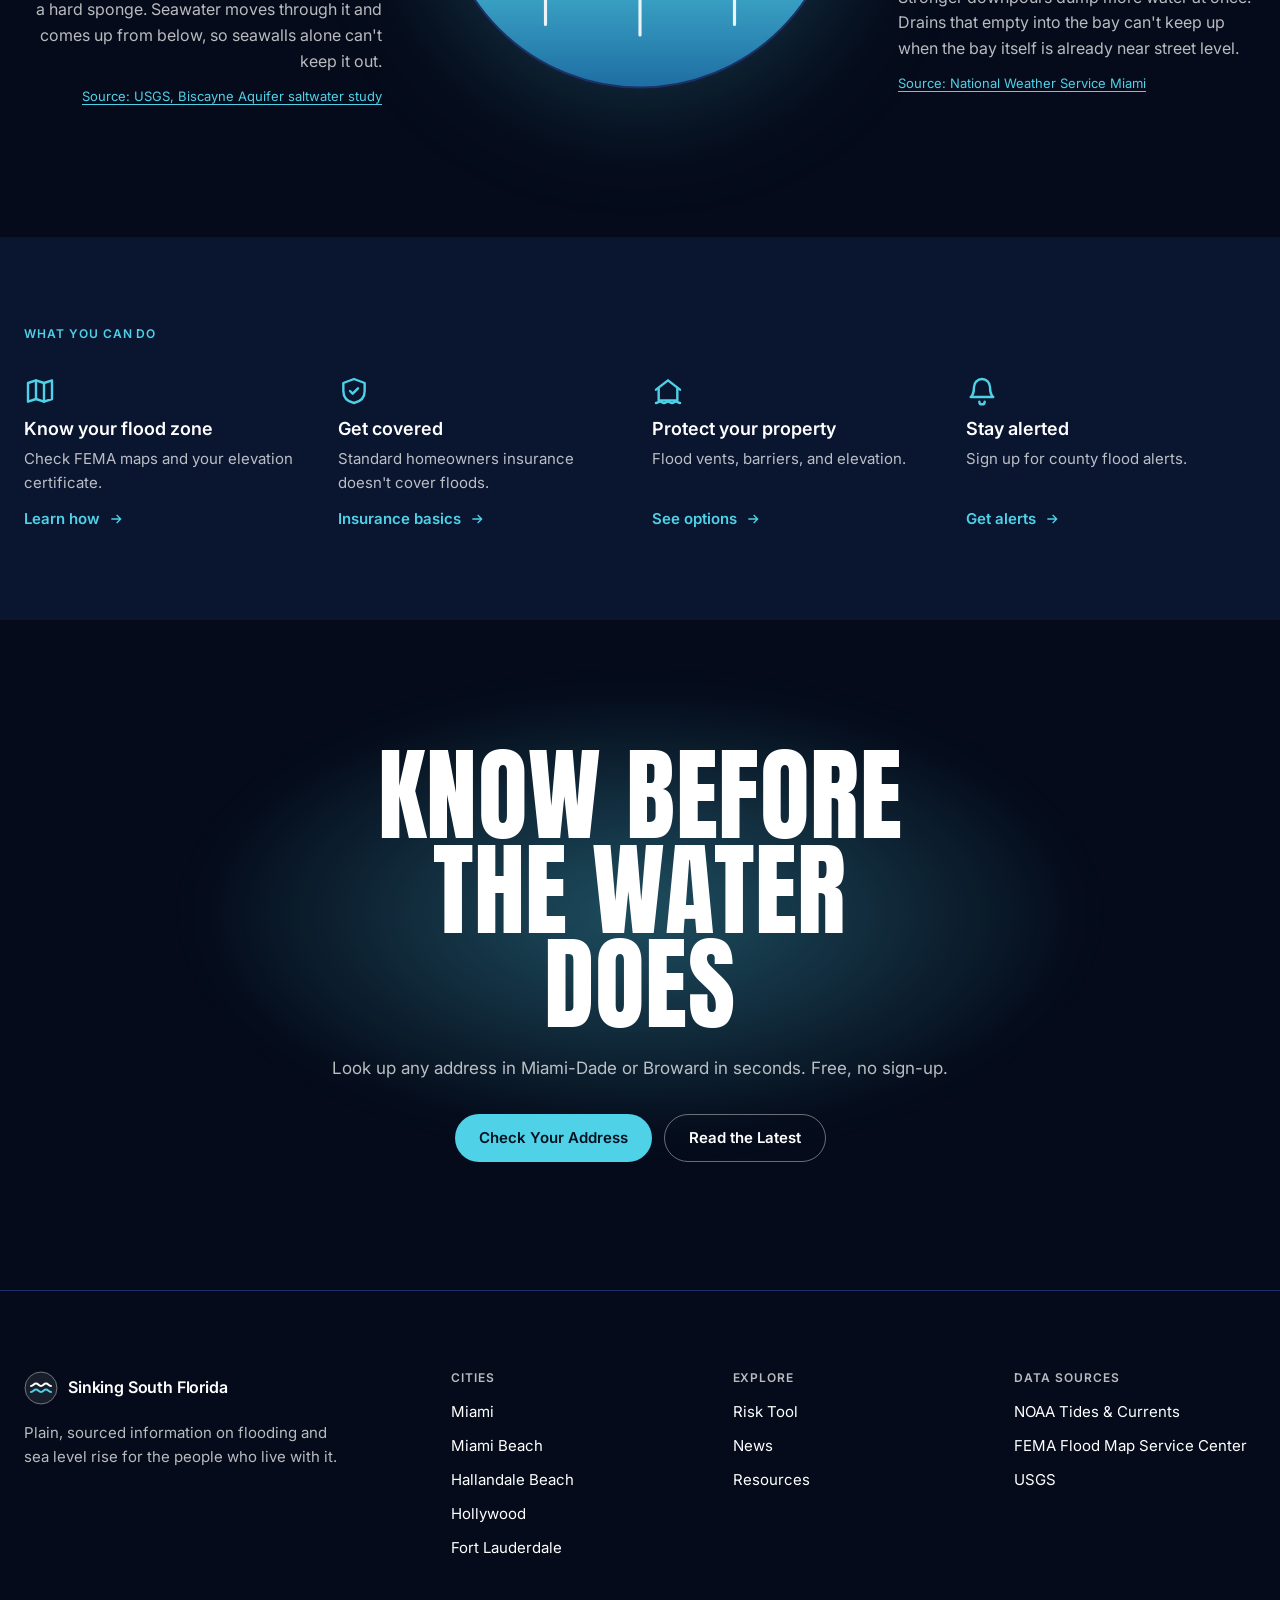
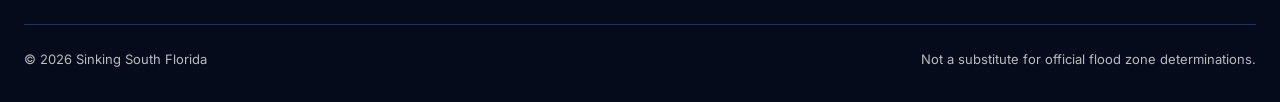
==== commit 577ee0ab: "Home page: real data everywhere, no sample badges left - Hero: headline, summary, mini stats, city l" ====
--- a/index.html
+++ b/index.html
@@ -173,16 +173,19 @@
         <p class="label hero__eyebrow">Live conditions · <span data-field="city-name">Miami</span></p>
       </div>
       <!-- h1 stays the same for every city (SEO). Hidden suffix adds the region. -->
+      <!-- PRERENDER:hero-h1 START (headline from Miami data, config/schedule.json rules) -->
       <h1 class="hero__title" id="hero-title">
         <span class="hero__title-1">King Tide</span>
         <span class="hero__title-2">with Street Flooding Likely<span class="visually-hidden"> in South Florida</span></span>
       </h1>
+      <!-- PRERENDER:hero-h1 END -->
       <!-- PLACEHOLDER: daily conditions text, later generated from NOAA tide + NWS rain data -->
       <p class="hero__summary" data-field="summary">Seasonal king tides peak this evening. Expect shallow water on low streets in Brickell and Shorecrest around high tide.</p>
     </div>
 
     <!-- Left column: three mini stats (water level in other cities) -->
     <!-- PLACEHOLDER: water levels from NOAA tide gauges (Virginia Key, Port Everglades) -->
+    <!-- PRERENDER:hero-mini START -->
     <ul class="hero__mini" role="list" aria-label="Water level in other cities">
       <li class="mini" data-mini data-risk="high">
         <p class="mini__value"><span data-mini-level>+1.9</span><span class="mini__unit">ft</span></p>
@@ -200,6 +203,7 @@
         <p class="mini__risk"><span data-mini-risk>High</span> risk</p>
       </li>
     </ul>
+    <!-- PRERENDER:hero-mini END -->
 
     <!-- Left column bottom: radial chart + risk slider -->
     <div class="hero__gauges">
@@ -216,8 +220,9 @@
         <div class="radial__center"><span class="radial__num" data-field="flood-days">38</span><span class="radial__unit">days</span></div>
         <figcaption class="radial__legend">
           <span class="label">Flood days</span>
-          <span class="radial__key radial__key--this">2026: <strong data-field="flood-days">38</strong></span>
-          <span class="radial__key radial__key--last">2025: <strong data-field="flood-days-last">27</strong></span>
+          <span class="radial__key radial__key--this">This year: <strong data-field="flood-days">38</strong></span>
+          <span class="radial__key radial__key--last">Last year: <strong data-field="flood-days-last">27</strong></span>
+          <span class="radial__note">Days at NWS minor flood level, <span data-field="gauge">Virginia Key</span>. Year runs May to April.</span>
         </figcaption>
       </figure>
 
@@ -265,6 +270,7 @@
     <!-- Right column: city selector. Becomes horizontal chips on mobile. -->
     <div class="hero__cities glass">
       <p class="label hero__cities-title" id="city-picker-label">Choose a city</p>
+      <!-- PRERENDER:hero-cities START -->
       <ul class="city-list" role="list" aria-labelledby="city-picker-label">
         <li><button class="city-row" type="button" data-city-btn="miami" aria-pressed="true" data-risk="moderate">
           <span class="city-row__name">Miami</span><span class="city-row__value">+1.4 ft</span>
@@ -287,6 +293,10 @@
           <span class="city-row__icon" aria-hidden="true"><svg viewBox="0 0 24 24" fill="none" stroke="currentColor" stroke-width="1.8" stroke-linecap="round"><path d="M3 10c1.5 0 1.5-1.6 3-1.6S7.5 10 9 10s1.5-1.6 3-1.6 1.5 1.6 3 1.6 1.5-1.6 3-1.6 1.5 1.6 3 1.6M3 15c1.5 0 1.5-1.6 3-1.6S7.5 15 9 15s1.5-1.6 3-1.6 1.5 1.6 3 1.6 1.5-1.6 3-1.6 1.5 1.6 3 1.6"/></svg></span>
         </button></li>
       </ul>
+      <!-- PRERENDER:hero-cities END -->
+      <p class="hero__cities-caption">Peak water expected today, ft above normal high tide</p>
+      <!-- Source + freshness. hero.js shows "Data delayed" if the data is over 3x its update interval old. -->
+      <p class="hero__source">Source: NOAA Tides &amp; Currents, <span data-field="gauge">Virginia Key</span> gauge; NWS. Updated <span data-field="updated">2:00 PM</span> ET<span class="hero__delayed" data-delayed hidden> · Data delayed</span></p>
       <p class="visually-hidden" aria-live="polite" data-hero-live></p>
     </div>
   </div>
@@ -294,11 +304,12 @@
   <!-- Tide wave: 24h tide curve for the active city.
        The static path below is Miami's sample curve (generated by hero.js).
        PLACEHOLDER: tide predictions from NOAA CO-OPS API -->
-  <div class="tide" role="img" aria-label="Today's sample tide curve: high 7:42 AM at 2.1 feet, low 1:58 PM at 0.3 feet, high 7:42 PM at 2.3 feet.">
+  <div class="tide" role="img" data-tide-aria aria-label="Today's sample tide curve: high 7:42 AM at 2.1 feet, low 1:58 PM at 0.3 feet, high 7:42 PM at 2.3 feet.">
     <!-- Decorative drifting swells (animation off under reduced motion) -->
     <svg class="tide__ghost tide__ghost--1" viewBox="0 0 2000 100" preserveAspectRatio="none" aria-hidden="true"><path d="M0 60 Q125 40 250 60 T500 60 T750 60 T1000 60 T1250 60 T1500 60 T1750 60 T2000 60"/></svg>
     <svg class="tide__ghost tide__ghost--2" viewBox="0 0 2000 100" preserveAspectRatio="none" aria-hidden="true"><path d="M0 70 Q160 54 333 70 T667 70 T1000 70 T1333 70 T1667 70 T2000 70"/></svg>
 
+    <!-- PRERENDER:hero-tide START -->
     <svg class="tide__svg" viewBox="0 0 1000 100" preserveAspectRatio="none" aria-hidden="true">
       <path class="tide__path" data-tide-path d="M0.0 62.7 L10.4 64.1 L20.8 65.3 L31.3 66.2 L41.7 66.9 L52.1 67.3 L62.5 67.5 L72.9 67.3 L83.3 66.9 L93.8 66.2 L104.2 65.3 L114.6 64.1 L125.0 62.7 L135.4 61.0 L145.8 59.2 L156.3 57.3 L166.7 55.2 L177.1 53.1 L187.5 50.9 L197.9 48.7 L208.3 46.5 L218.8 44.3 L229.2 42.3 L239.6 40.4 L250.0 38.6 L260.4 37.0 L270.8 35.6 L281.3 34.5 L291.7 33.6 L302.1 33.0 L312.5 32.6 L322.9 32.5 L333.3 32.7 L343.8 33.2 L354.2 34.0 L364.6 35.0 L375.0 36.3 L385.4 37.8 L395.8 39.6 L406.3 41.5 L416.7 43.5 L427.1 45.7 L437.5 47.9 L447.9 50.3 L458.3 52.6 L468.8 54.9 L479.2 57.1 L489.6 59.2 L500.0 61.3 L510.4 63.1 L520.8 64.8 L531.3 66.2 L541.7 67.4 L552.1 68.4 L562.5 69.0 L572.9 69.4 L583.3 69.5 L593.8 69.3 L604.2 68.7 L614.6 67.7 L625.0 66.3 L635.4 64.7 L645.8 62.7 L656.3 60.5 L666.7 58.0 L677.1 55.4 L687.5 52.7 L697.9 49.9 L708.3 47.1 L718.8 44.3 L729.2 41.6 L739.6 39.1 L750.0 36.7 L760.4 34.6 L770.8 32.7 L781.3 31.1 L791.7 29.9 L802.1 29.0 L812.5 28.5 L822.9 28.4 L833.3 28.6 L843.8 29.2 L854.2 30.1 L864.6 31.2 L875.0 32.7 L885.4 34.4 L895.8 36.4 L906.3 38.5 L916.7 40.8 L927.1 43.3 L937.5 45.8 L947.9 48.4 L958.3 51.0 L968.8 53.6 L979.2 56.1 L989.6 58.4 L1000.0 60.7"/>
     </svg>
@@ -311,7 +322,10 @@
     </ul>
     <!-- "Now" marker. Static at 10:30 AM without JS; hero.js moves it to the current Miami time. -->
     <span class="tide__now" data-tide-now style="left:43.75%;top:47.95%" aria-hidden="true"><span class="tide__now-label">Now</span></span>
-  </div>
+    <!-- PRERENDER:hero-tide END -->
+  </div>
+  <!-- PRERENDER:hero-data START (all 5 cities as JSON for the city switcher; empty = hero.js uses its built-in sample) -->
+  <!-- PRERENDER:hero-data END -->
 </section>
 <!-- ===== END: Hero ===== -->
 
@@ -345,49 +359,58 @@
         <p class="risk-tool__note" id="risk-coverage">Covers Miami-Dade and Broward counties only.</p>
       </form>
 
-      <!-- Results panel. Without JS this shows an EXAMPLE result.
-           risk-tool.js hides it on load and fills it after a search. -->
-      <div class="risk-tool__result glass" data-risk-result data-state="example" aria-live="polite">
+      <!-- Results panel. Without JS this shows a REAL worked example (values
+           looked up 2026-10-29 for 1700 Convention Center Dr). risk-tool.js
+           hides it on load and fills every [data-result] after a search. -->
+      <div class="risk-tool__result glass" data-risk-result aria-live="polite">
         <div class="risk-tool__result-top">
           <div>
-            <p class="label" style="color:var(--text-secondary)" data-risk-kicker>Example result</p>
-            <h3 class="risk-tool__address" data-risk-address>1700 Convention Center Dr, Miami Beach</h3>
+            <p class="label risk-tool__muted" data-result="kicker">Example result for</p>
+            <h3 class="risk-tool__address" data-result="address">1700 Convention Center Drive, Miami Beach, 33139</h3>
+            <p class="risk-tool__street-note" data-result="street-note" hidden>We couldn't match the exact house number, so these values are for the nearest point on the street.</p>
           </div>
-          <!-- SAMPLE DATA: remove this badge once real data is wired in -->
-          <span class="sample-badge">Sample data</span>
+          <p class="risk-tool__risk-top"><span class="risk-chip" data-risk="high" data-result="risk">High</span></p>
         </div>
 
         <div class="risk-tool__grid">
-          <!-- PLACEHOLDER: FEMA National Flood Hazard Layer (NFHL) zone for the parcel -->
+          <!-- FEMA National Flood Hazard Layer zone at the point -->
           <div class="risk-tool__cell">
-            <p class="label" style="color:var(--text-secondary)">FEMA flood zone</p>
+            <p class="label risk-tool__muted">FEMA flood zone</p>
             <p class="risk-tool__big" data-result="zone">AE</p>
-            <p style="font-size:14px;color:var(--text-secondary)">High-risk zone. Flood insurance usually required with a federally backed mortgage.</p>
+            <p class="risk-tool__small" data-result="zone-note">High-risk zone (1% yearly flood chance). Flood insurance is usually required with a federally backed mortgage. 100-year flood level: 8.0 ft, 3.3 ft above the ground here.</p>
           </div>
-          <!-- PLACEHOLDER: ground elevation (USGS 3DEP) vs. 2050 projected high water (NOAA / SE FL Compact) -->
+
+          <!-- Ground elevation (USGS) vs projected 2050 high tide (NOAA) vs today's king tide flood level (NWS) -->
           <div class="risk-tool__cell">
-            <p class="label" style="color:var(--text-secondary)">Elevation vs. 2050 water level</p>
-            <div class="elev-bars">
-              <div class="elev-bar"><span>Ground elevation</span><strong data-result="elevation">4.2 ft</strong>
-                <span class="elev-bar__track"><span class="elev-bar__fill" style="width:62%"></span></span></div>
-              <div class="elev-bar"><span>Projected 2050 high tide</span><strong data-result="water2050">4.6 ft</strong>
-                <span class="elev-bar__track"><span class="elev-bar__fill elev-bar__fill--water" style="width:68%"></span></span></div>
+            <p class="label risk-tool__muted">Ground vs. water <span class="risk-tool__unit">(ft, NAVD88)</span></p>
+            <div class="elev-bars" data-result="bars">
+              <div class="elev-bar"><span>Ground elevation</span><strong data-result="elevation">4.7 ft</strong>
+                <span class="elev-bar__track"><span class="elev-bar__fill" data-result="bar-ground" style="width:82%"></span></span></div>
+              <div class="elev-bar"><span>Today's king tide flood level</span><strong data-result="kingtide">1.5 ft</strong>
+                <span class="elev-bar__track"><span class="elev-bar__fill elev-bar__fill--king" data-result="bar-king" style="width:26%"></span></span></div>
+              <div class="elev-bar"><span>Projected 2050 high tide</span><strong data-result="water2050">1.3 ft</strong>
+                <span class="elev-bar__track"><span class="elev-bar__fill elev-bar__fill--water" data-result="bar-2050" style="width:22%"></span></span></div>
             </div>
-            <p style="font-size:14px;color:var(--text-secondary)">Water is projected to reach <strong style="color:var(--text-primary)">0.4 ft above</strong> ground level at peak tides.</p>
+            <p class="risk-tool__small" data-result="elev-note">Ground is 3.4 ft above projected 2050 high tide.</p>
           </div>
-          <div class="risk-tool__cell">
-            <p class="label" style="color:var(--text-secondary)">Risk level</p>
-            <p><span class="risk-chip" data-risk="high" data-result="risk">High</span></p>
-            <p style="font-size:14px;color:var(--text-secondary)">Step 3 of 4 on our scale: Low, Moderate, High, Severe.</p>
+
+          <!-- Static map (filled by risk-tool.js; hidden without JS) -->
+          <div class="risk-tool__cell risk-tool__cell--map">
+            <div class="risk-map" data-risk-map hidden>
+              <div class="risk-map__tiles" data-map-tiles></div>
+              <span class="risk-map__pin" aria-hidden="true"></span>
+              <p class="risk-map__credit">&copy; <a href="https://www.openstreetmap.org/copyright" rel="noopener">OpenStreetMap</a> contributors</p>
+            </div>
+            <p class="risk-tool__small" data-result="risk-step">Step 3 of 4 on our scale: Low, Moderate, High, Severe.</p>
           </div>
         </div>
 
-        <p class="risk-tool__meaning"><strong>What this means:</strong> this property already sits in a high-risk zone, and by 2050 the highest tides could reach street level. Look into flood insurance and an elevation certificate.</p>
+        <p class="risk-tool__meaning"><strong>What this means:</strong> <span data-result="meaning">This location already sits in, or close to, flood-prone ground. Flood insurance and an elevation certificate are worth getting now.</span></p>
         <div class="risk-tool__links">
           <a class="arrow-link" href="resources/#flood-insurance">Flood insurance basics <svg viewBox="0 0 24 24" fill="none" stroke="currentColor" stroke-width="2" aria-hidden="true"><path d="M5 12h14M13 6l6 6-6 6"/></svg></a>
           <a class="arrow-link" href="resources/#flood-zones">Read your flood zone <svg viewBox="0 0 24 24" fill="none" stroke="currentColor" stroke-width="2" aria-hidden="true"><path d="M5 12h14M13 6l6 6-6 6"/></svg></a>
         </div>
-        <p class="risk-tool__disclaimer">Not an official flood determination. Confirm your zone on the FEMA Flood Map Service Center or with your insurer.</p>
+        <p class="risk-tool__disclaimer">Sources: FEMA National Flood Hazard Layer, USGS 3DEP elevation, NOAA 2022 sea level rise projections (Intermediate), <span data-result="gauge">Virginia Key</span> tide gauge, address search by OpenStreetMap. Your address is sent to these public services to look it up; we don't store it. Not an official flood determination. Confirm your zone on the <a href="https://msc.fema.gov/portal/home" rel="noopener">FEMA Flood Map Service Center</a> or with your insurer.</p>
       </div>
 
       <!-- Status panel for loading / outside coverage / error. Filled by risk-tool.js. -->
@@ -465,7 +488,9 @@
         <p class="label section-head__eyebrow">Five cities, one coastline</p>
         <h2 class="display" id="cities-title">Your city</h2>
       </div>
+      <!-- PRERENDER:cities-status START -->
       <span class="sample-badge">Sample data</span>
+      <!-- PRERENDER:cities-status END -->
     </div>
 
     <ul class="bento" role="list">
@@ -476,11 +501,12 @@
           <img src="images/city-miami.webp" width="921" height="890" alt="Brickell Bay Drive in Miami flooded during a storm, waves washing across the road below high-rise towers" loading="lazy" decoding="async">
         </div>
         <div class="city-card__body">
-          <span class="risk-chip" data-risk="moderate">Moderate</span>
+          <span class="risk-chip" data-risk="moderate" data-card-risk="miami">Moderate</span>
           <h3 class="city-card__name"><a href="miami/">Miami</a></h3>
           <p class="city-card__sub">Brickell, Shorecrest, Little River</p>
           <!-- PLACEHOLDER: today's water level above MHHW, NOAA Virginia Key gauge -->
-          <p class="city-card__stat"><strong>+1.4 ft</strong> today</p>
+          <p class="city-card__stat"><strong data-card-peak="miami">+1.4 ft</strong> peak today</p>
+          <p class="city-card__gauge">Nearest gauge: Virginia Key</p>
           <span class="arrow-link city-card__cta" aria-hidden="true">Explore Miami <svg viewBox="0 0 24 24" fill="none" stroke="currentColor" stroke-width="2"><path d="M5 12h14M13 6l6 6-6 6"/></svg></span>
         </div>
       </li>
@@ -491,11 +517,12 @@
           <img src="images/city-miami-beach.webp" width="890" height="890" alt="A1A in Miami Beach under storm floodwater, palm trees lining the flooded street" loading="lazy" decoding="async">
         </div>
         <div class="city-card__body">
-          <span class="risk-chip" data-risk="high">High</span>
+          <span class="risk-chip" data-risk="high" data-card-risk="miami-beach">High</span>
           <h3 class="city-card__name"><a href="miami-beach/">Miami Beach</a></h3>
           <p class="city-card__sub">Including South Beach and West Avenue</p>
           <!-- PLACEHOLDER: today's water level, NOAA Virginia Key gauge -->
-          <p class="city-card__stat"><strong>+1.9 ft</strong> today</p>
+          <p class="city-card__stat"><strong data-card-peak="miami-beach">+1.9 ft</strong> peak today</p>
+          <p class="city-card__gauge">Nearest gauge: Virginia Key</p>
           <span class="arrow-link city-card__cta" aria-hidden="true">Explore Miami Beach <svg viewBox="0 0 24 24" fill="none" stroke="currentColor" stroke-width="2"><path d="M5 12h14M13 6l6 6-6 6"/></svg></span>
         </div>
       </li>
@@ -506,10 +533,11 @@
           <img src="images/city-hallandale-beach.webp" width="717" height="1013" alt="Floodwater surging across a walkway and under a bridge in Hallandale Beach, water tower in the distance" loading="lazy" decoding="async">
         </div>
         <div class="city-card__body">
-          <span class="risk-chip" data-risk="moderate">Moderate</span>
+          <span class="risk-chip" data-risk="moderate" data-card-risk="hallandale-beach">Moderate</span>
           <h3 class="city-card__name"><a href="hallandale-beach/">Hallandale Beach</a></h3>
           <!-- PLACEHOLDER: today's water level -->
-          <p class="city-card__stat"><strong>+1.1 ft</strong> today</p>
+          <p class="city-card__stat"><strong data-card-peak="hallandale-beach">+1.1 ft</strong> peak today</p>
+          <p class="city-card__gauge">Nearest gauge: Port Everglades</p>
           <span class="arrow-link city-card__cta" aria-hidden="true">Explore Hallandale Beach <svg viewBox="0 0 24 24" fill="none" stroke="currentColor" stroke-width="2"><path d="M5 12h14M13 6l6 6-6 6"/></svg></span>
         </div>
       </li>
@@ -520,10 +548,11 @@
           <img src="images/city-hollywood.webp" width="761" height="1086" alt="Hollywood Broadwalk flooded by storm surge, palm trees and lamp posts along the waterfront" loading="lazy" decoding="async">
         </div>
         <div class="city-card__body">
-          <span class="risk-chip" data-risk="moderate">Moderate</span>
+          <span class="risk-chip" data-risk="moderate" data-card-risk="hollywood">Moderate</span>
           <h3 class="city-card__name"><a href="hollywood/">Hollywood</a></h3>
           <!-- PLACEHOLDER: today's water level -->
-          <p class="city-card__stat"><strong>+1.2 ft</strong> today</p>
+          <p class="city-card__stat"><strong data-card-peak="hollywood">+1.2 ft</strong> peak today</p>
+          <p class="city-card__gauge">Nearest gauge: Port Everglades</p>
           <span class="arrow-link city-card__cta" aria-hidden="true">Explore Hollywood <svg viewBox="0 0 24 24" fill="none" stroke="currentColor" stroke-width="2"><path d="M5 12h14M13 6l6 6-6 6"/></svg></span>
         </div>
       </li>
@@ -534,10 +563,11 @@
           <img src="images/city-fort-lauderdale.webp" width="761" height="1042" alt="Fort Lauderdale beachfront flooded by storm surge, waves rolling past restaurants and high-rise condos" loading="lazy" decoding="async">
         </div>
         <div class="city-card__body">
-          <span class="risk-chip" data-risk="high">High</span>
+          <span class="risk-chip" data-risk="high" data-card-risk="fort-lauderdale">High</span>
           <h3 class="city-card__name"><a href="fort-lauderdale/">Fort Lauderdale</a></h3>
           <!-- PLACEHOLDER: today's water level, NOAA Port Everglades gauge -->
-          <p class="city-card__stat"><strong>+1.6 ft</strong> today</p>
+          <p class="city-card__stat"><strong data-card-peak="fort-lauderdale">+1.6 ft</strong> peak today</p>
+          <p class="city-card__gauge">Nearest gauge: Port Everglades</p>
           <span class="arrow-link city-card__cta" aria-hidden="true">Explore Fort Lauderdale <svg viewBox="0 0 24 24" fill="none" stroke="currentColor" stroke-width="2"><path d="M5 12h14M13 6l6 6-6 6"/></svg></span>
         </div>
       </li>
@@ -554,13 +584,16 @@
       <div class="section-head__text">
         <div class="section-head__row">
           <p class="label section-head__eyebrow">South Florida at a glance</p>
-          <!-- SAMPLE DATA: remove once every number below is verified -->
+          <!-- PRERENDER:numbers-status START -->
+          <!-- SAMPLE DATA: replaced at deploy once real numbers exist -->
           <span class="sample-badge">Sample data</span>
+          <!-- PRERENDER:numbers-status END -->
         </div>
         <h2 class="display" id="numbers-title">By the numbers</h2>
       </div>
     </div>
 
+    <!-- PRERENDER:numbers-stats START (4 stats rendered at deploy by scripts/prerender.js; sample markup below is the no-data fallback) -->
     <ul class="numbers__grid" role="list">
       <li class="stat stat--line" style="--risk-color: var(--risk-high)">
         <!-- PLACEHOLDER: 2019 Unified Sea Level Rise Projection, Southeast Florida Regional Climate Change Compact. Verify range and baseline year. -->
@@ -587,6 +620,7 @@
         <p class="stat__source">Source: to verify (placeholder)</p>
       </li>
     </ul>
+    <!-- PRERENDER:numbers-stats END -->
   </div>
 </section>
 <!-- ===== END: By the numbers ===== -->
@@ -654,26 +688,22 @@
       <div class="why__item why__item--1">
         <h3>Rising seas</h3>
         <p>Sea level along the Southeast U.S. coast has risen faster over the last decade than the global average. Every inch raises the starting point for every tide.</p>
-        <!-- PLACEHOLDER: link to NOAA sea level trends for Virginia Key -->
-        <a class="why__source" href="#">Source: NOAA Sea Level Trends</a>
+        <a class="why__source" href="https://tidesandcurrents.noaa.gov/sltrends/sltrends_station.shtml?id=8723214" rel="noopener">Source: NOAA Sea Level Trends, Virginia Key</a>
       </div>
       <div class="why__item why__item--2">
         <h3>King tides</h3>
         <p>The highest tides of the year arrive in early fall, when the moon, sun, and warm water line up. They push seawater up storm drains and into low streets on sunny days.</p>
-        <!-- PLACEHOLDER: link to NOAA high tide flooding explainer -->
-        <a class="why__source" href="#">Source: NOAA Tides &amp; Currents</a>
+        <a class="why__source" href="https://oceanservice.noaa.gov/facts/nuisance-flooding.html" rel="noopener">Source: NOAA, High Tide Flooding</a>
       </div>
       <div class="why__item why__item--3">
         <h3>Porous limestone</h3>
         <p>South Florida sits on limestone full of holes, like a hard sponge. Seawater moves through it and comes up from below, so seawalls alone can't keep it out.</p>
-        <!-- PLACEHOLDER: link to USGS Biscayne Aquifer overview -->
-        <a class="why__source" href="#">Source: USGS Biscayne Aquifer</a>
+        <a class="why__source" href="https://pubs.usgs.gov/publication/sim3541" rel="noopener">Source: USGS, Biscayne Aquifer saltwater study</a>
       </div>
       <div class="why__item why__item--4">
         <h3>Heavier rain</h3>
         <p>Stronger downpours dump more water at once. Drains that empty into the bay can't keep up when the bay itself is already near street level.</p>
-        <!-- PLACEHOLDER: link to NWS Miami rainfall records or Compact climate report -->
-        <a class="why__source" href="#">Source: National Weather Service</a>
+        <a class="why__source" href="https://www.weather.gov/mfl/" rel="noopener">Source: National Weather Service Miami</a>
       </div>
     </div>
   </div>
--- a/css/components.css
+++ b/css/components.css
@@ -450,7 +450,7 @@
 .risk-tool__result-top { display: flex; flex-wrap: wrap; justify-content: space-between; gap: 12px; align-items: flex-start; }
 .risk-tool__address { font-size: var(--fs-h3); font-weight: 500; line-height: 1.3; }
 .risk-tool__grid { display: grid; gap: var(--space-2); }
-@media (min-width: 760px) { .risk-tool__grid { grid-template-columns: 1fr 1.5fr 1fr; } }
+@media (min-width: 760px) { .risk-tool__grid { grid-template-columns: 1fr 1.3fr 1.1fr; } }
 .risk-tool__cell {
   padding: var(--space-3); border-radius: var(--radius-md);
   background: rgba(5, 11, 26, 0.45); border: 1px solid rgba(255, 255, 255, 0.1);
@@ -462,9 +462,34 @@
 .elev-bars { display: grid; gap: 10px; }
 .elev-bar { display: grid; grid-template-columns: 1fr auto; gap: 4px 12px; font-size: 13px; color: var(--text-secondary); }
 .elev-bar strong { color: var(--text-primary); font-weight: 600; }
-.elev-bar__track { grid-column: 1 / -1; height: 8px; border-radius: 4px; background: rgba(255, 255, 255, 0.1); overflow: hidden; }
-.elev-bar__fill { height: 100%; border-radius: 4px; background: var(--text-primary); }
+.elev-bar__track { display: block; grid-column: 1 / -1; height: 8px; border-radius: 4px; background: rgba(255, 255, 255, 0.1); overflow: hidden; }
+.elev-bar__fill { display: block; height: 100%; border-radius: 4px; background: var(--text-primary); transition: width 600ms var(--ease); }
 .elev-bar__fill--water { background: var(--tide-aqua); }
+.elev-bar__fill--king { background: var(--risk-moderate); }
+
+/* Result header: address left, risk chip right */
+.risk-tool__risk-top .risk-chip { font-size: 14px; padding: 8px 16px 8px 14px; }
+.risk-tool__muted { color: var(--text-secondary); }
+.risk-tool__small { font-size: 14px; color: var(--text-secondary); }
+.risk-tool__unit { text-transform: none; letter-spacing: 0; font-weight: 500; }
+.risk-tool__street-note { margin-top: 6px; font-size: 13px; color: #FFE2A1; }
+.risk-tool__street-note[hidden], [data-result][hidden] { display: none; }
+
+/* Static map: 3x3 OpenStreetMap tiles; risk-tool.js shifts them so the
+   address sits under the pin in the center */
+.risk-map { position: relative; height: 180px; border-radius: var(--radius-sm); overflow: hidden; background: #1a2a4a; }
+.risk-map[hidden] { display: none; }
+.risk-map__tiles { position: absolute; left: 50%; top: 50%; width: 768px; height: 768px; }
+.risk-map__tiles img { position: absolute; max-width: none; filter: saturate(0.6) brightness(0.9); }
+.risk-map__pin {
+  position: absolute; left: 50%; top: 50%; width: 18px; height: 18px; margin: -9px 0 0 -9px;
+  border-radius: 50%; background: var(--tide-aqua); border: 3px solid #fff; box-shadow: 0 0 0 6px var(--tide-aqua-glow);
+}
+.risk-map__credit {
+  position: absolute; right: 0; bottom: 0; margin: 0; padding: 2px 6px;
+  font-size: 10px; background: rgba(255, 255, 255, 0.85); color: #111; border-top-left-radius: 4px;
+}
+.risk-map__credit a { color: #0645ad; }
 
 .risk-tool__meaning { color: var(--text-secondary); }
 .risk-tool__meaning strong { color: var(--text-primary); }
--- a/css/pages.css
+++ b/css/pages.css
@@ -135,12 +135,12 @@
    Underline color comes from data-risk on each <li>.
    ========================================================================== */
 .hero__mini { list-style: none; padding: 0; display: grid; grid-template-columns: repeat(3, minmax(0, 1fr)); gap: var(--space-2); }
-.mini { --risk-color: var(--risk-moderate); display: flex; flex-direction: column; }
+.mini { display: flex; flex-direction: column; }
 .mini__value { font-weight: 300; font-size: clamp(30px, 3vw, 44px); line-height: 1; letter-spacing: -0.03em; font-variant-numeric: tabular-nums; }
 .mini__unit { font-size: 0.4em; margin-left: 4px; letter-spacing: 0; }
 .mini__city { margin-top: 10px; font-size: 13px; font-weight: 600; line-height: 1.3; }
 .mini__risk { font-size: 11px; font-weight: 600; letter-spacing: 0.08em; text-transform: uppercase; }
-.mini::after { content: ""; width: min(72px, 100%); height: 3px; border-radius: 2px; margin-top: 10px; background: var(--risk-color); }
+.mini::after { content: ""; width: min(72px, 100%); height: 3px; border-radius: 2px; margin-top: 10px; background: var(--risk-color, var(--risk-moderate)); }
 
 
 /* ==========================================================================
@@ -167,15 +167,21 @@
 .radial__key--this::before { background: var(--tide-aqua); }
 .radial__key--last::before { background: rgba(255, 255, 255, 0.8); }
 .radial__key strong { font-weight: 600; }
-
-.risk-meter { --risk-color: var(--risk-moderate); flex: 1 1 220px; max-width: 320px; display: grid; gap: 10px; }
+.radial__note { font-size: 11px; line-height: 1.4; max-width: 18ch; opacity: 0.9; }
+.hero__cities-caption { padding: 8px 12px 0; font-size: 12px; }
+.hero__source { padding: 6px 12px 4px; font-size: 12px; line-height: 1.45; }
+.hero__delayed { color: #FFE2A1; font-weight: 600; }
+.hero__delayed[hidden] { display: none; }
+@media (max-width: 959.98px) { .hero__cities-caption, .hero__source { padding-left: 0; padding-right: 0; } }
+
+.risk-meter { flex: 1 1 220px; max-width: 320px; display: grid; gap: 10px; }
 .risk-meter__top { display: flex; justify-content: space-between; align-items: baseline; gap: 12px; }
 .risk-meter__value { font-size: 22px; font-weight: 300; }
 .risk-meter__track { position: relative; height: 8px; border-radius: var(--radius-pill); background: linear-gradient(90deg, var(--risk-low), var(--risk-moderate), var(--risk-high), var(--risk-severe)); }
 .risk-meter__marker {
   position: absolute; top: 50%; left: var(--pos, 38%);
   width: 22px; height: 22px; border-radius: 50%;
-  background: #fff; border: 4px solid var(--risk-color);
+  background: #fff; border: 4px solid var(--risk-color, var(--risk-moderate));
   box-shadow: 0 2px 10px rgba(5, 11, 26, 0.4);
   transform: translate(-50%, -50%);
   transition: left 500ms var(--ease), border-color 300ms;
@@ -252,14 +258,13 @@
 .city-list { display: grid; gap: 2px; }
 
 .city-row {
-  --risk-color: var(--risk-moderate);
   width: 100%;
   display: grid; grid-template-columns: 10px minmax(0, 1fr) auto 36px; align-items: center; gap: 12px;
   min-height: 44px; padding: 3px 4px 3px 14px;
   border-radius: var(--radius-pill); text-align: left;
   transition: background var(--dur) var(--ease);
 }
-.city-row::before { content: ""; width: 8px; height: 8px; border-radius: 50%; background: var(--risk-color); }
+.city-row::before { content: ""; width: 8px; height: 8px; border-radius: 50%; background: var(--risk-color, var(--risk-moderate)); }
 .city-row:hover { background: rgba(255, 255, 255, 0.08); }
 .city-row[aria-pressed="true"] { background: rgba(255, 255, 255, 0.12); }
 .city-row__name { font-size: 14px; font-weight: 600; }
@@ -333,6 +338,8 @@
   transform: translate(-50%, -50%);
   transition: left 600ms var(--ease), top 600ms var(--ease);
 }
+/* When "Now" sits next to a HIGH label, its pill drops below the dot */
+.tide__now.is-below .tide__now-label { bottom: auto; top: calc(100% + 10px); }
 .tide__now-label {
   position: absolute; left: 50%; bottom: calc(100% + 10px); transform: translateX(-50%);
   padding: 2px 8px; border-radius: var(--radius-pill); background: var(--tide-aqua); color: var(--on-aqua);
@@ -405,6 +412,7 @@
 .city-card__stat { color: var(--text-secondary); font-size: 14px; }
 .city-card__stat strong { color: var(--text-primary); font-weight: 300; font-size: 26px; margin-right: 4px; }
 .city-card__cta { margin-top: 4px; }
+.city-card__gauge { color: var(--text-secondary); font-size: 12px; font-weight: 500; }
 
 
 /* ==========================================================================
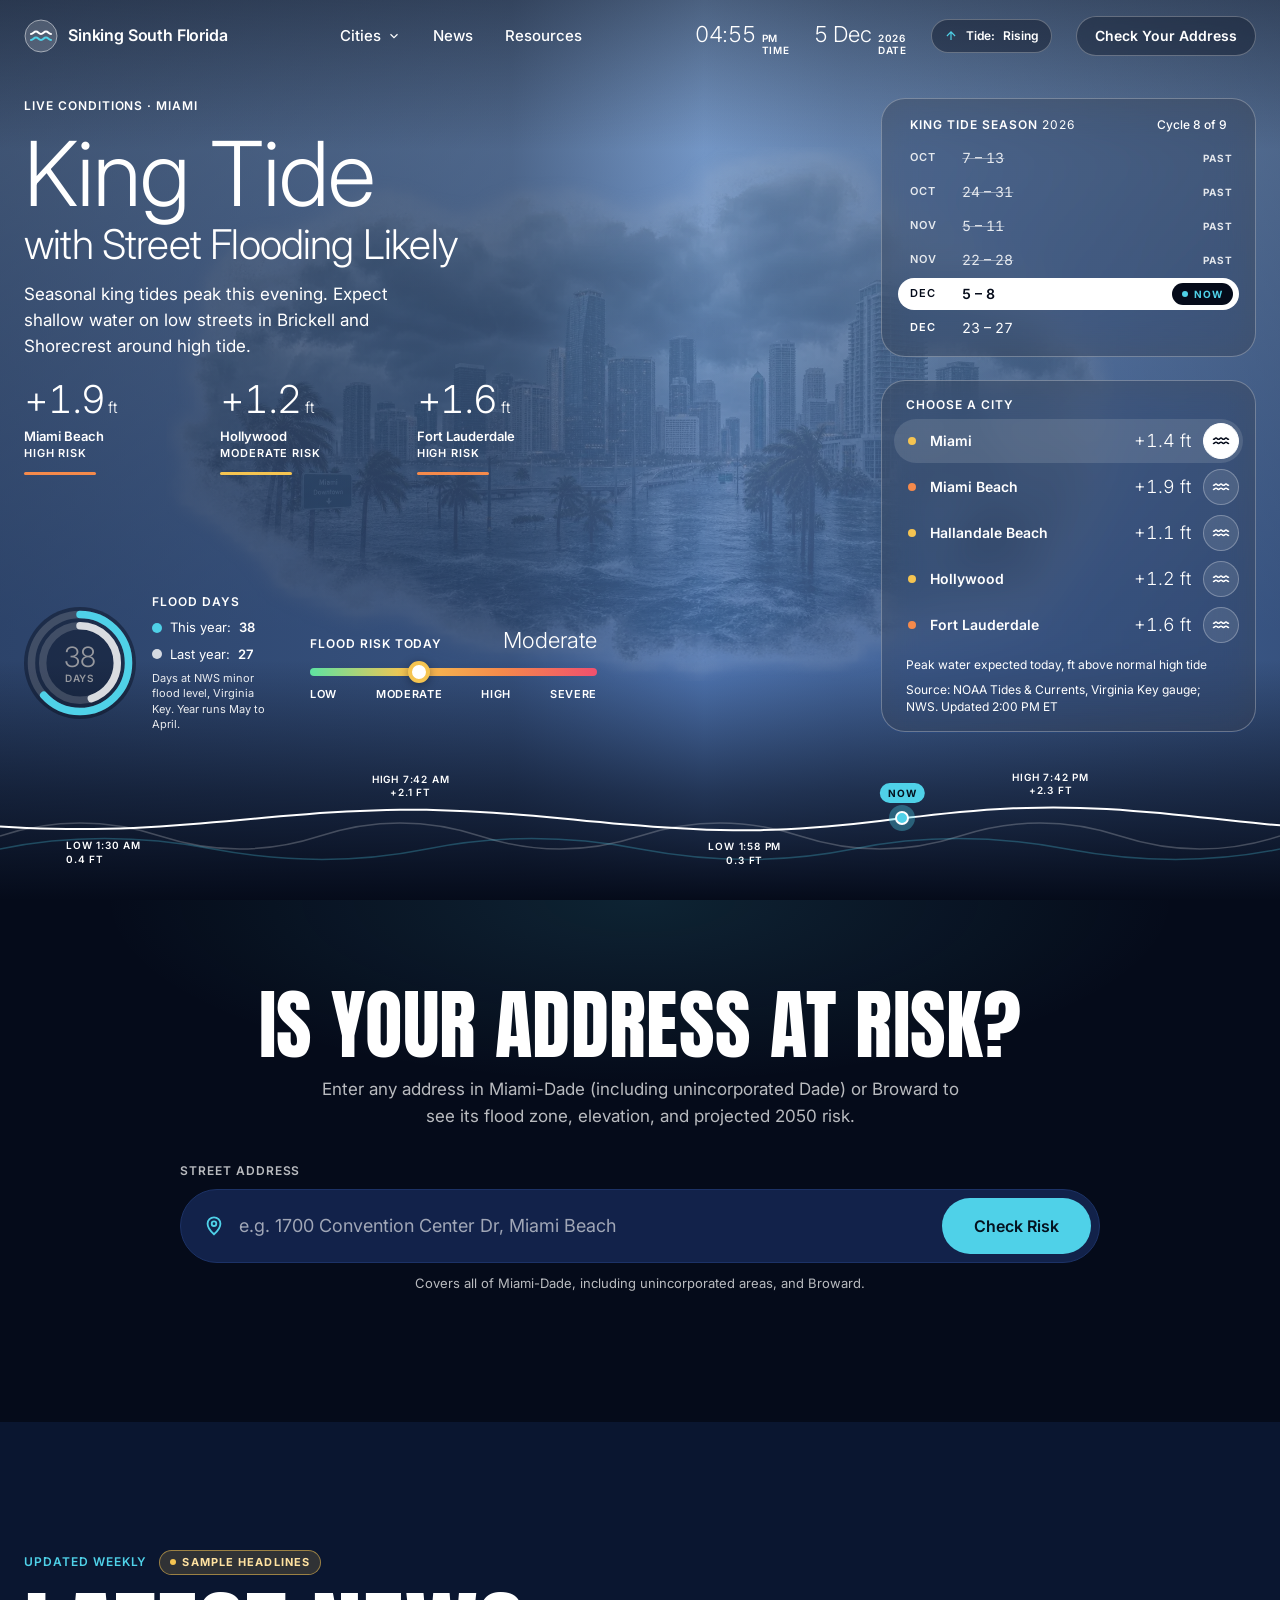
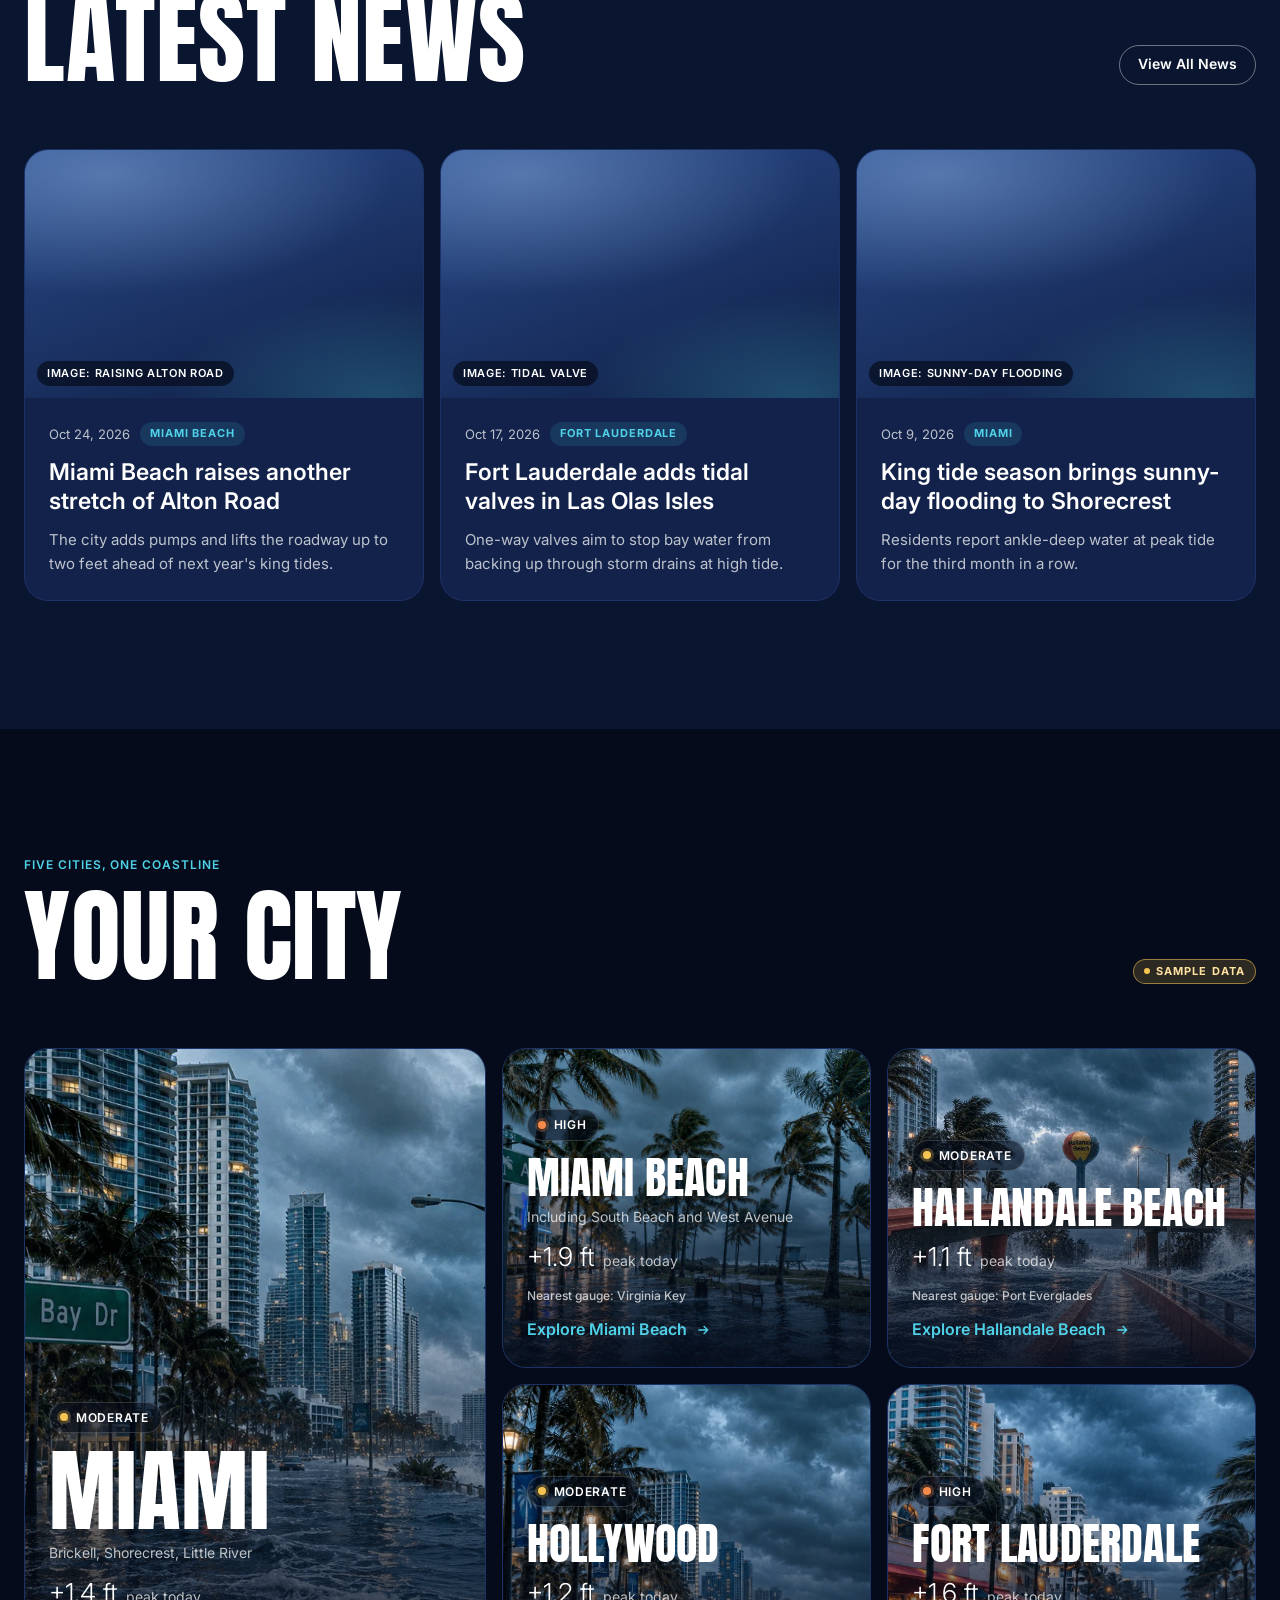
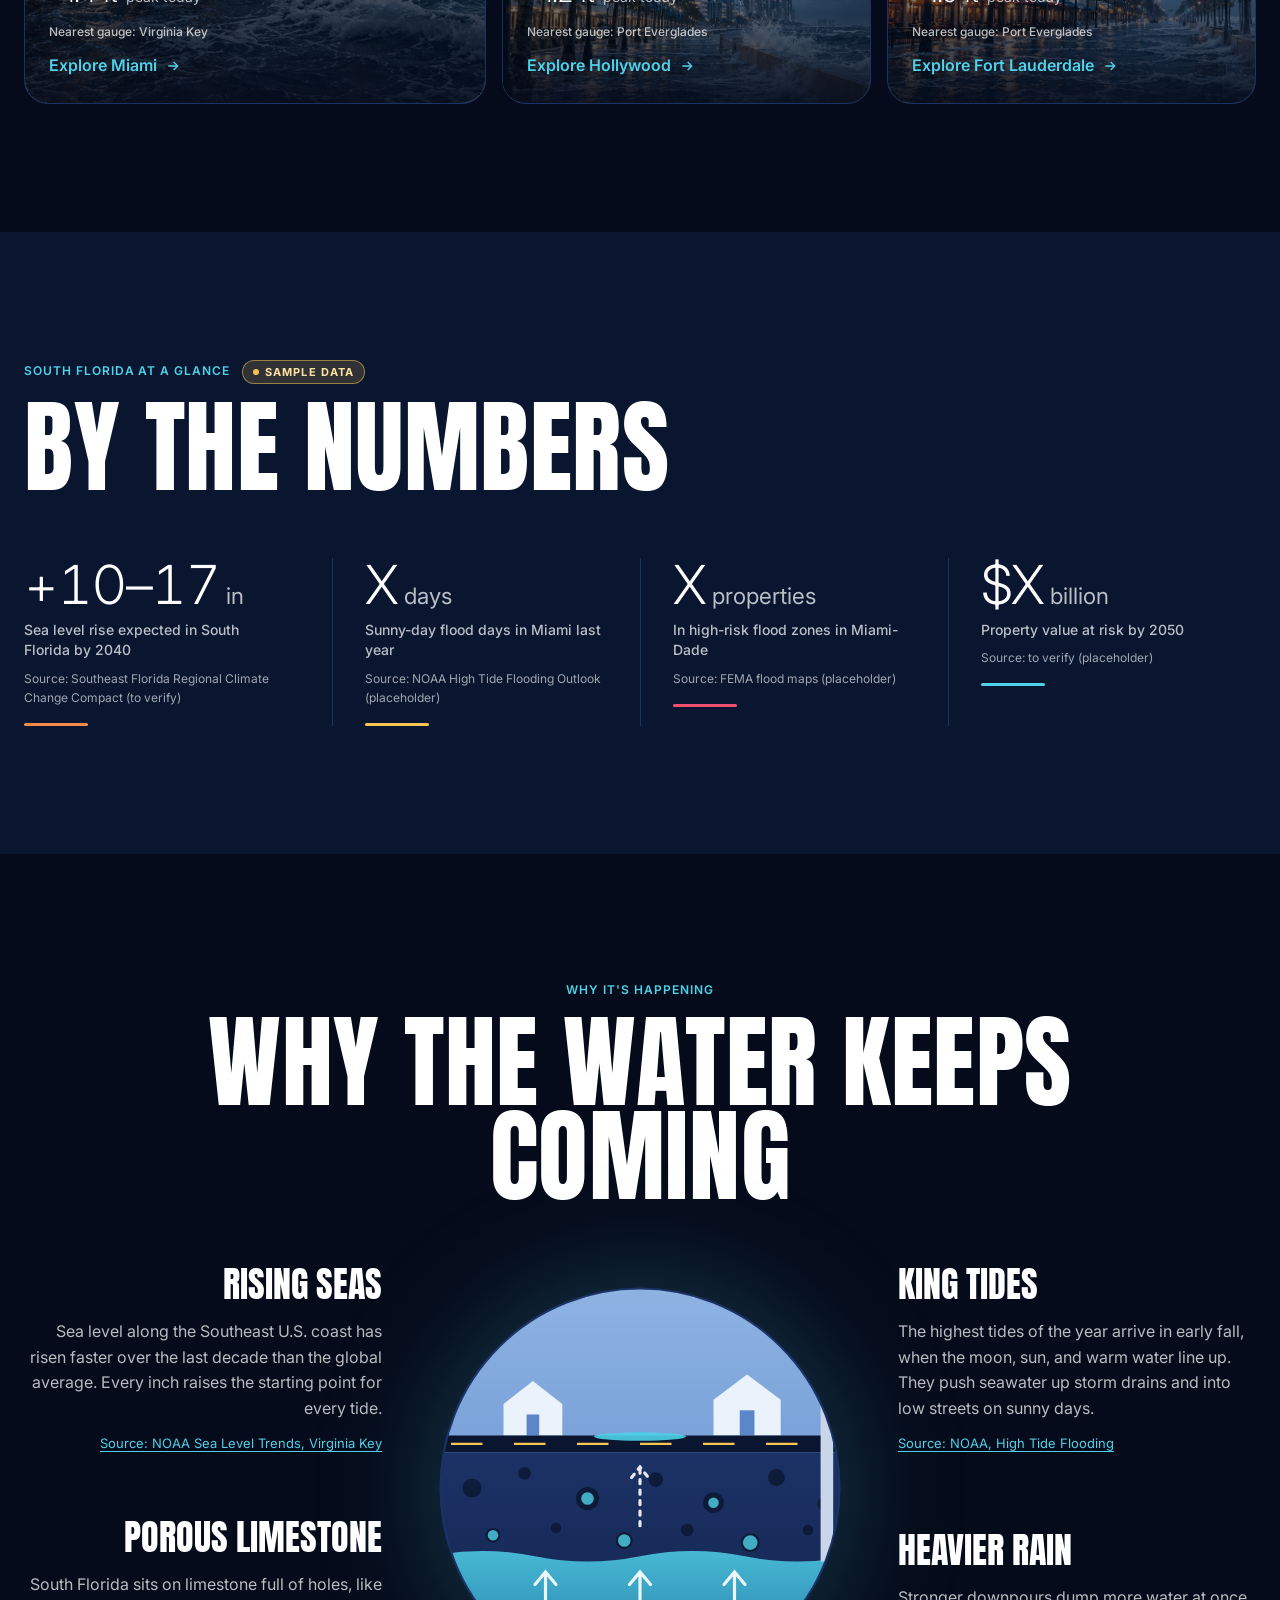
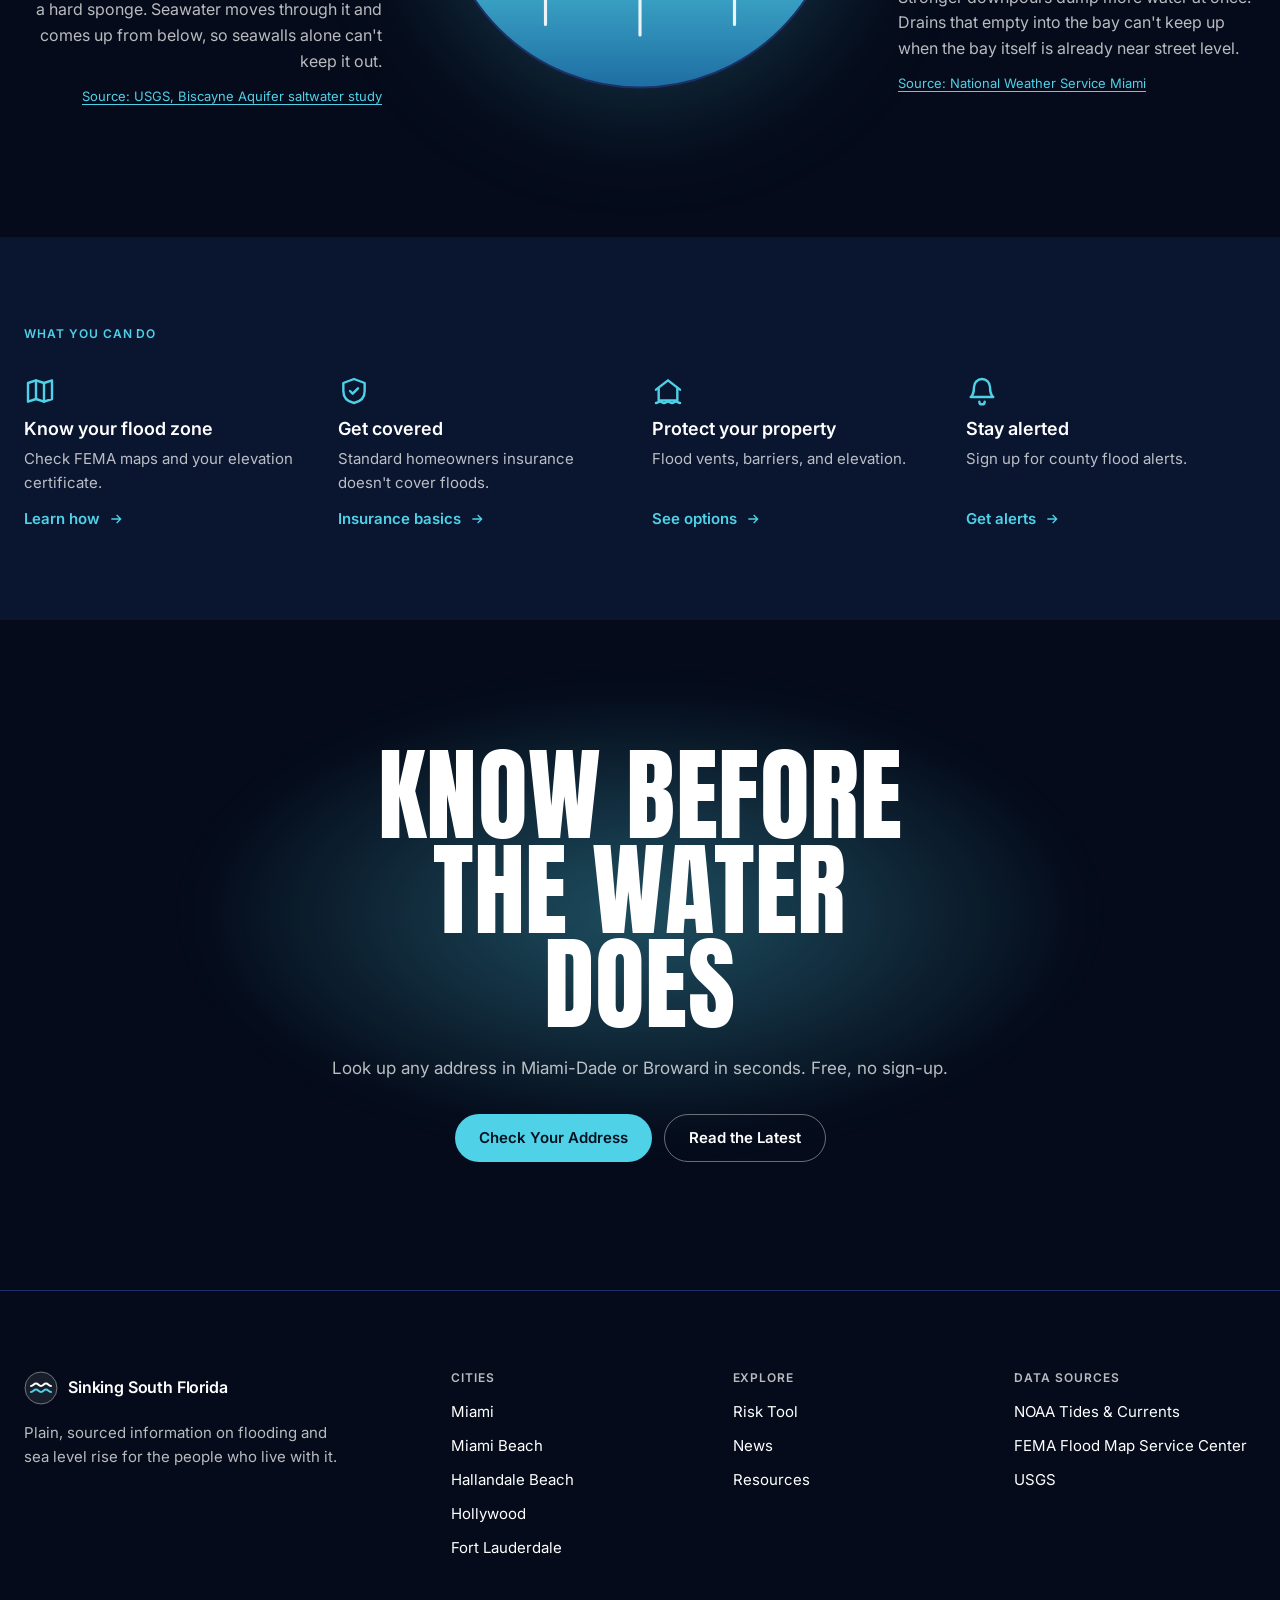
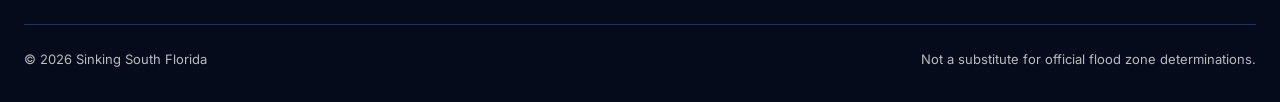
==== commit e72538ef: "Address tool: full Miami-Dade coverage including unincorporated areas - Rewrites 'Unincorporated Dad" ====
--- a/index.html
+++ b/index.html
@@ -338,7 +338,7 @@
     <div class="risk-tool" data-risk-tool>
       <div class="risk-tool__head">
         <h2 class="display" id="risk-title">Is your address at risk?</h2>
-        <p class="lede">Enter any address in Miami-Dade or Broward to see its flood zone, elevation, and projected 2050 risk.</p>
+        <p class="lede">Enter any address in Miami-Dade (including unincorporated Dade) or Broward to see its flood zone, elevation, and projected 2050 risk.</p>
       </div>
 
       <!-- Real form: Enter submits. Without JS it reloads the page and the example result below stays visible. -->
@@ -356,7 +356,7 @@
           <svg viewBox="0 0 24 24" width="18" height="18" fill="none" stroke="currentColor" stroke-width="2" aria-hidden="true"><circle cx="12" cy="12" r="9"/><path d="M12 7v6M12 16.5v.5"/></svg>
           <span>Enter a street address to check its flood risk.</span>
         </p>
-        <p class="risk-tool__note" id="risk-coverage">Covers Miami-Dade and Broward counties only.</p>
+        <p class="risk-tool__note" id="risk-coverage">Covers all of Miami-Dade, including unincorporated areas, and Broward.</p>
       </form>
 
       <!-- Results panel. Without JS this shows a REAL worked example (values
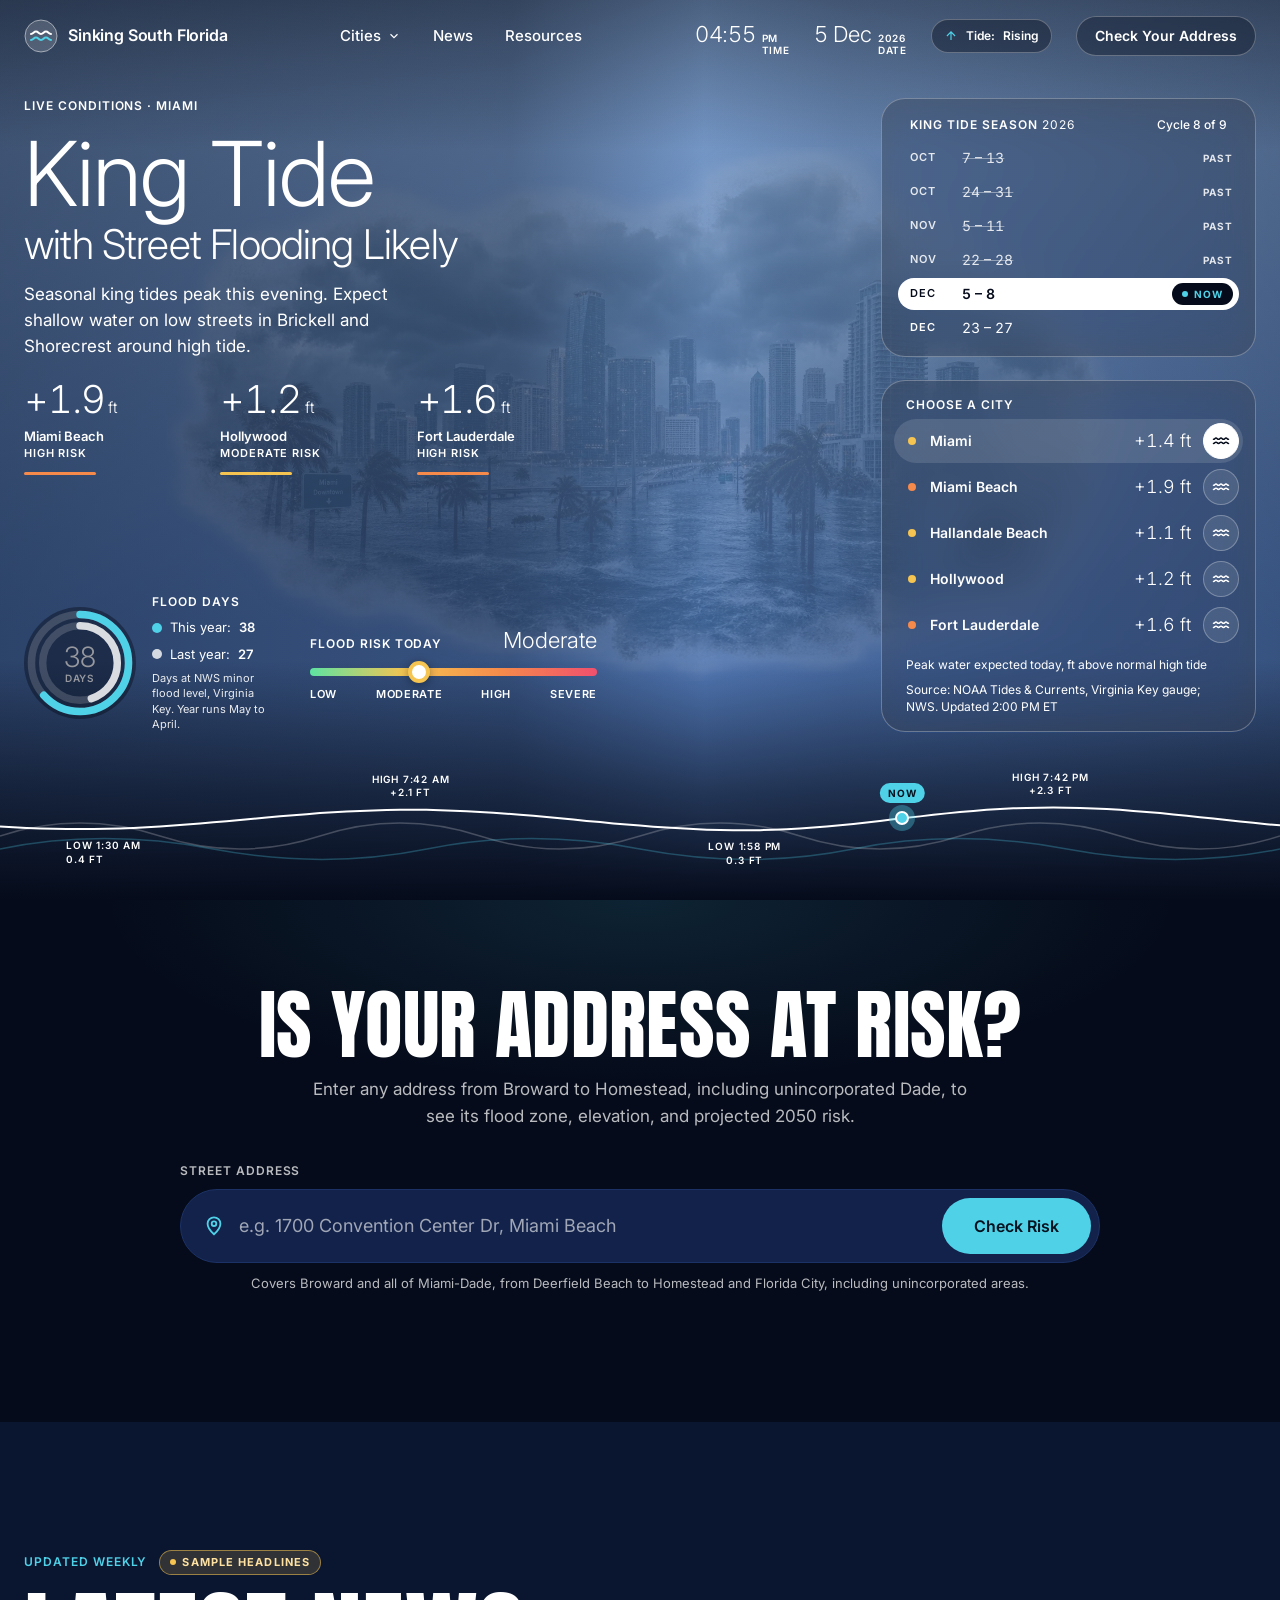
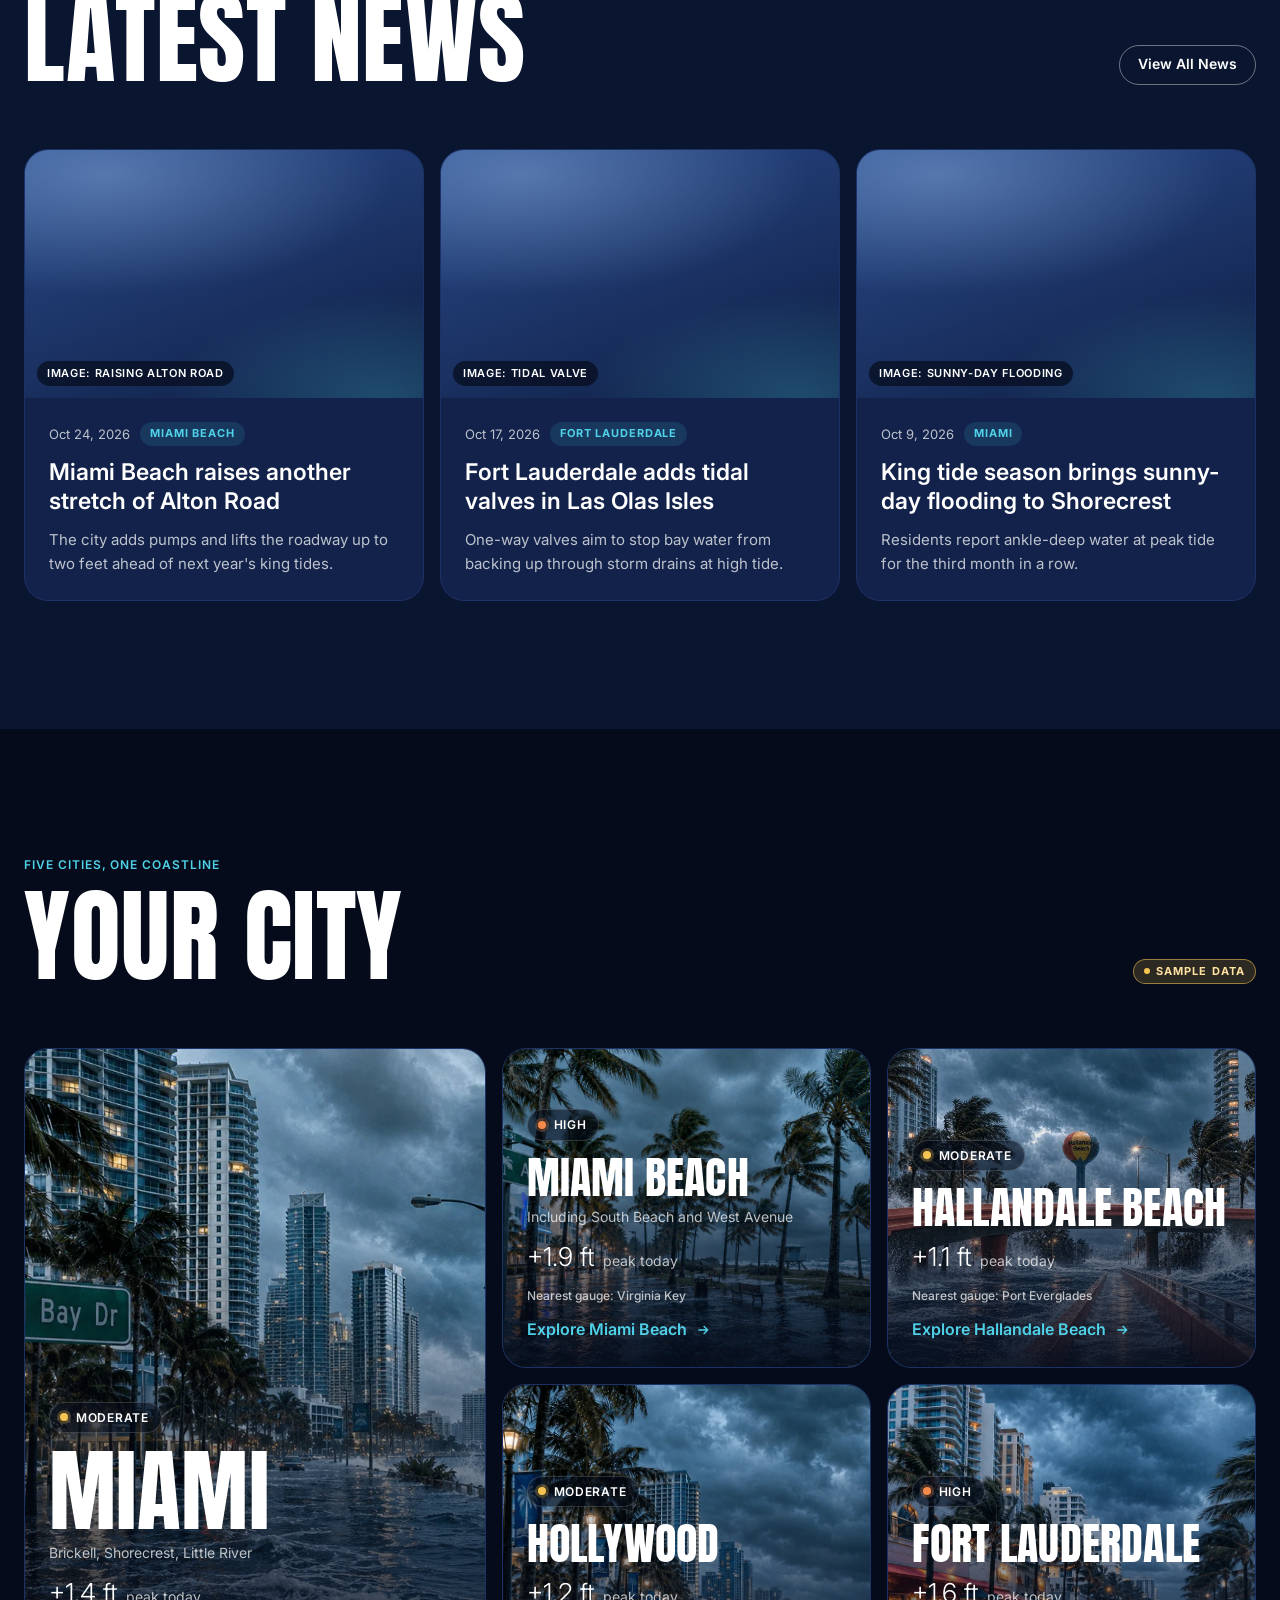
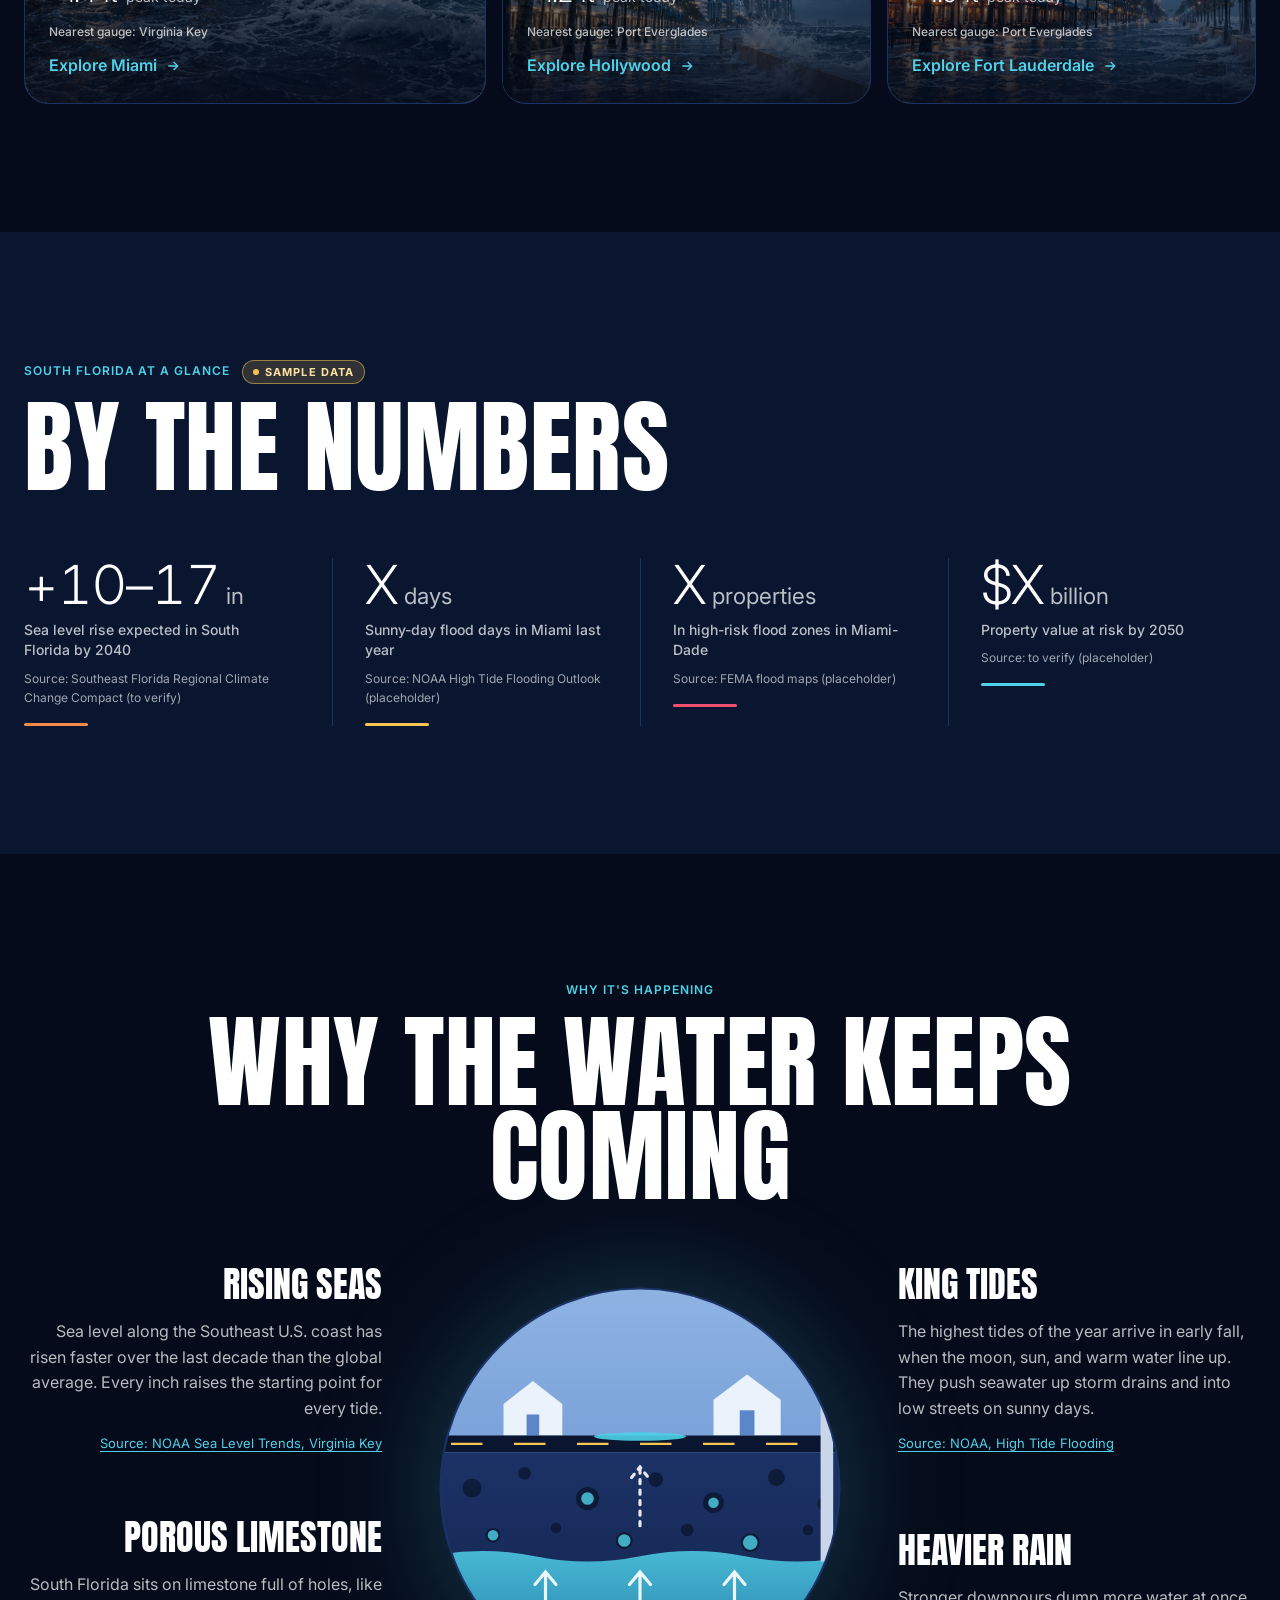
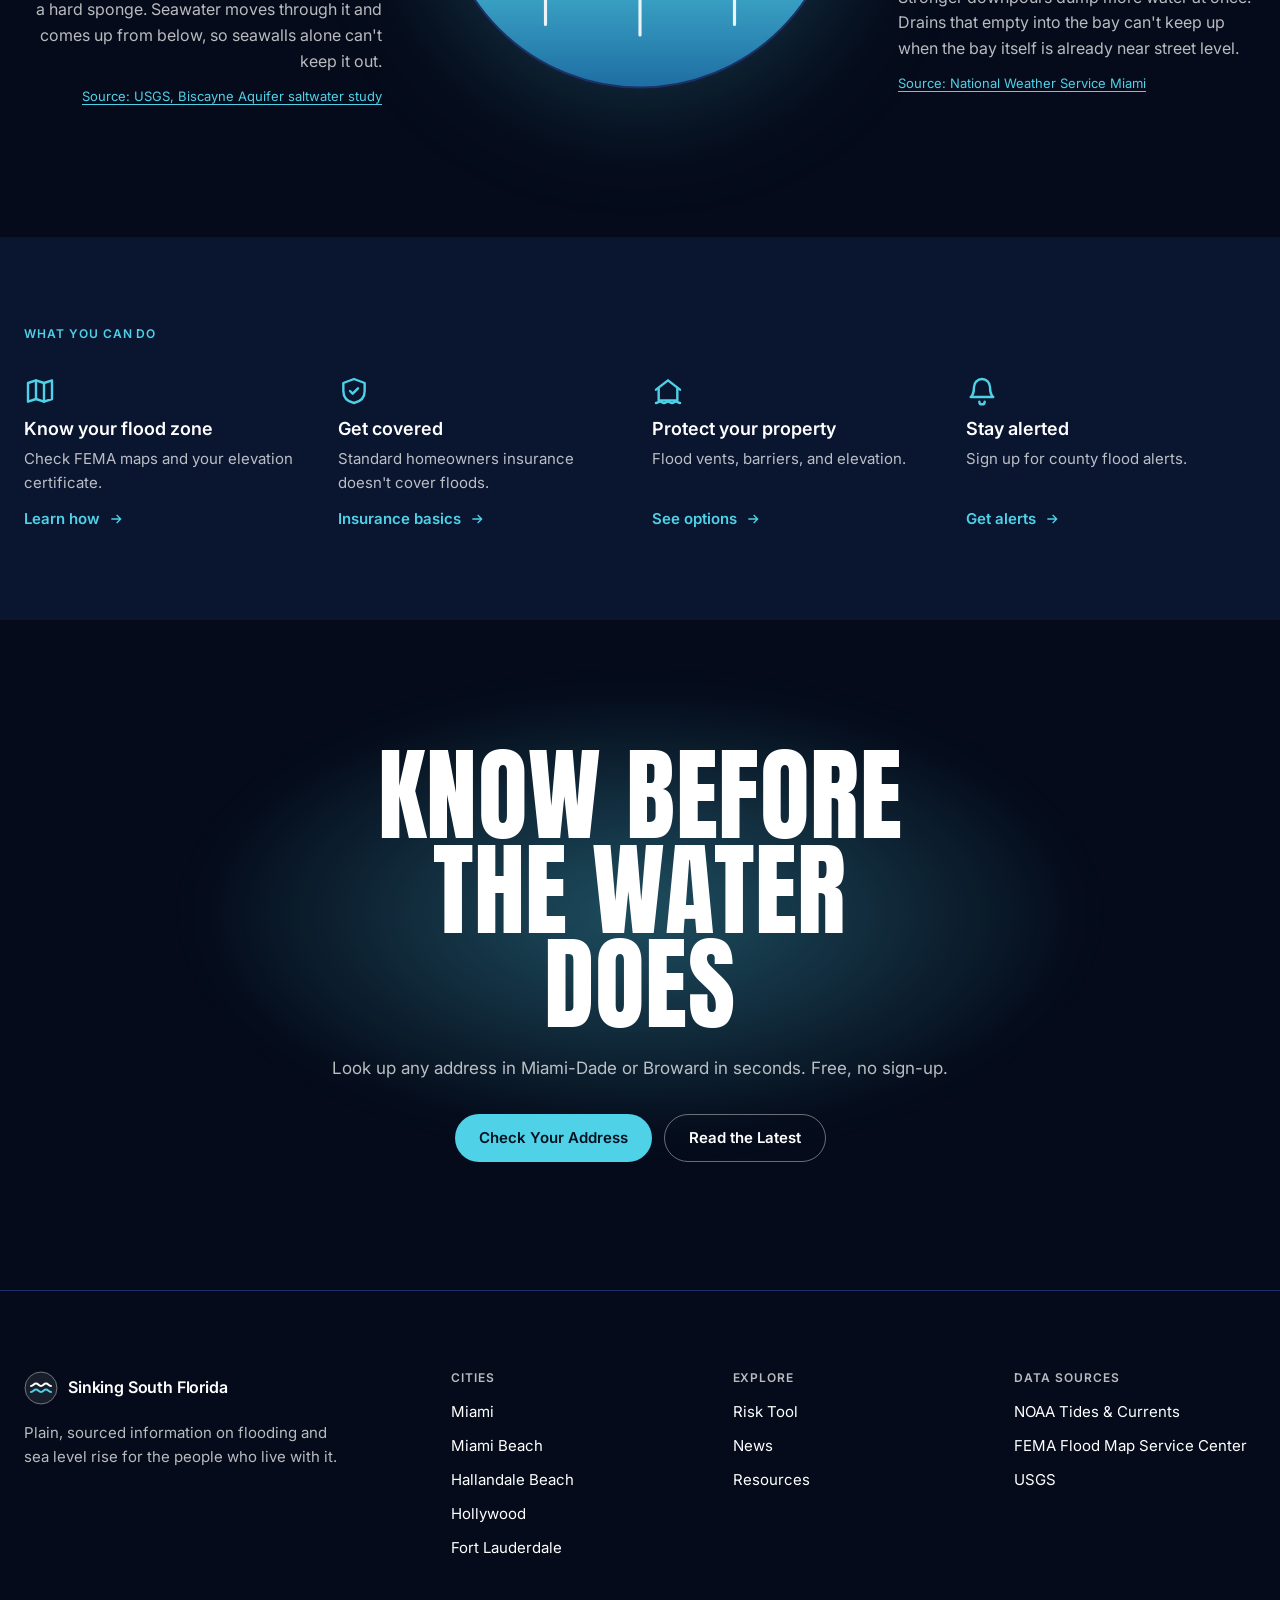
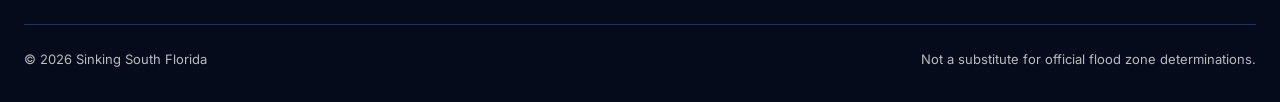
==== commit 3f4972f1: "Address tool: coverage by area, Broward to Homestead - Covered = point inside coverageBox (northern " ====
--- a/index.html
+++ b/index.html
@@ -338,7 +338,7 @@
     <div class="risk-tool" data-risk-tool>
       <div class="risk-tool__head">
         <h2 class="display" id="risk-title">Is your address at risk?</h2>
-        <p class="lede">Enter any address in Miami-Dade (including unincorporated Dade) or Broward to see its flood zone, elevation, and projected 2050 risk.</p>
+        <p class="lede">Enter any address from Broward to Homestead, including unincorporated Dade, to see its flood zone, elevation, and projected 2050 risk.</p>
       </div>
 
       <!-- Real form: Enter submits. Without JS it reloads the page and the example result below stays visible. -->
@@ -356,7 +356,7 @@
           <svg viewBox="0 0 24 24" width="18" height="18" fill="none" stroke="currentColor" stroke-width="2" aria-hidden="true"><circle cx="12" cy="12" r="9"/><path d="M12 7v6M12 16.5v.5"/></svg>
           <span>Enter a street address to check its flood risk.</span>
         </p>
-        <p class="risk-tool__note" id="risk-coverage">Covers all of Miami-Dade, including unincorporated areas, and Broward.</p>
+        <p class="risk-tool__note" id="risk-coverage">Covers Broward and all of Miami-Dade, from Deerfield Beach to Homestead and Florida City, including unincorporated areas.</p>
       </form>
 
       <!-- Results panel. Without JS this shows a REAL worked example (values
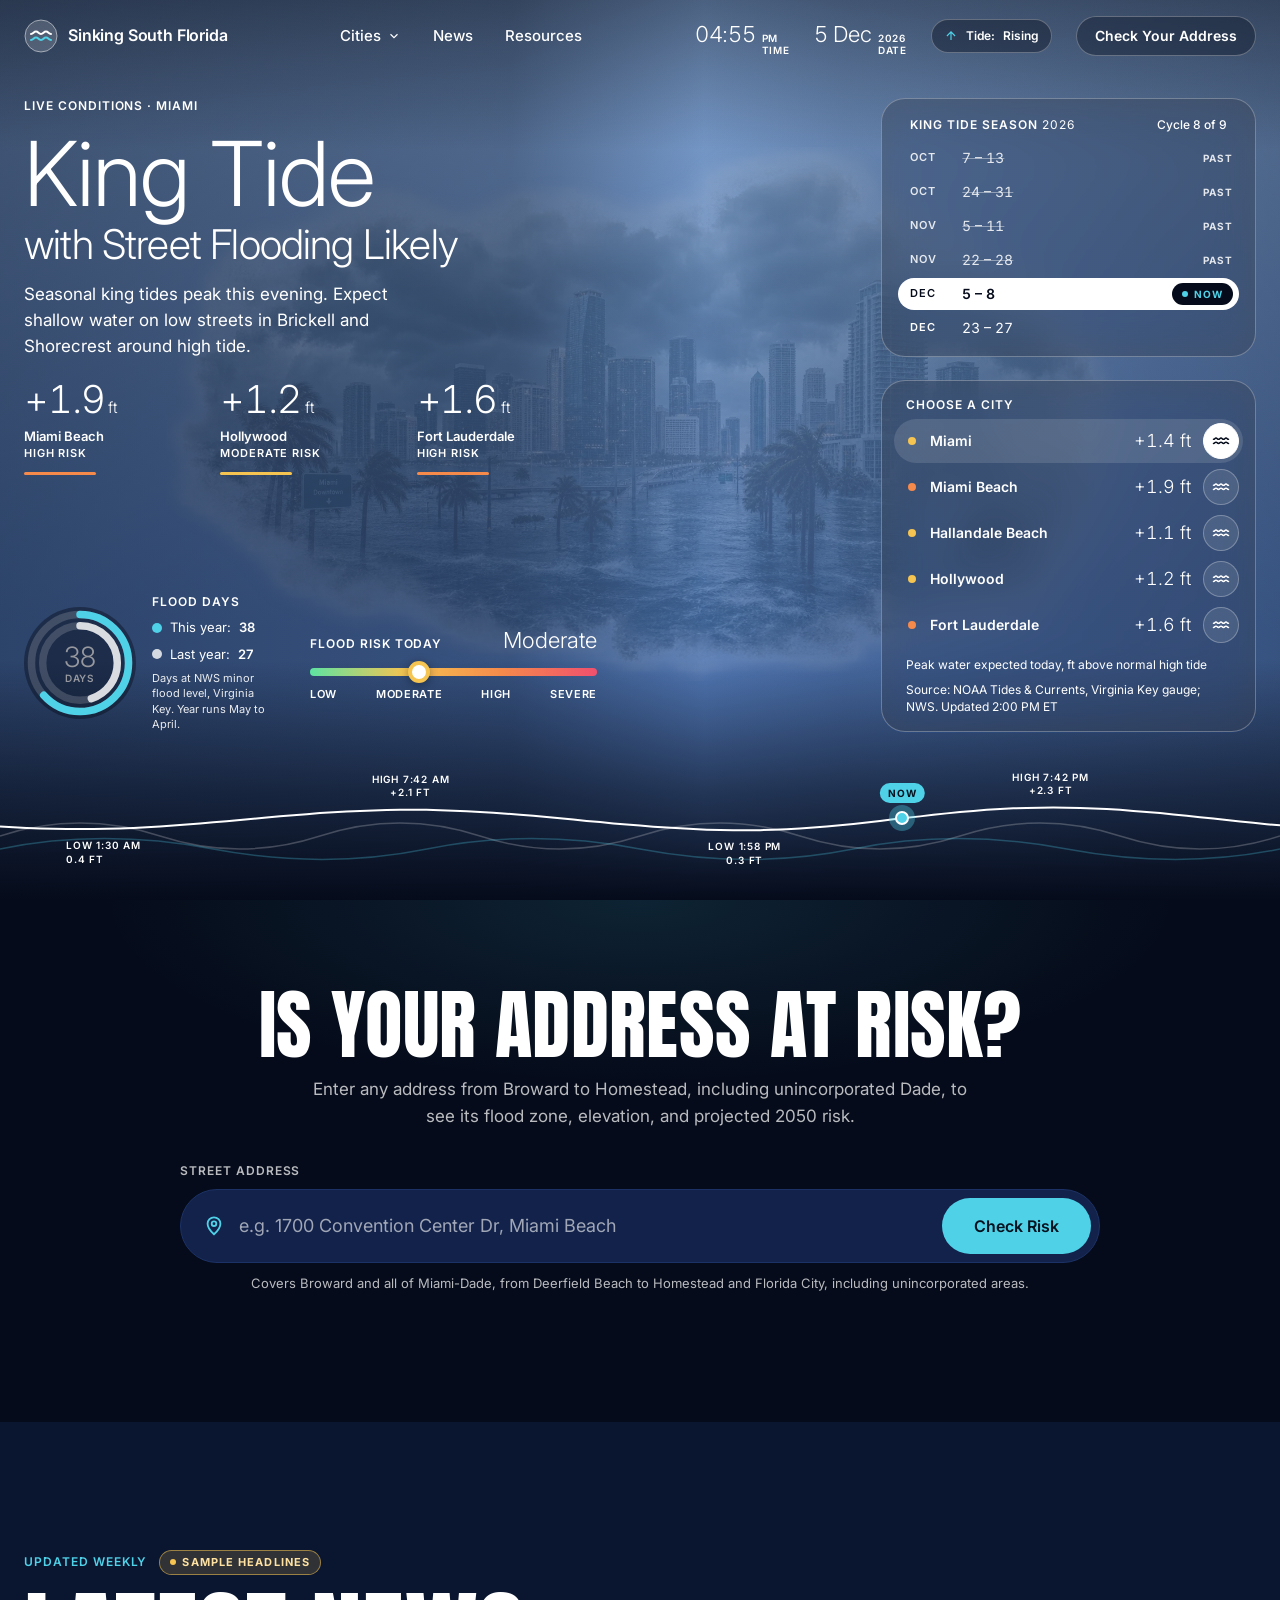
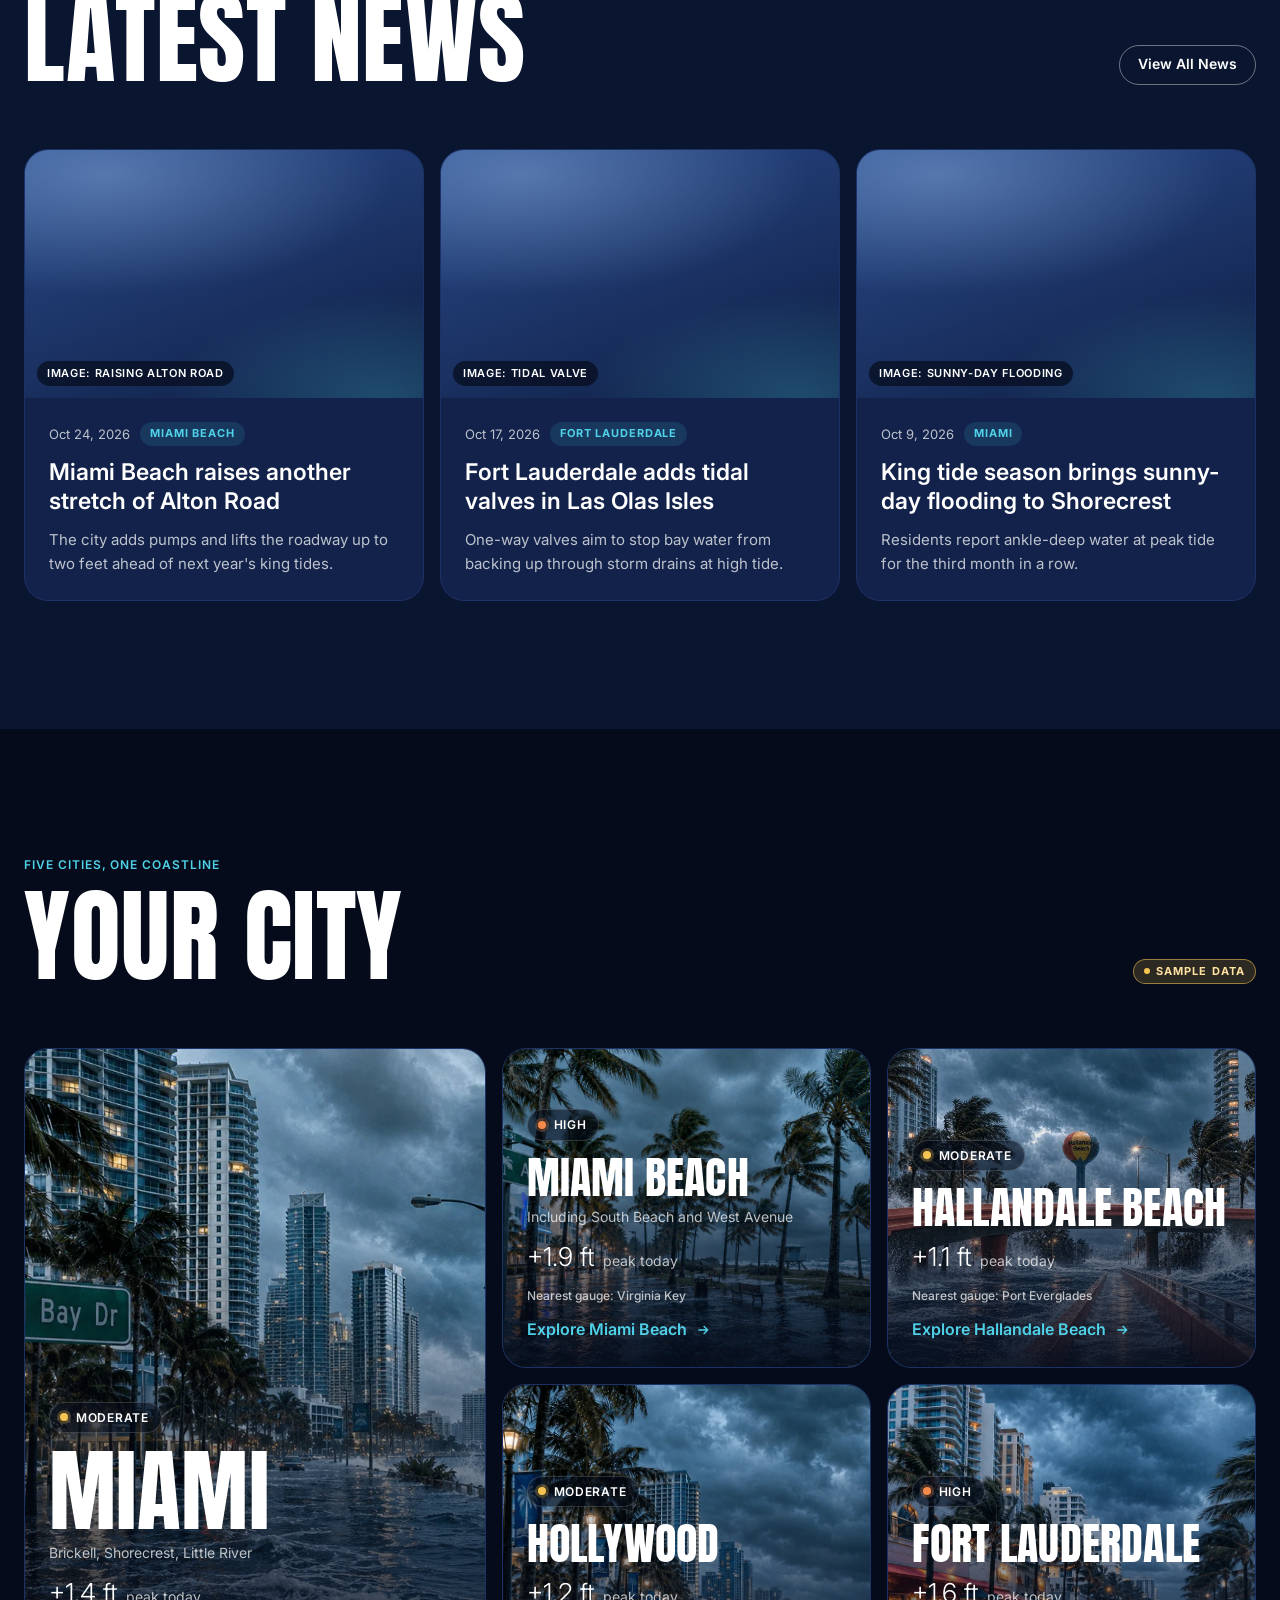
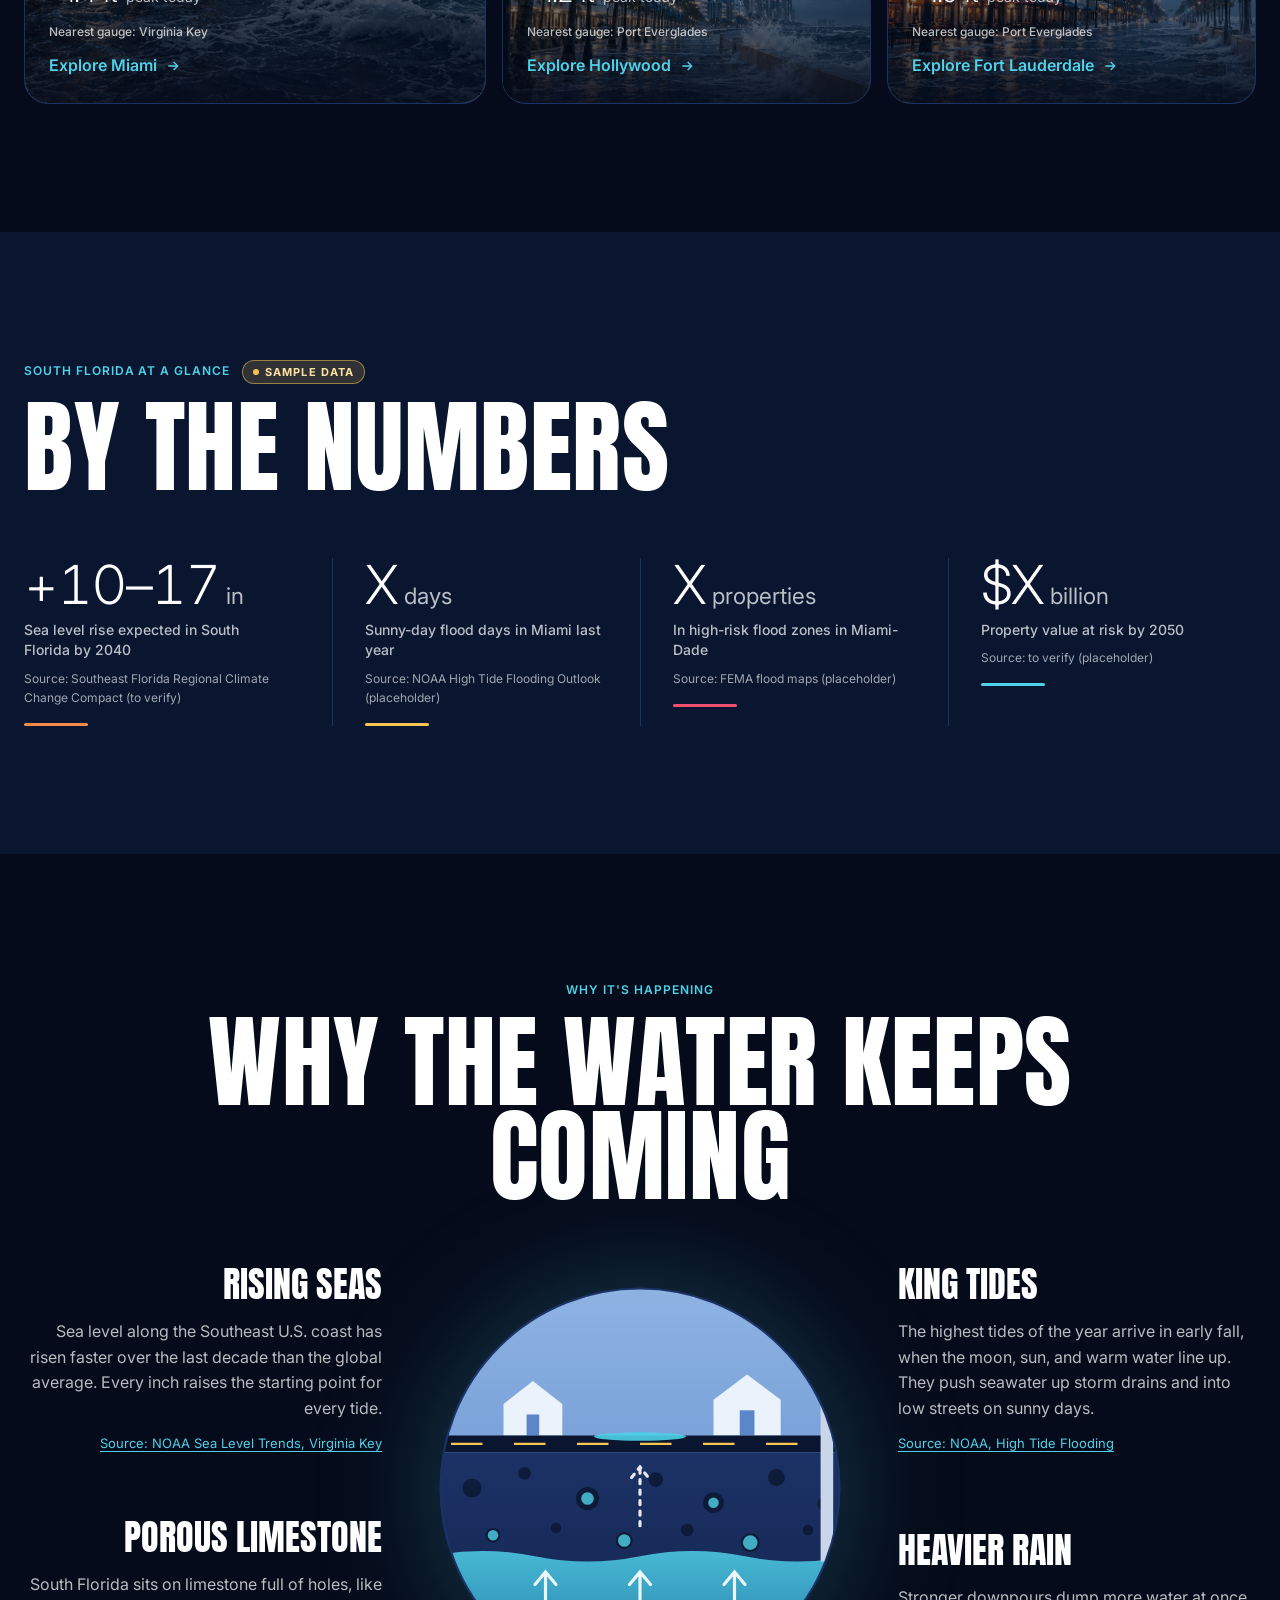
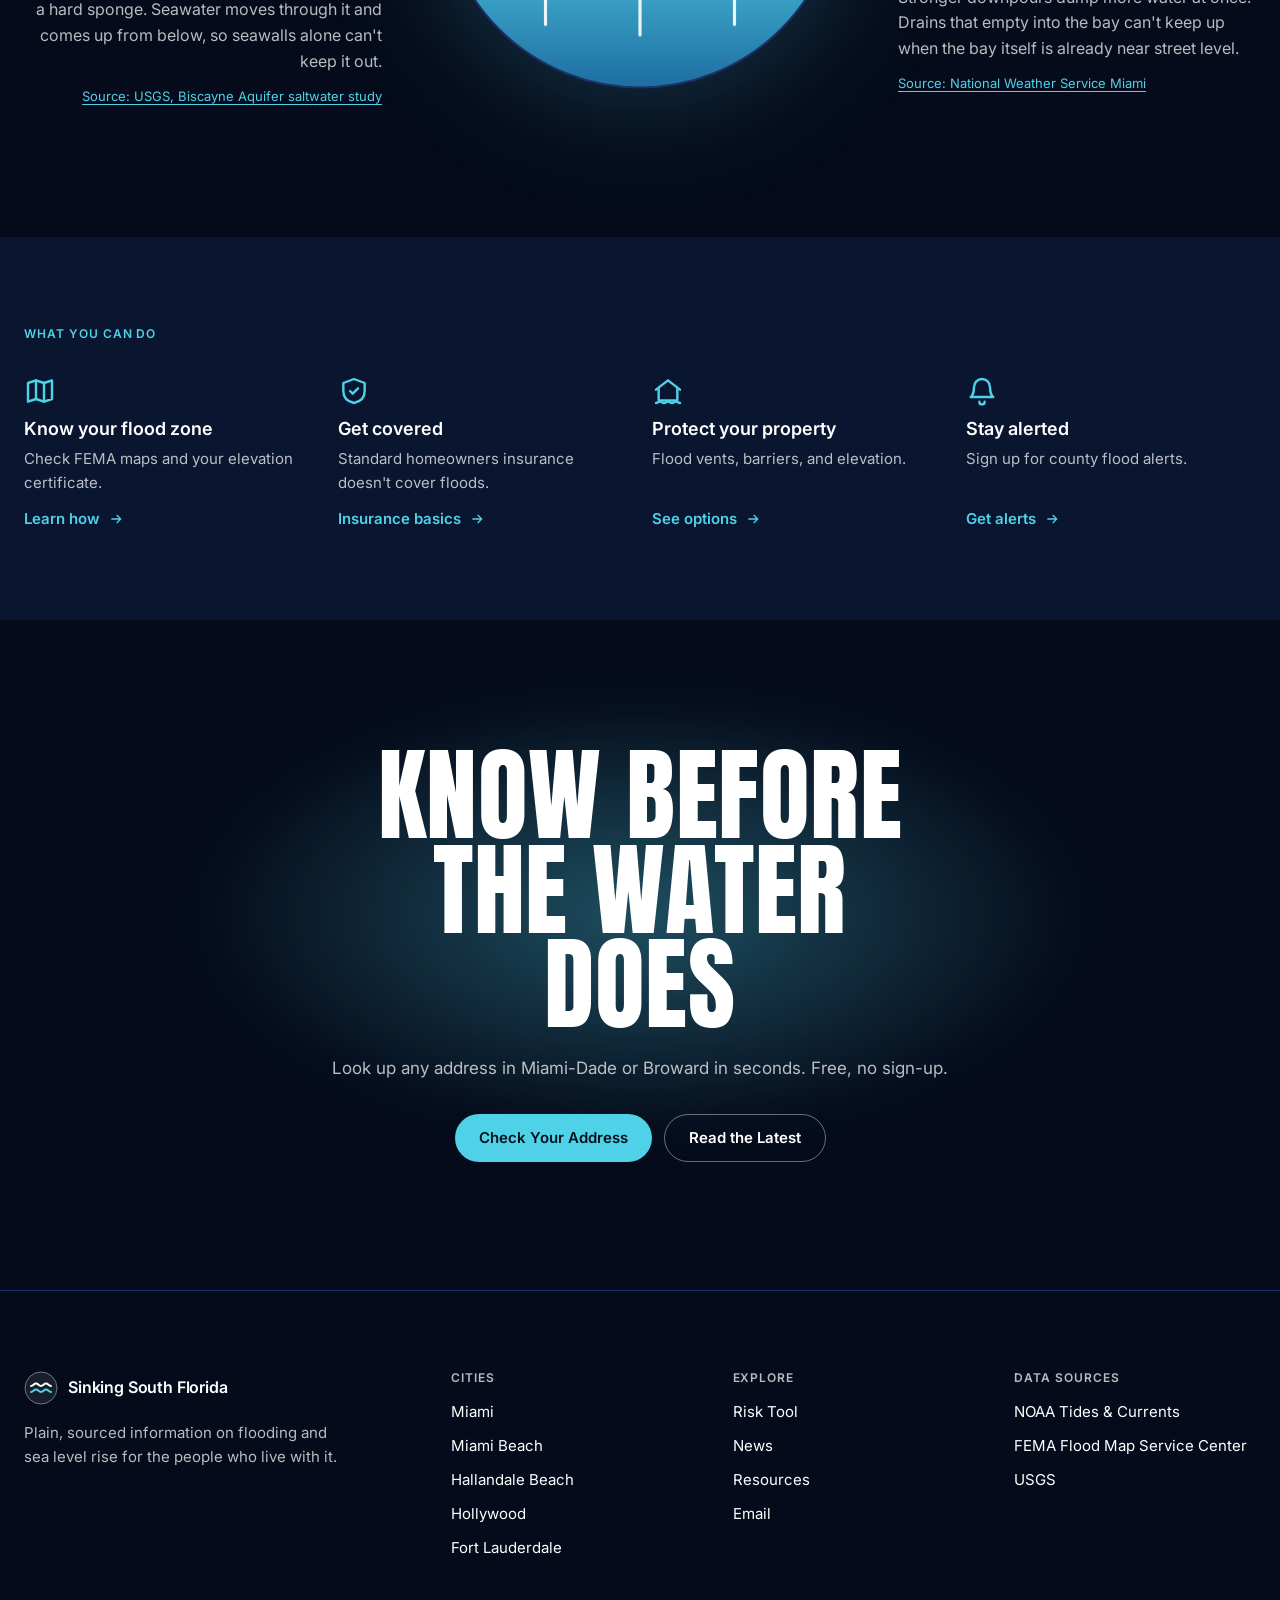
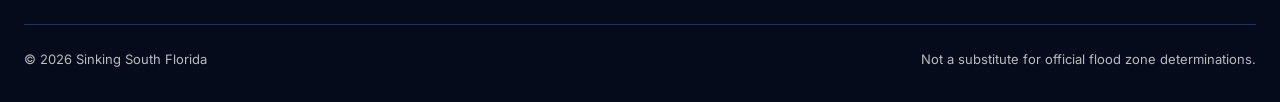
==== commit 8e0db958: "Footer: hidden webmaster email link Co-Authored-By: Claude Opus 5.5 <noreply@anthropic.com> Claude-S" ====
--- a/index.html
+++ b/index.html
@@ -792,6 +792,11 @@
           <li><a href="#check-your-address">Risk Tool</a></li>
           <li><a href="news/">News</a></li>
           <li><a href="resources/">Resources</a></li>
+          <!-- Contact the webmaster. The address is stored reversed in data-mail
+               and assembled by main.js on page load, so spam bots that read
+               the HTML don't see it. Hidden without JS. To change it, edit
+               data-mail (reversed: "user@domain" backwards). -->
+          <li class="js-only"><a href="#" data-mail="moc.liamg@SJProfliaM">Email</a></li>
         </ul>
       </nav>
       <div>
--- a/css/pages.css
+++ b/css/pages.css
@@ -19,6 +19,14 @@
   13. Latest news
   14. What you can do
   15. Final CTA
+   CITY PAGES
+  16. Compact city hero
+  17. Proposed fixes timeline (infographic)
+   INNER PAGES
+  18. Page hero (News, Resources, 404)
+  19. News feed (filters, story list, load more)
+  20. Resources (zones, insurance, checklists, FAQ)
+  21. 404 link grid and article template
    ========================================================================== */
 
 
@@ -127,6 +135,9 @@
 .hero__title { font-weight: 300; letter-spacing: -0.035em; line-height: 0.98; }
 .hero__title-1 { display: block; font-size: var(--fs-hero); }
 .hero__title-2 { display: block; font-size: var(--fs-hero-sub); letter-spacing: -0.02em; margin-top: 0.15em; }
+/* City pages: "Miami Beach Flooding" is longer than "King Tide", so line 1 is smaller */
+.hero__title--city .hero__title-1 { font-size: clamp(44px, 5.4vw, 80px); }
+.hero__title--city .hero__title-2 { font-size: clamp(24px, 2.4vw, 36px); }
 .hero__summary { margin-top: var(--space-2); max-width: 36ch; font-size: var(--fs-body-lg); line-height: 1.55; color: var(--text-primary); }
 
 
@@ -489,3 +500,263 @@
 .final-cta { isolation: isolate; }
 .final-cta .display { max-width: 12ch; }
 .final-cta__buttons { display: flex; flex-wrap: wrap; justify-content: center; gap: 12px; margin-top: var(--space-1); }
+
+
+/* ==========================================================================
+   16. COMPACT CITY HERO (city pages)
+   Shorter than the home hero and about one city only: headline + summary on
+   the left, one glass panel with today's numbers on the right, tide wave
+   along the bottom. .hero--city overrides the home hero's full-screen height.
+   ========================================================================== */
+.hero--city { min-height: 0; padding-top: calc(var(--header-h) + var(--space-2)); padding-bottom: 104px; }
+@media (min-width: 960px) { .hero--city { min-height: 0; display: block; } }
+.hero--city .hero__image { top: 0; height: 100%; }
+.hero--city .tide { height: 96px; bottom: 0; }
+.hero--city + .section { padding-top: clamp(32px, 4vw, 56px); }   /* news starts right under the wave */
+
+.hero-city { display: grid; gap: var(--space-4); align-items: center; }
+@media (min-width: 960px) { .hero-city { grid-template-columns: minmax(0, 1.25fr) minmax(320px, 0.9fr); column-gap: var(--space-6); } }
+.hero-city__head .hero__summary { max-width: 46ch; }
+
+.hero-city__panel { padding: var(--space-3); display: grid; gap: var(--space-3); }
+.hero-city__peak { display: flex; flex-wrap: wrap; align-items: baseline; column-gap: 12px; }
+.hero-city__peak .label { flex-basis: 100%; }
+.hero-city__num { font-weight: 300; font-size: clamp(52px, 5.6vw, 80px); line-height: 1; letter-spacing: -0.04em; }
+.hero-city__unit { font-size: 0.35em; letter-spacing: 0; margin-left: 6px; }
+.hero-city__cap { font-size: 14px; }
+.hero-city__panel .risk-meter { max-width: none; }
+.hero-city__facts { display: grid; grid-template-columns: repeat(2, minmax(0, 1fr)); gap: 12px var(--space-3); margin: 0; }
+.hero-city__facts dt { font-size: 11px; line-height: 1.3; font-weight: 600; letter-spacing: var(--ls-label); text-transform: uppercase; }
+.hero-city__facts dd { margin: 2px 0 0; font-size: 20px; font-weight: 300; }
+.hero-city__vs { font-size: 13px; font-weight: 400; }
+.hero-city__panel .hero__source { padding: 0; }
+
+
+/* ==========================================================================
+   17. PROPOSED FIXES TIMELINE (city pages)
+   Infographic: summary strip, then a vertical line with one card per plan
+   or project, newest first. Desktop alternates left/right; mobile stacks
+   on one side. Each card's bar shows cost relative to the biggest item
+   (square-root scale so small projects stay visible).
+   Status colors: set by data-status on each item.
+   ========================================================================== */
+.fixes__summary {
+  display: grid; grid-template-columns: repeat(2, minmax(0, 1fr)); gap: var(--space-2);
+  margin-bottom: var(--space-6);
+}
+@media (min-width: 960px) { .fixes__summary { grid-template-columns: repeat(4, minmax(0, 1fr)); } }
+.fixes__sum { padding: var(--space-2) var(--space-3); border-radius: var(--radius-md); background: var(--navy-700); border: 1px solid var(--navy-600); }
+.fixes__sum-num { font-size: var(--fs-number-md); font-weight: 300; line-height: 1.1; }
+.fixes__sum-label { font-size: 13px; color: var(--text-secondary); margin-top: 4px; }
+
+.timeline { position: relative; list-style: none; padding: 0; display: grid; gap: var(--space-4); }
+.timeline::before { /* the spine */
+  content: ""; position: absolute; top: 0; bottom: 0; left: 15px; width: 2px;
+  background: linear-gradient(180deg, var(--tide-aqua), var(--navy-600));
+}
+.tl { --st: var(--tide-aqua); position: relative; padding-left: 48px; }
+.tl[data-status="in-design"]   { --st: var(--risk-moderate); }
+.tl[data-status="in-progress"] { --st: var(--risk-high); }
+.tl[data-status="completed"]   { --st: var(--risk-low); }
+.tl[data-status="revised"], .tl[data-status="on-hold"] { --st: rgba(255, 255, 255, 0.55); }
+
+/* Year bubble on the spine */
+.tl__year {
+  position: absolute; left: 0; top: 18px; width: 32px; height: 32px; border-radius: 50%;
+  display: grid; place-items: center;
+  background: var(--navy-900); border: 2px solid var(--st);
+  font-size: 0; /* year text shows in the card on mobile */
+}
+.tl__year::after { content: ""; width: 10px; height: 10px; border-radius: 50%; background: var(--st); }
+
+.tl__card {
+  background: var(--navy-700); border: 1px solid var(--navy-600); border-radius: var(--radius-lg);
+  padding: var(--space-3); display: grid; gap: 12px;
+  border-top: 3px solid var(--st);
+}
+.tl__top { display: flex; flex-wrap: wrap; align-items: center; justify-content: space-between; gap: 8px 16px; }
+.tl__when { font-size: 12px; font-weight: 600; letter-spacing: var(--ls-label); text-transform: uppercase; color: var(--text-secondary); }
+.tl__status {
+  display: inline-flex; align-items: center; gap: 8px; padding: 4px 12px; border-radius: var(--radius-pill);
+  font-size: 11px; font-weight: 700; letter-spacing: 0.08em; text-transform: uppercase;
+  background: rgba(5, 11, 26, 0.6); border: 1px solid var(--st); color: var(--text-primary);
+}
+.tl__status::before { content: ""; width: 8px; height: 8px; border-radius: 50%; background: var(--st); }
+.tl__title { font-size: var(--fs-h3); font-weight: 600; line-height: 1.25; }
+.tl__cost { display: grid; gap: 6px; }
+.tl__cost-num { font-size: clamp(36px, 4vw, 52px); font-weight: 300; line-height: 1; letter-spacing: -0.02em; }
+.tl__cost-num--none { font-size: 15px; font-weight: 500; color: var(--text-muted); }   /* no published cost */
+.tl[data-status="revised"] .tl__cost-num { text-decoration: line-through; text-decoration-thickness: 2px; color: var(--text-secondary); }
+.tl__bar { height: 8px; border-radius: 4px; background: rgba(255, 255, 255, 0.08); overflow: hidden; }
+.tl__bar span { display: block; height: 100%; border-radius: 4px; background: var(--st); }
+.tl__bar-label { font-size: 11px; color: var(--text-secondary); }
+.tl__summary { color: var(--text-secondary); }
+.tl__outcome { padding: 12px 14px; border-radius: var(--radius-sm); background: rgba(5, 11, 26, 0.45); font-size: 15px; }
+.tl__outcome strong { display: block; font-size: 11px; letter-spacing: var(--ls-label); text-transform: uppercase; color: var(--tide-aqua); margin-bottom: 4px; }
+.tl__sources { font-size: 13px; color: var(--text-secondary); }
+.tl__sources a { color: var(--tide-aqua); }
+.fixes__note { margin-top: var(--space-4); font-size: 13px; color: var(--text-secondary); }
+
+/* Desktop: spine in the middle, cards alternate sides, year shown on the spine */
+@media (min-width: 960px) {
+  .timeline { gap: var(--space-2); }
+  .timeline::before { left: 50%; transform: translateX(-1px); }
+  .tl { padding-left: 0; width: calc(50% - 56px); }
+  .tl:nth-child(odd)  { justify-self: start; }
+  .tl:nth-child(even) { justify-self: end; }
+  .tl__year {
+    width: auto; height: auto; padding: 6px 12px; border-radius: var(--radius-pill);
+    font-size: 14px; font-weight: 700; color: var(--text-primary); top: 22px;
+  }
+  .tl__year::after { display: none; }
+  .tl:nth-child(odd)  .tl__year { left: calc(100% + 56px); transform: translateX(-50%); }
+  .tl:nth-child(even) .tl__year { left: -56px; transform: translateX(-50%); }
+  /* connector from card to spine */
+  .tl::after { content: ""; position: absolute; top: 37px; width: 40px; height: 2px; background: var(--st); }
+  .tl:nth-child(odd)::after  { left: 100%; }
+  .tl:nth-child(even)::after { right: 100%; }
+}
+
+
+
+/* ==========================================================================
+   18. PAGE HERO (News, Resources, 404)
+   Short version of the home hero: same sky, photo, scrims and navy fade
+   (sections 1 above), no data. Change padding to make it taller or shorter.
+   ========================================================================== */
+.hero--page { padding-bottom: clamp(96px, 12vw, 160px); }
+.hero--page .hero__image { opacity: 22%; }
+.hero-page { display: flex; flex-direction: column; gap: var(--space-2); padding-top: var(--space-4); }
+.hero-page__title { font-weight: 300; font-size: clamp(44px, 6vw, 88px); letter-spacing: -0.035em; line-height: 1; max-width: 16ch; }
+.hero-page__lede { font-size: var(--fs-body-lg); color: var(--text-primary); max-width: 58ch; opacity: 0.9; }
+.hero-page__actions { display: flex; flex-wrap: wrap; gap: 12px; margin-top: var(--space-1); }
+
+/* Breadcrumb above the h1: Home / News */
+.crumbs { display: flex; gap: 10px; align-items: center; color: var(--text-primary); }
+.crumbs a { color: var(--text-primary); opacity: 0.8; text-decoration: none; }
+.crumbs a:hover { opacity: 1; text-decoration: underline; }
+.crumbs [aria-hidden] { opacity: 0.5; }
+
+/* "On this page" chips (Resources) */
+.jump { display: flex; flex-wrap: wrap; gap: 8px; margin-top: var(--space-2); }
+.city-chip--plain::before { display: none; }          /* chip without the risk dot */
+a.city-chip { text-decoration: none; }
+a.city-chip:hover { border-color: var(--tide-aqua); }
+.hero--page + .section { padding-top: clamp(32px, 4vw, 56px); }
+
+
+/* ==========================================================================
+   19. NEWS FEED (news/index.html)
+   Text cards, 3 columns on desktop. js/news.js filters by city (chips) and
+   shows 12 at a time; .is-hidden hides cards it filters out.
+   ========================================================================== */
+.news-filter { display: flex; flex-wrap: wrap; gap: 8px; margin-bottom: var(--space-2); }
+.news-filter .city-chip { cursor: pointer; }
+.news-filter .city-chip:hover { border-color: var(--tide-aqua); }
+.news-filter .count { opacity: 0.6; font-weight: 500; }
+.news-feed__count { color: var(--text-secondary); font-size: var(--fs-small); margin-bottom: var(--space-3); }
+
+.news-list { display: grid; gap: var(--space-2); grid-template-columns: minmax(0, 1fr); }
+@media (min-width: 640px) { .news-list { grid-template-columns: repeat(2, minmax(0, 1fr)); } }
+@media (min-width: 960px) { .news-list { grid-template-columns: repeat(3, minmax(0, 1fr)); } }
+.news-list .card { border-top: 3px solid var(--tide-aqua); }
+.news-list .card__body { gap: 10px; }
+.news-list .card__title { font-size: clamp(18px, 1.4vw, 21px); }
+.news-list > li.is-hidden { display: none; }
+
+.news-feed__more { display: flex; justify-content: center; margin-top: var(--space-5); }
+.news-feed__note { margin-top: var(--space-5); color: var(--text-muted); font-size: 13px; max-width: 70ch; }
+
+
+/* ==========================================================================
+   20. RESOURCES (resources/index.html)
+   ========================================================================== */
+.res__intro { margin-bottom: var(--space-5); }
+.res__source { margin-top: var(--space-2); font-size: 12px; color: var(--text-muted); }
+.res__source a { color: var(--text-secondary); }
+.res__h3 { font-size: var(--fs-h3); font-weight: 600; line-height: 1.25; margin-bottom: var(--space-2); }
+.res p + p { margin-top: var(--space-2); }
+
+/* Zone cards: big zone code, risk chip (color + text), plain explanation */
+.zones { display: grid; gap: var(--space-2); grid-template-columns: minmax(0, 1fr); }
+@media (min-width: 640px) { .zones { grid-template-columns: repeat(2, minmax(0, 1fr)); } }
+@media (min-width: 960px) { .zones { grid-template-columns: repeat(3, minmax(0, 1fr)); } }
+.zone { display: flex; flex-direction: column; align-items: flex-start; gap: 12px; padding: var(--space-3);
+  background: var(--navy-700); border: 1px solid var(--navy-600); border-radius: var(--radius-md); }
+.zone__code { font-weight: 300; font-size: clamp(40px, 4vw, 56px); line-height: 1; letter-spacing: -0.02em; }
+.zone__code span { font-size: 0.4em; font-weight: 500; color: var(--text-secondary); letter-spacing: 0; }
+.zone__text { color: var(--text-secondary); font-size: 15px; }
+
+/* Two blocks side by side on desktop */
+.res__split { display: grid; gap: var(--space-3); margin-top: var(--space-6); }
+@media (min-width: 960px) { .res__split { grid-template-columns: repeat(2, minmax(0, 1fr)); } }
+.res__block { padding: var(--space-4) 0; }
+.glass-dark { padding: var(--space-4); background: rgba(18, 34, 74, 0.6); border: 1px solid var(--navy-600); border-radius: var(--radius-lg); }
+.res__block a, .zone a, .checks a { color: var(--tide-aqua); }
+
+/* Numbered steps */
+.steps { counter-reset: step; display: grid; gap: var(--space-2); }
+.steps > li { counter-increment: step; position: relative; padding-left: 44px; color: var(--text-secondary); }
+.steps > li strong { color: var(--text-primary); }
+.steps > li::before { content: counter(step); position: absolute; left: 0; top: -2px; width: 30px; height: 30px; border-radius: 50%;
+  display: grid; place-items: center; font-size: 13px; font-weight: 600; color: var(--navy-900); background: var(--tide-aqua); }
+
+/* Check lists */
+.checks { display: grid; gap: 12px; }
+.checks > li { position: relative; padding-left: 28px; color: var(--text-secondary); }
+.checks > li strong { color: var(--text-primary); }
+.checks > li::before { content: ""; position: absolute; left: 2px; top: 0.45em; width: 12px; height: 7px;
+  border-left: 2px solid var(--tide-aqua); border-bottom: 2px solid var(--tide-aqua); transform: rotate(-45deg); }
+@media (min-width: 960px) { .checks--2col { grid-template-columns: repeat(2, minmax(0, 1fr)); column-gap: var(--space-5); } }
+
+/* Insurance */
+.res__stats { margin-bottom: 0; }
+.res__cards { display: grid; gap: var(--space-2); margin-top: var(--space-6); }
+@media (min-width: 960px) { .res__cards { grid-template-columns: repeat(3, minmax(0, 1fr)); } }
+.res__card { padding: var(--space-3); background: var(--navy-700); border: 1px solid var(--navy-600); border-radius: var(--radius-md); }
+.res__card p { color: var(--text-secondary); font-size: 15px; }
+.res__citizens { margin-top: var(--space-3); }
+.res__citizens > p { color: var(--text-secondary); max-width: 70ch; }
+.res__table { width: 100%; max-width: 560px; margin-top: var(--space-3); border-collapse: collapse; font-variant-numeric: tabular-nums; }
+.res__table th, .res__table td { text-align: left; padding: 12px 0; border-bottom: 1px solid var(--navy-600); }
+.res__table th { font-size: var(--fs-label); font-weight: 600; letter-spacing: 0.08em; text-transform: uppercase; color: var(--text-secondary); }
+.res__table td + td { text-align: right; font-weight: 600; }
+.res__table th + th { text-align: right; }
+
+/* Before / during / after: three columns on desktop */
+.bda { display: grid; gap: var(--space-3); }
+@media (min-width: 960px) { .bda { grid-template-columns: repeat(3, minmax(0, 1fr)); } }
+.bda__col { padding: var(--space-4); background: var(--navy-700); border: 1px solid var(--navy-600); border-radius: var(--radius-lg); border-top: 3px solid var(--tide-aqua); }
+.bda__col:nth-child(2) { border-top-color: var(--risk-high); }
+.bda__col:nth-child(3) { border-top-color: var(--risk-low); }
+.bda__step { color: var(--text-secondary); margin-bottom: var(--space-1); }
+.res__questions { margin-top: var(--space-3); }
+.res__questions > p { margin-top: var(--space-3); color: var(--text-secondary); }
+
+/* FAQ: native details/summary, works without JS */
+.faq { display: grid; gap: 12px; max-width: 880px; }
+.faq__item { background: var(--navy-700); border: 1px solid var(--navy-600); border-radius: var(--radius-md); }
+.faq__item summary { cursor: pointer; list-style: none; padding: 20px 56px 20px var(--space-3); position: relative; font-weight: 600; font-size: 17px; }
+.faq__item summary::-webkit-details-marker { display: none; }
+.faq__item summary::after { content: "+"; position: absolute; right: 24px; top: 50%; transform: translateY(-50%); font-size: 24px; font-weight: 300; color: var(--tide-aqua); }
+.faq__item[open] summary::after { content: "\2212"; }
+.faq__a { padding: 0 var(--space-3) 20px; color: var(--text-secondary); max-width: 70ch; }
+
+
+/* ==========================================================================
+   21. 404 LINK GRID AND ARTICLE TEMPLATE
+   ========================================================================== */
+.display--sm { font-size: var(--fs-display-sm); }
+.link-grid { display: grid; gap: 12px; margin-top: var(--space-4); grid-template-columns: minmax(0, 1fr); }
+@media (min-width: 640px) { .link-grid { grid-template-columns: repeat(2, minmax(0, 1fr)); } }
+@media (min-width: 960px) { .link-grid { grid-template-columns: repeat(3, minmax(0, 1fr)); } }
+.link-grid a { display: block; padding: 20px var(--space-3); background: var(--navy-700); border: 1px solid var(--navy-600);
+  border-radius: var(--radius-md); color: var(--text-primary); font-weight: 600; text-decoration: none; }
+.link-grid a:hover { border-color: var(--tide-aqua); color: var(--tide-aqua); }
+
+.article__inner { max-width: 760px; }
+.article__inner > * + * { margin-top: var(--space-3); }
+.article__inner p { color: var(--text-secondary); font-size: 18px; }
+.article__inner h2 { font-size: var(--fs-h3); }
+.article__img { aspect-ratio: 16 / 9; }
+.article__meta { color: var(--text-secondary); }
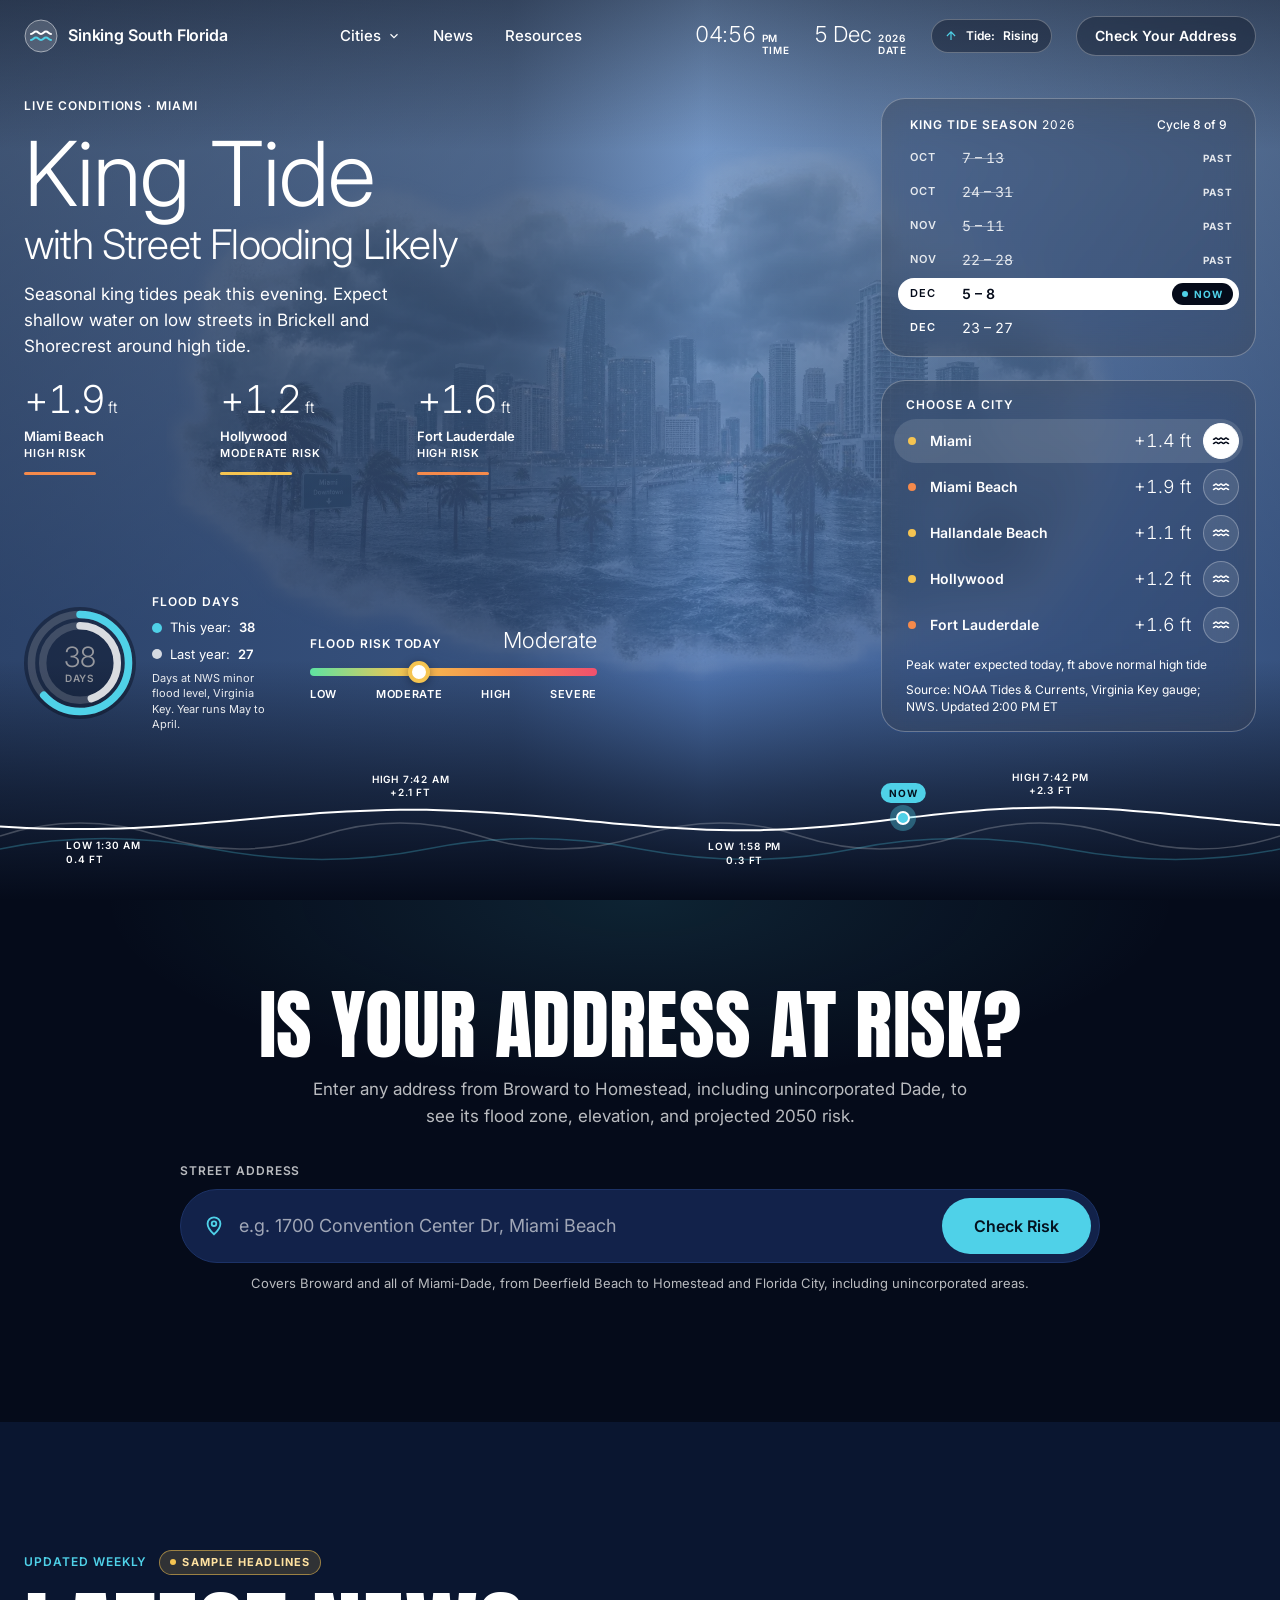
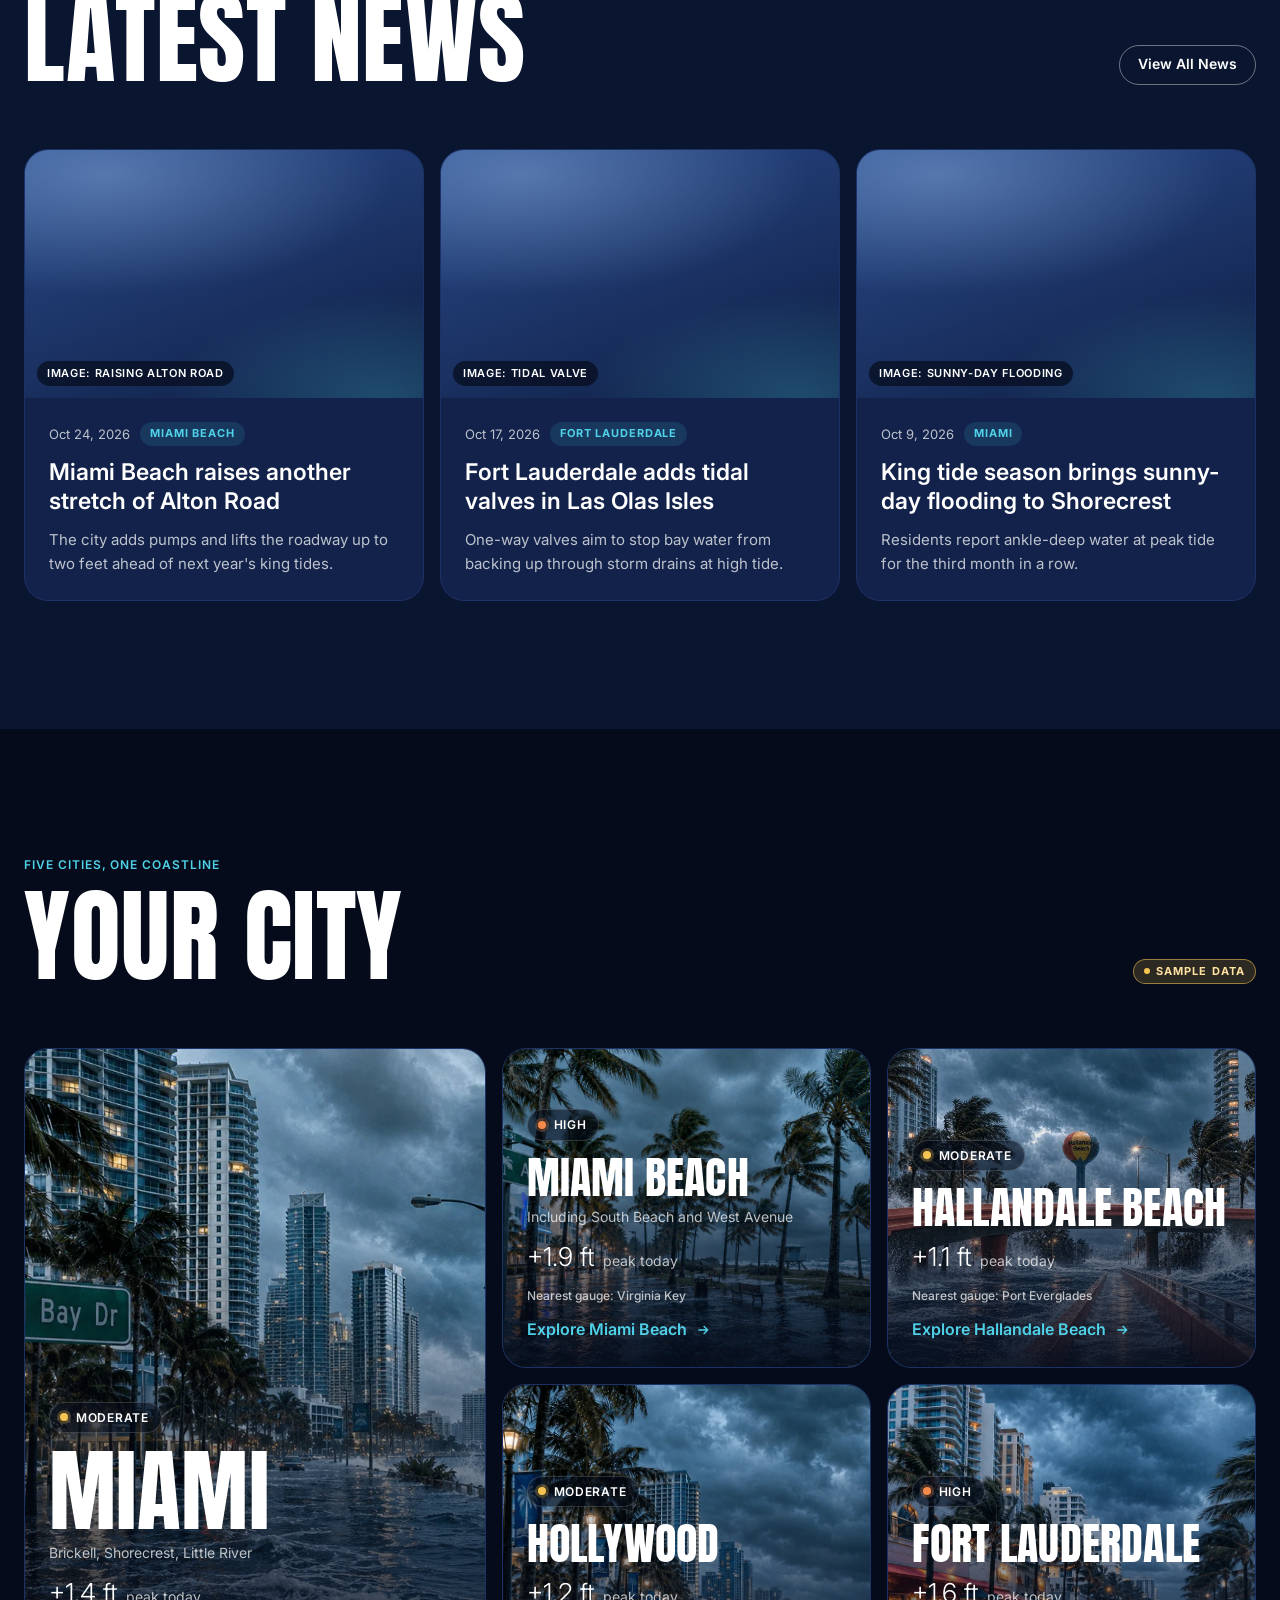
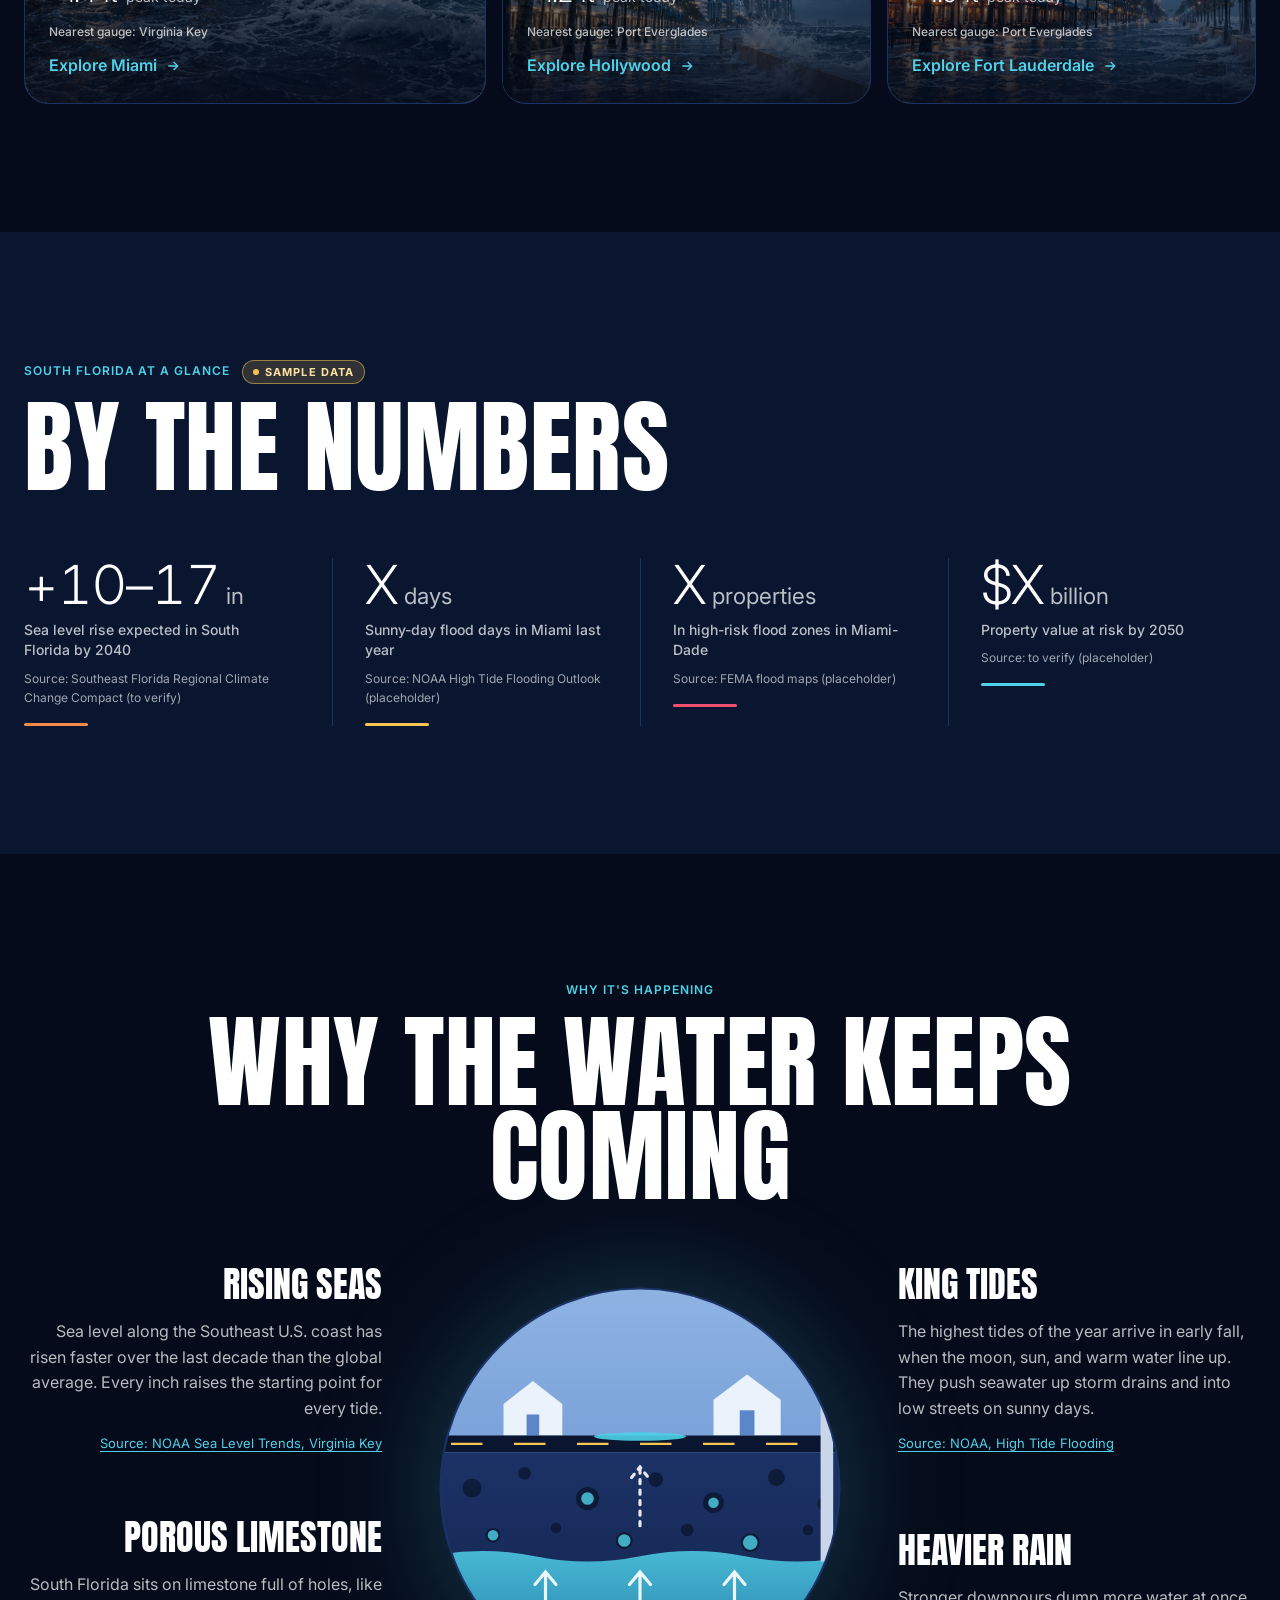
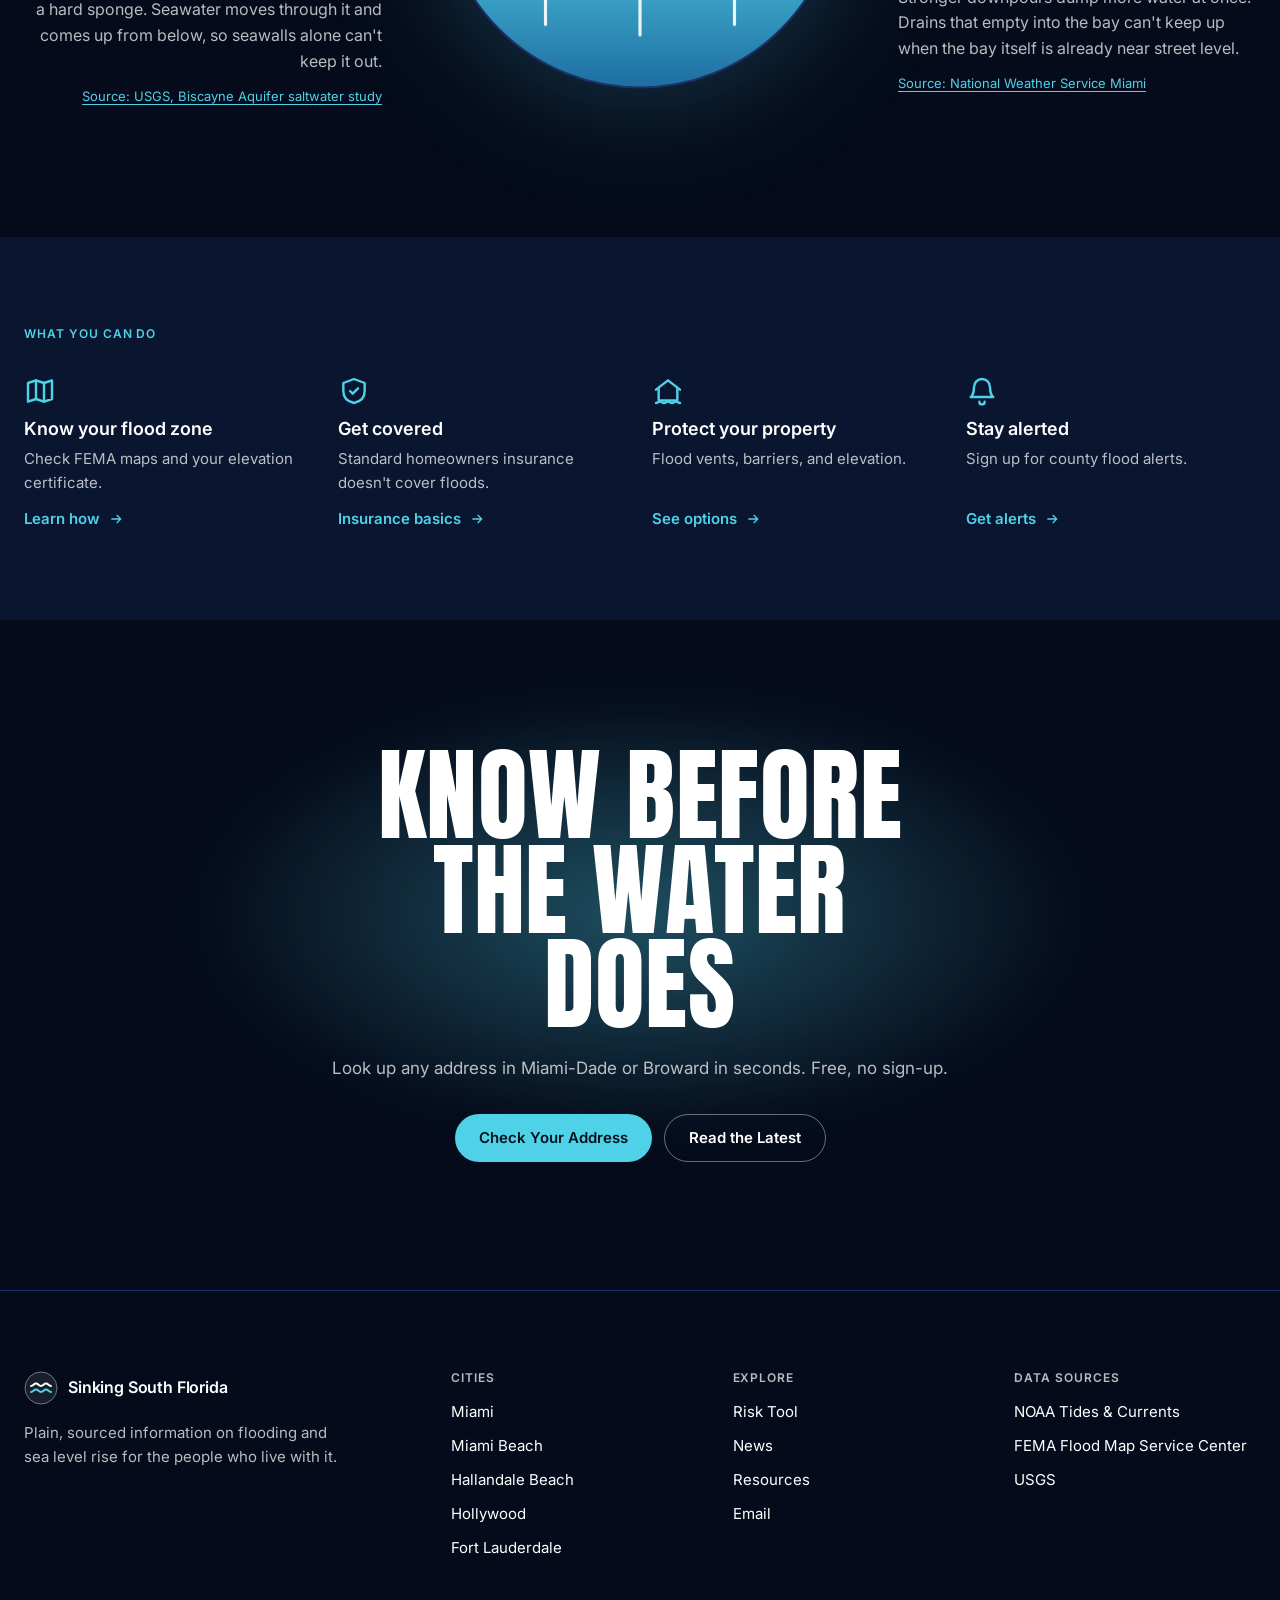
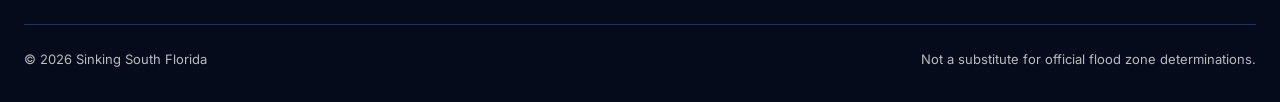
==== commit b8b6e778: "Weather alert and public meeting cards, pinned on home and city pages; owner Issue Forms for meeting" ====
--- a/index.html
+++ b/index.html
@@ -83,6 +83,7 @@
   <script src="js/config.js" defer></script>
   <script src="js/main.js" defer></script>
   <script src="js/hero.js" defer></script>
+  <script src="js/alerts.js" defer></script>
   <script src="js/risk-tool.js" defer></script>
 </head>
 <body>
@@ -438,6 +439,14 @@
       </div>
       <a class="btn btn--outline btn--sm" href="news/">View All News</a>
     </div>
+
+    <!-- Pinned: active weather alerts and public meetings in the next 7 days.
+         Written at deploy by scripts/prerender.js; js/alerts.js refreshes the
+         weather alerts live from the National Weather Service. Hidden when
+         nothing is pinned. Settings: config/alerts.json, config/meetings.json -->
+    <!-- PRERENDER:pins START -->
+    <ul class="pins" role="list" data-pins></ul>
+    <!-- PRERENDER:pins END -->
 
     <!-- PRERENDER:news-cards START
          Everything between START and END is replaced at deploy with the 3 newest
--- a/css/tokens.css
+++ b/css/tokens.css
@@ -44,6 +44,10 @@
   --risk-moderate:    #F5C451;
   --risk-high:        #F58A4B;
   --risk-severe:      #F0506E;
+
+  /* Public meeting cards (civic purple, distinct from the risk scale) */
+  --civic:            #A78BFA;
+  --civic-bg:         rgba(167, 139, 250, 0.12);
 
   /* ----- 5. Text ------------------------------------------------------ */
   --text-primary:     #FFFFFF;
--- a/css/pages.css
+++ b/css/pages.css
@@ -27,6 +27,8 @@
   19. News feed (filters, story list, load more)
   20. Resources (zones, insurance, checklists, FAQ)
   21. 404 link grid and article template
+   SHARED
+  22. Pinned cards: weather alerts + public meetings (home, city, News)
    ========================================================================== */
 
 
@@ -624,10 +626,10 @@
    Short version of the home hero: same sky, photo, scrims and navy fade
    (sections 1 above), no data. Change padding to make it taller or shorter.
    ========================================================================== */
-.hero--page { padding-bottom: clamp(96px, 12vw, 160px); }
+.hero--page { min-height: 0; padding-bottom: clamp(64px, 7vw, 104px); }   /* short: content below shows on first screen */
 .hero--page .hero__image { opacity: 22%; }
 .hero-page { display: flex; flex-direction: column; gap: var(--space-2); padding-top: var(--space-4); }
-.hero-page__title { font-weight: 300; font-size: clamp(44px, 6vw, 88px); letter-spacing: -0.035em; line-height: 1; max-width: 16ch; }
+.hero-page__title { font-weight: 300; font-size: clamp(44px, 6vw, 88px); letter-spacing: -0.035em; line-height: 1; max-width: 22ch; }
 .hero-page__lede { font-size: var(--fs-body-lg); color: var(--text-primary); max-width: 58ch; opacity: 0.9; }
 .hero-page__actions { display: flex; flex-wrap: wrap; gap: 12px; margin-top: var(--space-1); }
 
@@ -760,3 +762,53 @@
 .article__inner h2 { font-size: var(--fs-h3); }
 .article__img { aspect-ratio: 16 / 9; }
 .article__meta { color: var(--text-secondary); }
+
+
+
+/* ==========================================================================
+   22. PINNED CARDS: WEATHER ALERTS + PUBLIC MEETINGS
+   Sit above the news on home and city pages (.pins) and in a grid on the
+   News page (.pins--grid). Written by prerender.js, refreshed by alerts.js.
+   Alert color follows the risk scale by level (warning red, watch orange,
+   advisory amber) and always has a text label. Meetings are civic purple.
+   ========================================================================== */
+.pins { display: grid; gap: 12px; margin-bottom: var(--space-4); }
+.pins:not(:has(.pin)) { display: none; }                  /* nothing pinned: no gap */
+.alerts-wrap:not(:has(.pin)) { display: none; }
+.alerts-wrap { margin-bottom: var(--space-6); }
+.alerts-wrap > .label { margin-bottom: var(--space-2); }
+@media (min-width: 960px) { .pins--grid { grid-template-columns: repeat(2, minmax(0, 1fr)); } }
+.pins__empty { color: var(--text-secondary); }
+
+.pin {
+  --pin: var(--civic);
+  position: relative; display: flex; gap: var(--space-3); align-items: flex-start;
+  padding: var(--space-3); border-radius: var(--radius-md);
+  background: var(--navy-700); border: 1px solid var(--navy-600); border-left: 4px solid var(--pin);
+}
+.pin:hover { border-color: var(--pin); }
+.pin__body { display: grid; gap: 8px; min-width: 0; }
+.pin__kicker { display: flex; flex-wrap: wrap; align-items: center; gap: 10px; color: var(--pin); }
+.pin__title { font-size: clamp(18px, 1.5vw, 22px); font-weight: 600; line-height: 1.25; }
+.pin__title a { color: var(--text-primary); text-decoration: none; }
+.pin__title a::after { content: ""; position: absolute; inset: 0; }   /* whole card is the link */
+.pin__text { color: var(--text-secondary); font-size: 15px; }
+.pin__meta { color: var(--text-muted); font-size: 13px; }
+.pin__meta a { position: relative; z-index: 1; color: var(--pin); }    /* agenda link sits above the card link */
+
+/* Weather alert: one line of kicker, title, cities */
+.pin--alert { flex-direction: column; gap: 8px; }
+.pin--alert[data-level="warning"]  { --pin: var(--risk-severe);   background: color-mix(in srgb, var(--risk-severe) 12%, var(--navy-700)); }
+.pin--alert[data-level="watch"]    { --pin: var(--risk-high);     background: color-mix(in srgb, var(--risk-high) 10%, var(--navy-700)); }
+.pin--alert[data-level="advisory"] { --pin: var(--risk-moderate); }
+.pin--alert .pin__kicker .label { color: var(--text-primary); }
+
+/* Public meeting: date block on the left */
+.pin--meeting { background: linear-gradient(90deg, var(--civic-bg), transparent 60%), var(--navy-700); }
+.pin__date {
+  flex: none; display: grid; justify-items: center; width: 64px; padding: 8px 0;
+  border-radius: var(--radius-sm); background: var(--civic-bg); border: 1px solid rgba(167, 139, 250, 0.35);
+  text-transform: uppercase; font-size: 11px; font-weight: 600; letter-spacing: 0.08em; color: var(--civic);
+}
+.pin__date strong { font-size: 30px; font-weight: 300; line-height: 1.05; letter-spacing: -0.02em; color: var(--text-primary); }
+.meetings__lede { margin-bottom: var(--space-4); }
